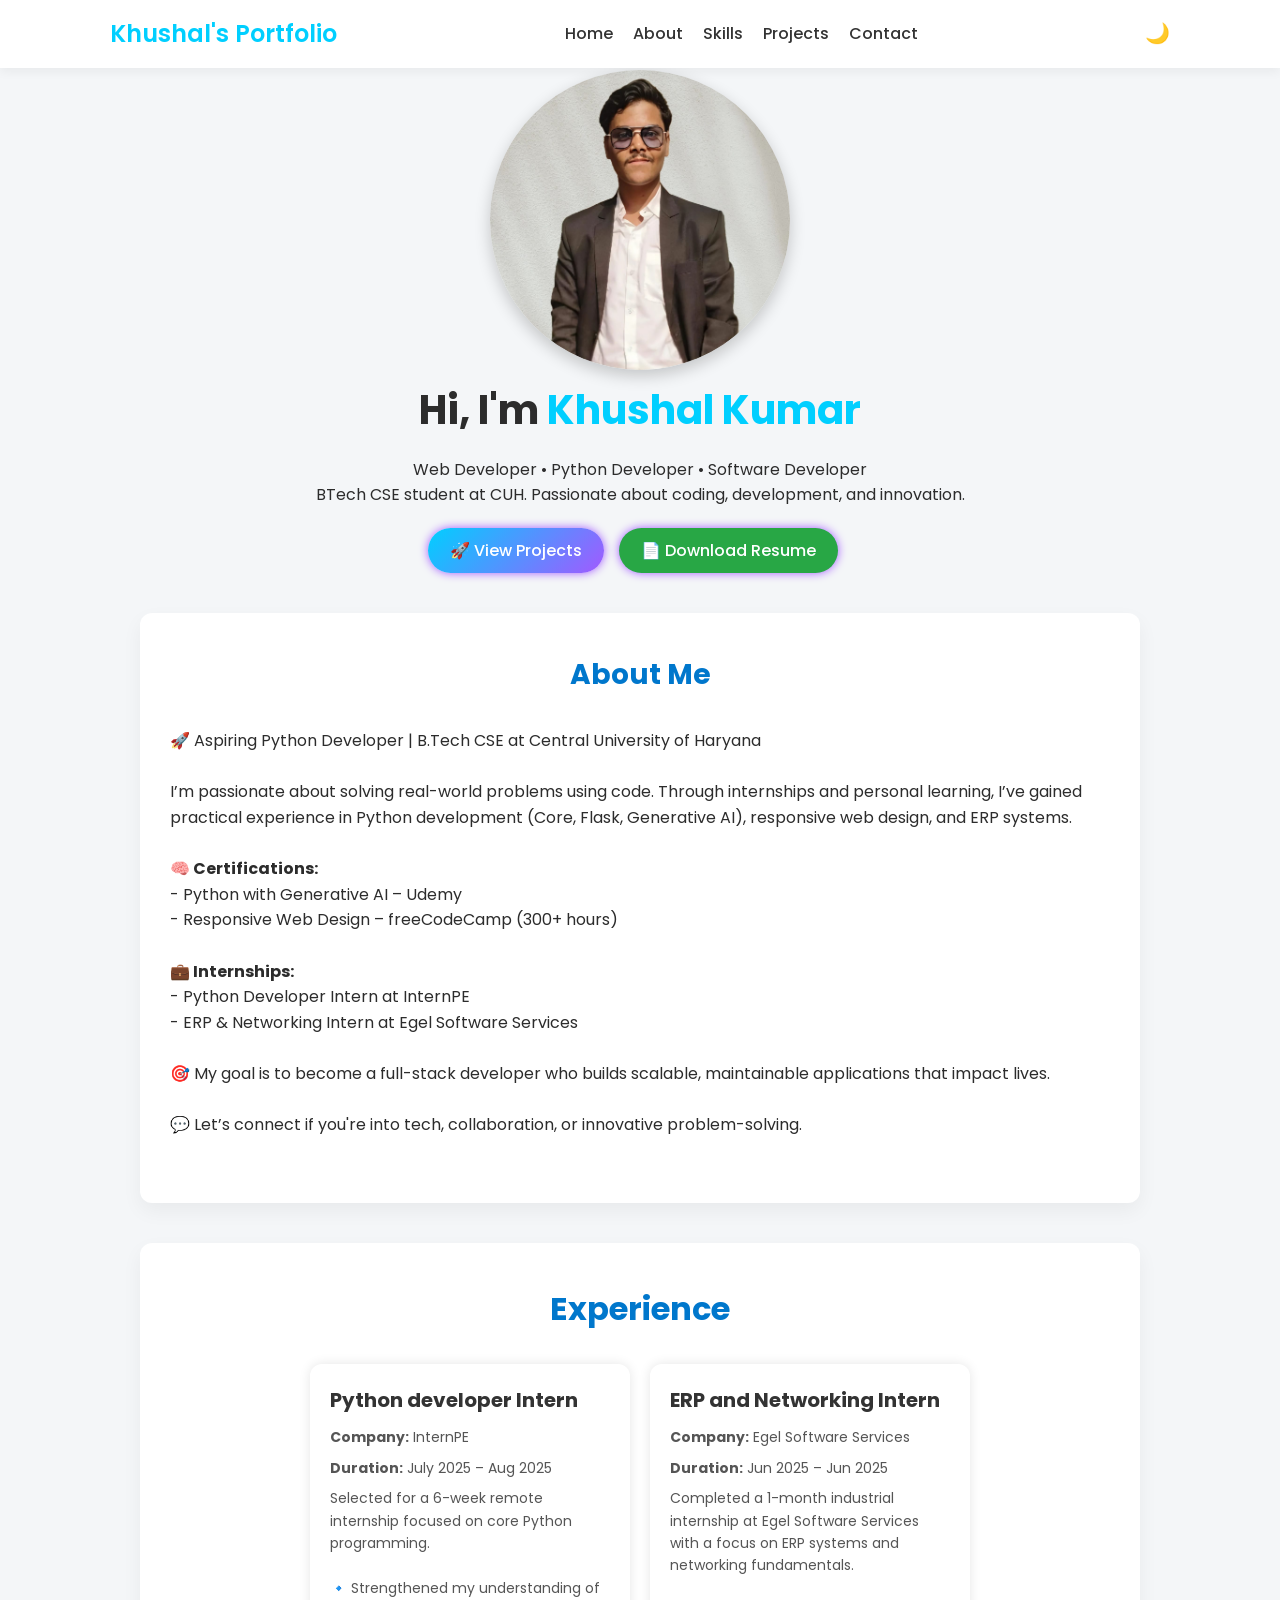
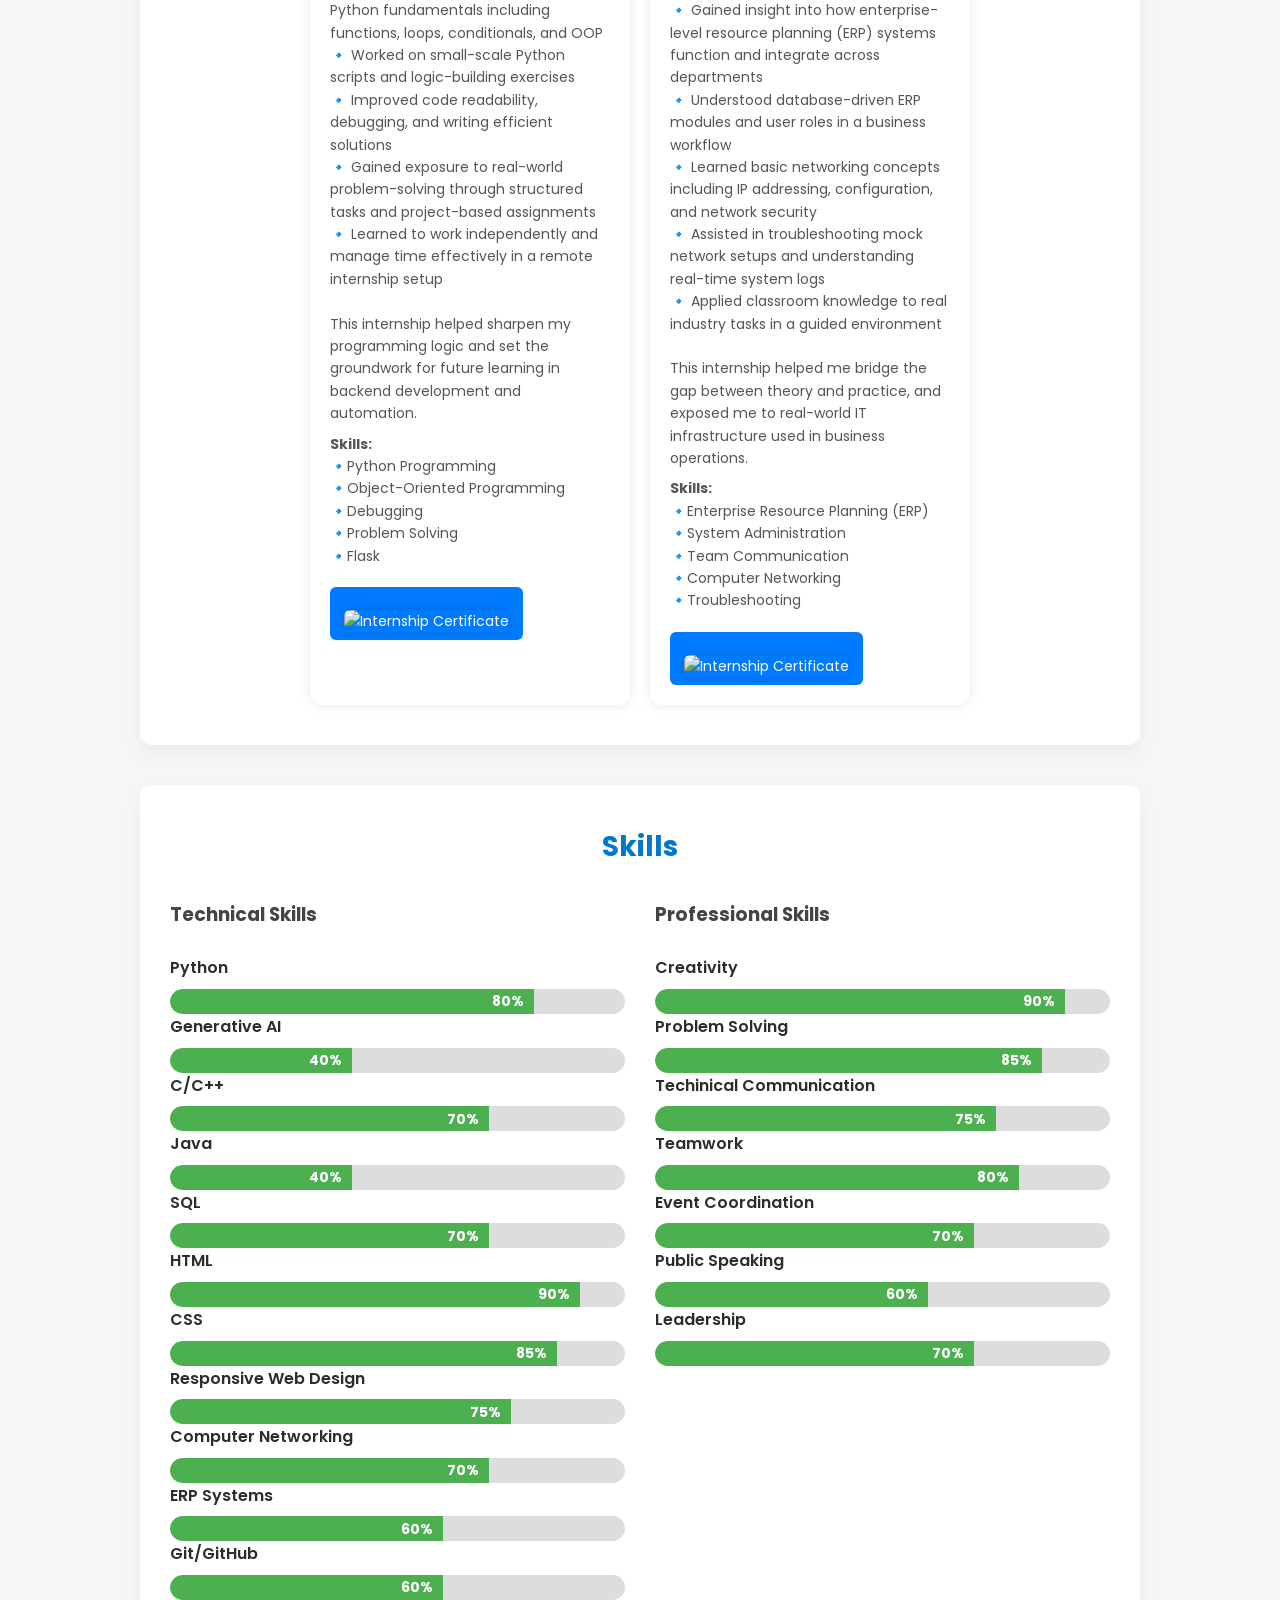
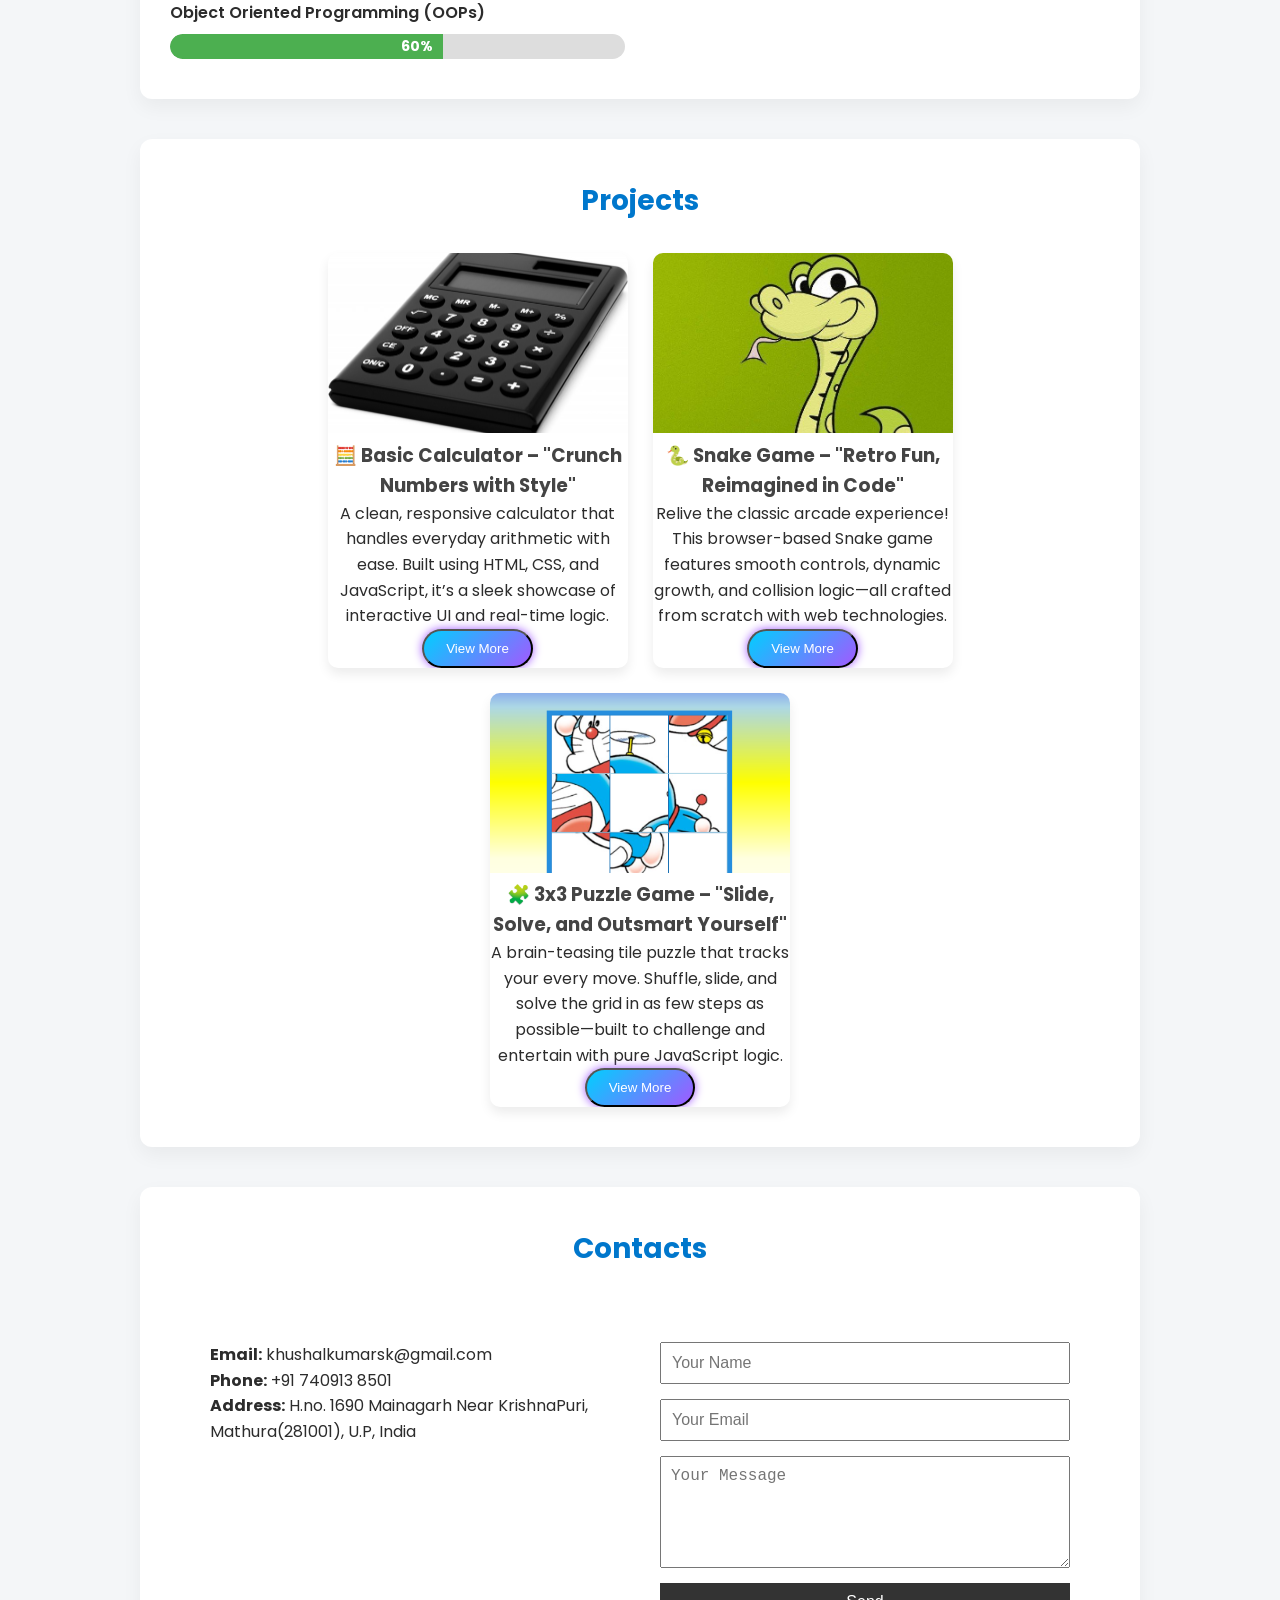
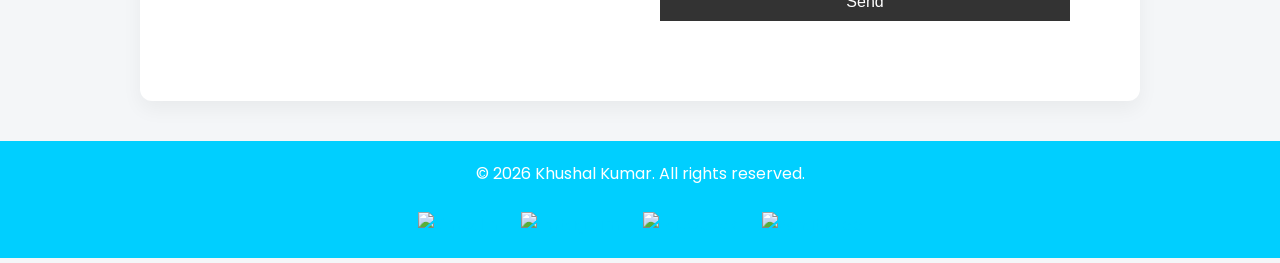
==== Portfolio/index.html @ be9aeadc "Add files via upload" ====
<!DOCTYPE html>
<html lang="en">
  <head>
    <meta charset="UTF-8" />
    <meta name="viewport" content="width=device-width, initial-scale=1" />
    <title>Khushal Kumar | Portfolio</title>
    <link rel="stylesheet" href="style.css" />
    <script src="script.js" defer></script>
    <link
      href="https://fonts.googleapis.com/css2?family=Poppins:wght@300;400;600&display=swap"
      rel="stylesheet"
    />
  </head>
  <body>
    <header>
      <nav class="navbar">
        <div class="navbar-container">
          <div class="logo">Khushal's Portfolio</div>
          <ul class="nav-links" id="navMenu">
            <li><a href="#home" class="nav-link">Home</a></li>
            <li><a href="#about" class="nav-link">About</a></li>
            <li><a href="#skills" class="nav-link">Skills</a></li>
            <li><a href="#projects" class="nav-link">Projects</a></li>
            <li><a href="#contact" class="nav-link">Contact</a></li>
          </ul>
          <div class="nav-right">
            <button class="dark-mode-toggle" id="themeToggleBtn" title="Toggle Dark Mode">
              🌙
            </button>
            <div class="hamburger" id="navToggle">
              <span></span><span></span><span></span>
            </div>
          </div>
        </div>
      </nav>
    </header>

    <main>
      <!-- Home Section -->
      <section id="home" class="home-card">
        <div class="home-content">
          <img src="images/khushal.jpg" alt="Khushal Kumar" />
          <div class="home-text">
            <h1>Hi, I'm <span class="accent-text">Khushal Kumar</span></h1>
            <p class="hero-tagline">Web Developer • Python Developer • Software Developer</p>
            <p>
              BTech CSE student at CUH. Passionate about coding, development,
              and innovation.
            </p>
            <div class="btn-group">
              <a href="#projects" class="btn">🚀 View Projects</a>
              <a
                href="resume.pdf"
                class="btn resume-btn"
                id="resumeDownloadBtn"
                download
                >📄 Download Resume</a
              >
              <span id="resumeStatus" class="resume-status"></span>
            </div>
          </div>
        </div>
      </section>

      <!-- About Section -->
      <section id="about" class="card about">
        <h2>About Me</h2>
        <div class="about-content">
            <p>🚀 Aspiring Python Developer | B.Tech CSE at Central University of Haryana </p><br>
            <p>I’m passionate about solving real-world problems using code. Through internships and personal learning, I’ve gained practical experience in Python development (Core, Flask, Generative AI), responsive web design, and ERP systems. </p><br>
            <p><strong>🧠 Certifications: </strong><br>
                - Python with Generative AI – Udemy <br>
                - Responsive Web Design – freeCodeCamp (300+ hours) </p><br>
                <p><strong>💼 Internships: </strong><br>
                - Python Developer Intern at InternPE <br>
                - ERP & Networking Intern at Egel Software Services </p><br>
                <p>🎯 My goal is to become a full-stack developer who builds scalable, maintainable applications that impact lives. </p><br>
            <p>💬 Let’s connect if you're into tech, collaboration, or innovative problem-solving. </p><br>
        </div>
      </section>

      <!-- Experience Section-->
       <section id="experience" class="card about">
  <h2>Experience</h2>

  <div class="experience-container">
    <div class="experience-card">
      <h3>Python developer Intern</h3>
      <p><strong>Company:</strong> InternPE</p>
      <p><strong>Duration:</strong> July 2025 – Aug 2025</p>
      <p>Selected for a 6-week remote internship focused on core Python programming. <br>
<br>
🔹 Strengthened my understanding of Python fundamentals including functions, loops, conditionals, and OOP <br>
🔹 Worked on small-scale Python scripts and logic-building exercises <br>
🔹 Improved code readability, debugging, and writing efficient solutions <br>
🔹 Gained exposure to real-world problem-solving through structured tasks and project-based assignments <br>
🔹 Learned to work independently and manage time effectively in a remote internship setup <br>
<br>
This internship helped sharpen my programming logic and set the groundwork for future learning in backend development and automation. <br>
</p>
<p><strong>Skills:</strong><br>
🔹Python Programming <br>
🔹Object-Oriented Programming<br>
🔹Debugging <br>
🔹Problem Solving <br>
🔹Flask <br></p>
<a href="certificates/Python Programming.pdf" target="_blank" class="certificate-link">
    <img src="certificates/web-dev-internship-thumb.jpg" alt="Internship Certificate" class="certificate-thumbnail">
</a>
    </div>

    <div class="experience-card">
      <h3>ERP and Networking Intern</h3>
      <p><strong>Company:</strong> Egel Software Services</p>
      <p><strong>Duration:</strong> Jun 2025 – Jun 2025</p>
      <p>Completed a 1-month industrial internship at Egel Software Services with a focus on ERP systems and networking fundamentals. <br>
<br>
🔹 Gained insight into how enterprise-level resource planning (ERP) systems function and integrate across departments <br>
🔹 Understood database-driven ERP modules and user roles in a business workflow <br>
🔹 Learned basic networking concepts including IP addressing, configuration, and network security <br>
🔹 Assisted in troubleshooting mock network setups and understanding real-time system logs <br>
🔹 Applied classroom knowledge to real industry tasks in a guided environment <br>
 <br>
This internship helped me bridge the gap between theory and practice, and exposed me to real-world IT infrastructure used in business operations. <br>
</p>
<p><strong>Skills:</strong><br>
🔹Enterprise Resource Planning (ERP) <br>
🔹System Administration<br>
🔹Team Communication<br>
🔹Computer Networking<br>
🔹Troubleshooting<br></p>
<a href="certificates/ERP and Networking.pdf" target="_blank" class="certificate-link">
    <img src="certificates/ERP and Networking-thumb.jpg" alt="Internship Certificate" class="certificate-thumbnail">
</a>
    </div>
  </div>
</section>


      <!-- Skills Section -->
      <section id="skills" class="card skills">
        <h2>Skills</h2>
        <div class="skills-container">
          <!-- Technical -->
          <div class="skills-category">
            <h3>Technical Skills</h3> <br>

            <div class="skill">
              <p>Python</p>
              <div class="progress-bar">
                <div class="progress" data-width="80%"><span>80%</span></div>
              </div>
            </div>

            <div class="skill">
              <p>Generative AI</p>
              <div class="progress-bar">
                <div class="progress" data-width="40%"><span>40%</span></div>
              </div>
            </div>

            <div class="skill">
              <p>C/C++</p>
              <div class="progress-bar">
                <div class="progress" data-width="70%"><span>70%</span></div>
              </div>
            </div>

            <div class="skill">
              <p>Java</p>
              <div class="progress-bar">
                <div class="progress" data-width="40%"><span>40%</span></div>
              </div>
            </div>

            <div class="skill">
              <p>SQL</p>
              <div class="progress-bar">
                <div class="progress" data-width="70%"><span>70%</span></div>
              </div>
            </div>

            <div class="skill">
              <p>HTML</p>
              <div class="progress-bar">
                <div class="progress" data-width="90%"><span>90%</span></div>
              </div>
            </div>

            <div class="skill">
              <p>CSS</p>
              <div class="progress-bar">
                <div class="progress" data-width="85%"><span>85%</span></div>
              </div>
            </div>

            <div class="skill">
              <p>Responsive Web Design</p>
              <div class="progress-bar">
                <div class="progress" data-width="75%"><span>75%</span></div>
              </div>
            </div>

            <div class="skill">
              <p>Computer Networking</p>
              <div class="progress-bar">
                <div class="progress" data-width="70%"><span>70%</span></div>
              </div>
            </div>

            <div class="skill">
              <p>ERP Systems</p>
              <div class="progress-bar">
                <div class="progress" data-width="60%"><span>60%</span></div>
              </div>
            </div>

            <div class="skill">
              <p>Git/GitHub</p>
              <div class="progress-bar">
                <div class="progress" data-width="60%"><span>60%</span></div>
              </div>
            </div>

            <div class="skill">
              <p>Object Oriented Programming (OOPs)</p>
              <div class="progress-bar">
                <div class="progress" data-width="60%"><span>60%</span></div>
              </div>
            </div>

          </div>

          <!-- Professional -->
          <div class="skills-category">
            <h3>Professional Skills</h3> <br>
            <div class="skill">
              <p>Creativity</p>
              <div class="progress-bar">
                <div class="progress" data-width="90%"><span>90%</span></div>
              </div>
            </div>

            <div class="skill">
              <p>Problem Solving</p>
              <div class="progress-bar">
                <div class="progress" data-width="85%"><span>85%</span></div>
              </div>
            </div>

            <div class="skill">
              <p>Techinical Communication</p>
              <div class="progress-bar">
                <div class="progress" data-width="75%"><span>75%</span></div>
              </div>
            </div>

            <div class="skill">
              <p>Teamwork</p>
              <div class="progress-bar">
                <div class="progress" data-width="80%"><span>80%</span></div>
              </div>
            </div>

            <div class="skill">
              <p>Event Coordination</p>
              <div class="progress-bar">
                <div class="progress" data-width="70%"><span>70%</span></div>
              </div>
            </div>

            <div class="skill">
              <p>Public Speaking</p>
              <div class="progress-bar">
                <div class="progress" data-width="60%"><span>60%</span></div>
              </div>
            </div>

            <div class="skill">
              <p>Leadership</p>
              <div class="progress-bar">
                <div class="progress" data-width="70%"><span>70%</span></div>
              </div>
            </div>



          </div>
        </div>
      </section>

      <!-- Projects Section -->
      <section id="projects" class="card projects">
        <h2>Projects</h2>
        <div class="project-container">
          <!-- Calculator Project -->
          <div class="project-card">
            <img src="images/calculator.jpg" alt="Calculator Project" />
            <h3>🧮 Basic Calculator – "Crunch Numbers with Style"</h3>
            <p>A clean, responsive calculator that handles everyday arithmetic with ease. Built using HTML, CSS, and JavaScript, it’s a sleek showcase of interactive UI and real-time logic.</p>
            <button
              class="view-more-btn btn"
              onclick="openModal('modal-calculator')"
            >
              View More
            </button>
          </div>
          <!-- Snake Game -->
          <div class="project-card">
            <img src="images/Snake.png" alt="Snake Game" />
            <h3>🐍 Snake Game – "Retro Fun, Reimagined in Code"</h3>
            <p>Relive the classic arcade experience! This browser-based Snake game features smooth controls, dynamic growth, and collision logic—all crafted from scratch with web technologies.</p>
            <button
              class="view-more-btn btn"
              onclick="openModal('modal-snake')">
              View More
            </button>
          </div>
          <!-- Puzzle Game -->
          <div class="project-card">
            <img src="images/Puzzle.png" alt="Puzzle Game" />
            <h3>🧩 3x3 Puzzle Game – "Slide, Solve, and Outsmart Yourself"</h3>
            <p>A brain-teasing tile puzzle that tracks your every move. Shuffle, slide, and solve the grid in as few steps as possible—built to challenge and entertain with pure JavaScript logic.</p>
            <button
              class="view-more-btn btn"
              onclick="openModal('modal-puzzle')">
              View More
            </button>
          </div>
        </div>
      </section>

      <!-- Modals -->
      <div id="modal-calculator" class="modal">
        <div class="modal-content">
          <span class="close-btn" onclick="closeModal('modal-calculator')">&times;</span>
          <h2>Calculator Project</h2>
          <p>
            <strong>🧮 Basic Calculator Web App</strong>
<br>A sleek and responsive calculator built using HTML, CSS, and JavaScript. This project demonstrates my foundational front-end development skills by combining clean UI design with interactive functionality.
<br><strong>🔧 Features:</strong>
<br>- Perform basic arithmetic operations: addition, subtraction, multiplication, and division
<br>- Real-time input handling and result display
<br>- Clear and reset functionality
<br>- Responsive layout for desktop and mobile devices
<br><br><strong>💡 Technologies Used:</strong>
<br>- HTML5 for semantic structure
<br>- CSS3 for styling and responsive design
<br>- Vanilla JavaScript for dynamic behavior and user interaction
<br><br><strong>🎯 Purpose:</strong>
<br>This project was created to strengthen my understanding of DOM manipulation, event handling, and UI/UX principles. It serves as a foundational step toward building more complex web applications.
</p>
              <br><strong>GitHub:</strong>
              <a href="https://github.com/Khushal-Kumar/Calculator" target="_blank"> <br>View Repo</a>
        </div>
      </div>
      <div id="modal-snake" class="modal">
        <div class="modal-content">
          <span class="close-btn" onclick="closeModal('modal-hotel')"
            >&times;</span
          >
          <h2>Snake Game</h2>
          <p>
            <strong>🐍 Classic Snake Game</strong>
<br>A modern take on the nostalgic Snake game, built entirely with HTML, CSS, and JavaScript. This interactive browser-based game showcases my ability to create engaging user experiences using core web technologies.
<br><strong>🎮 Features:</strong>
<br>- Smooth snake movement controlled by arrow keys
<br>- Apple spawning at random positions
<br>- Snake grows with each apple eaten
<br>- Game-over detection on wall or self-collision
<br>- Score tracking and restart functionality
<br><br><strong>🛠️ Technologies Used:</strong>
<br>- HTML5 for canvas-based game rendering
<br>- CSS3 for layout and visual styling
<br>- Vanilla JavaScript for game logic, animation, and input handling
<br><br><strong>🎯 Purpose:</strong>
<br>This project was developed to deepen my understanding of game loops, collision detection, and real-time rendering using the HTML5 element. It also helped sharpen my skills in logic structuring and responsive keyboard input handling.
</p>
              <br><strong>GitHub:</strong> <a href="https://github.com/Khushal-Kumar/Snake-Game" target="_blank"> <br>View Repo</a>
        </div>
      </div>
      <div id="modal-puzzle" class="modal">
        <div class="modal-content">
          <span class="close-btn" onclick="closeModal('modal-calculator')">&times;</span>
          <h2>3x3 Puzzle Game</h2>
          <p>
            <strong>🧩 3x3 Sliding Puzzle Game</strong>
<br>A classic 3x3 tile puzzle game built using HTML, CSS, and JavaScript. This project challenges players to rearrange shuffled tiles into the correct order, testing both logic and patience—while tracking every move.
<br><strong>🎯 Features:</strong>
<br>- Interactive 3x3 grid with draggable or clickable tiles
<br>- Randomized puzzle generation on each game start
<br>- Move counter to track player performance
<br>- Win detection with a success message
<br>- Clean, responsive design for desktop and mobile play
<br><br><strong>🛠️ Technologies Used:</strong>
<br>- HTML5 for semantic structure and layout
<br>- CSS3 for styling and responsive design
<br>- Vanilla JavaScript for game logic, tile movement, and state tracking
<br><br><strong>💡 Purpose:</strong>
<br>This project was created to explore algorithmic thinking, DOM manipulation, and user interaction. It helped me practice array-based logic, event handling, and dynamic UI updates—all essential skills for front-end development.
</p>
              <br><strong>GitHub:</strong>
              <a href="https://github.com/Khushal-Kumar/Puzzle-Game" target="_blank">View Repo</a>
        </div>
      </div>

      <!-- Contact Section -->
      <section id="contact" class="card section">
        <h2>Contacts</h2>
        <p>
          <section id="contact" style="padding: 40px;">
  <div style="max-width: 1200px; margin: auto; display: flex; flex-wrap: wrap; gap: 40px;">

    <!-- Left: Contact Info -->
    <div style="flex: 1; min-width: 300px;">
      <p><strong>Email:</strong> khushalkumarsk@gmail.com</p>
      <p><strong>Phone:</strong> +91 740913 8501</p>
      <p><strong>Address:</strong> H.no. 1690 Mainagarh Near KrishnaPuri, Mathura(281001), U.P, India</p>
    </div>

    <!-- Right: Contact Form -->
    <div style="flex: 1; min-width: 300px;">
      <form action="https://formspree.io/f/your-form-id" method="POST" style="display: flex; flex-direction: column; gap: 15px;">
        <input type="text" name="name" placeholder="Your Name" required style="padding: 10px; font-size: 16px;">
        <input type="email" name="email" placeholder="Your Email" required style="padding: 10px; font-size: 16px;">
        <textarea name="message" rows="5" placeholder="Your Message" required style="padding: 10px; font-size: 16px;"></textarea>
        <button type="submit" style="padding: 10px 20px; font-size: 16px; background-color: #333; color: #fff; border: none; cursor: pointer;">Send</button>
      </form>
    </div>

  </div>
</section>
</p>
      </section>
    </main>

    <footer>
      <p>
        &copy; <span id="year">2025</span> Khushal Kumar. All rights reserved.
      </p> <br>
      <a href="https://www.linkedin.com/in/khushal-kumar-075b062ab/" target="_blank" style="margin: 0 10px;">
    <img src="https://cdn.jsdelivr.net/npm/simple-icons@v9/icons/linkedin.svg" alt="LinkedIn" width="30" height="30">
  </a>
  <a href="https://www.instagram.com/cyb3r.khush4l" target="_blank" style="margin: 0 10px;">
    <img src="https://cdn.jsdelivr.net/npm/simple-icons@v9/icons/instagram.svg" alt="Instagram" width="30" height="30">
  </a>
  <a href="https://www.facebook.com/khushal.kumar.454661" target="_blank" style="margin: 0 10px;">
    <img src="https://cdn.jsdelivr.net/npm/simple-icons@v9/icons/facebook.svg" alt="Facebook" width="30" height="30">
  </a>
  <a href="https://wa.me/+917409138501" target="_blank" style="margin: 0 10px;">
    <img src="https://cdn.jsdelivr.net/npm/simple-icons@v9/icons/whatsapp.svg" alt="WhatsApp" width="30" height="30">
  </a>
    </footer>
  </body>
</html>
---- Portfolio/style.css ----
/* CSS Reset & Variables */
:root {
  --accent-blue: #00cfff;
  --accent-violet: #a259ff;
  --accent-rose: #ff4f81;
}

* {
  margin: 0;
  padding: 0;
  box-sizing: border-box;
  scroll-behavior: smooth;
}

body {
  font-family: 'Poppins', sans-serif;
  line-height: 1.6;
  background: #f4f6f8;
  color: #2c2c2c;
  padding-top: 70px;
  transition: background 0.4s, color 0.4s;
}

/* Links */
a {
  text-decoration: none;
  color: var(--accent-blue);
  transition: 0.3s;
}
a:hover {
  color: #004080;
}

/* Buttons */
.btn {
  display: inline-block;
  padding: 10px 22px;
  border-radius: 25px;
  background: linear-gradient(135deg, var(--accent-blue), var(--accent-violet));
  color: white;
  font-weight: 500;
  box-shadow: 0 0 10px var(--accent-violet);
  transition: all 0.3s ease;
}
.btn:hover {
  background: linear-gradient(135deg, var(--accent-rose), var(--accent-violet));
  box-shadow: 0 0 20px var(--accent-rose);
}
.resume-btn {
  background: #28a745;
}
.resume-btn:hover {
  background: #1e7e34;
}

/* Navbar */
header {
  position: fixed;
  top: 0;
  width: 100%;
  background: white;
  box-shadow: 0 4px 10px rgba(0, 0, 0, 0.05);
  z-index: 999;
}
.navbar-container {
  max-width: 1100px;
  margin: auto;
  display: flex;
  justify-content: space-between;
  align-items: center;
  padding: 15px 20px;
}
.logo {
  font-size: 24px;
  font-weight: 600;
  color: var(--accent-blue);
}
.nav-links {
  list-style: none;
  display: flex;
  gap: 20px;
}
.nav-links li a {
  font-weight: 500;
  color: #333;
}
.nav-links li a:hover {
  color: var(--accent-blue);
}
.dark-mode-toggle {
  background: none;
  border: none;
  font-size: 20px;
  cursor: pointer;
}

/* Hamburger */
.hamburger {
  display: none;
  flex-direction: column;
  cursor: pointer;
}
.hamburger span {
  height: 3px;
  width: 25px;
  background: #0077cc;
  margin: 4px 0;
  border-radius: 2px;
  transition: 0.3s;
}

@media (max-width: 768px) {
  .hamburger {
    display: flex;
  }
  .nav-links {
    display: none;
    flex-direction: column;
    gap: 10px;
    background: rgba(0, 0, 0, 0.85);
    padding: 20px;
    position: absolute;
    top: 60px;
    right: 20px;
    border-radius: 12px;
  }
  .nav-links.show {
    display: flex;
  }
  .navbar-container {
    flex-direction: column;
  }
}

/* Sections */
section.card {
  background: white;
  border-radius: 12px;
  box-shadow: 0 8px 20px rgba(0,0,0,0.05);
  padding: 40px 30px;
  margin: 40px auto;
  max-width: 1000px;
  transition: background 0.4s, color 0.4s;
}

h2 {
  text-align: center;
  margin-bottom: 30px;
  font-size: 28px;
  color: #0077cc;
}

h3 {
  color: #444;
}

/* Hero Section */
.home-card {
  display: flex;
  justify-content: center;
  align-items: center;
  gap: 50px;
  flex-wrap: wrap;
  text-align: center;
}
.home-card img {
  width: 300px;
  height: 300px;
  border-radius: 50%;
  object-fit: cover;
  box-shadow: 0 6px 16px rgba(0, 0, 0, 0.2);
}
.home-text h1 {
  font-size: 2.5rem;
  margin-bottom: 15px;
}
.accent-text {
  color: var(--accent-blue);
}
.btn-group {
  margin-top: 20px;
  display: flex;
  flex-wrap: wrap;
  gap: 15px;
  justify-content: center;
}

/* Typing Text */
#typed-text {
  font-weight: 600;
  color: var(--accent-violet);
}
.cursor {
  display: inline-block;
  width: 1ch;
  background-color: var(--accent-violet);
  animation: blink 0.7s steps(1) infinite;
}
@keyframes blink {
  0%, 100% { opacity: 1; }
  50% { opacity: 0; }
}

/*Experience */
#experience {
  padding: 40px;
}

#experience h2 {
  text-align: center;
  font-size: 32px;
  margin-bottom: 30px;
}

.experience-container {
  display: flex;
  flex-wrap: wrap;
  justify-content: center;
  gap: 20px;
}

.experience-card {
  border-radius: 12px;
  box-shadow: 0 0 12px rgba(0, 0, 0, 0.1);
  padding: 20px;
  width: 320px;
  transition: transform 0.3s;
}

.experience-card:hover {
  transform: translateY(-5px);
}

.experience-card h3 {
  font-size: 20px;
  margin-bottom: 10px;
  color: #333;
}

.experience-card p {
  font-size: 14px;
  color: #555;
  margin-bottom: 8px;
}

.certificate-link {
  display: inline-block;
  margin-top: 12px;
  padding: 8px 14px;
  background-color: #007bff;
  color: #fff;
  font-size: 14px;
  text-decoration: none;
  border-radius: 6px;
  transition: background-color 0.3s ease;
}

.certificate-link:hover {
  background-color: #0056b3;
}

.certificate-thumbnail {
  width: 100%;
  margin-top: 15px;
  border-radius: 6px;
  box-shadow: 0 0 8px rgba(0,0,0,0.15);
  transition: transform 0.3s ease;
}

.certificate-thumbnail:hover {
  transform: scale(1.03);
}

/* Skills */
.skills-container {
  display: flex;
  justify-content: space-between;
  flex-wrap: wrap;
  gap: 30px;
}

.skills-category {
  flex: 1;
  min-width: 300px;
}

.skill p {
  display: block;
  margin-bottom: 8px;
  font-weight: 600;
  font-size: 16px;
}

.progress-bar {
  background-color: #ddd;
  border-radius: 20px;
  overflow: hidden;
  height: 25px;
  position: relative;
}

.progress {
  height: 100%;
  background: #4caf50;
  position: relative;
  display: flex;
  align-items: center;
  justify-content: flex-end;
  padding-right: 10px;
  color: white;
  font-weight: bold;
  font-size: 14px;
  border-radius: 20px 0 0 20px;
  transition: width 0.5s ease-in-out;
}

/* Projects */
.project-container {
  display: flex;
  flex-wrap: wrap;
  justify-content: center;
  gap: 25px;
}

.project-card {
  width: 300px;
  border-radius: 10px;
  box-shadow: 0 6px 12px rgba(0,0,0,0.08);
  overflow: hidden;
  transition: transform 0.3s;
  text-align: center;
}

.project-card:hover {
  transform: translateY(-6px);
}

.project-card img {
  width: 100%;
  height: 180px;
  object-fit: cover;
}

/* Modal */
.modal {
  display: none;
  position: fixed;
  z-index: 9999;
  left: 0; top: 0;
  width: 100%; height: 100%;
  background-color: rgba(0,0,0,0.7);
}

.modal-content {
  background: white;
  margin: 5% auto;
  padding: 20px;
  border-radius: 12px;
  max-width: 600px;
  animation: fadeIn 0.4s;
}

.close-btn {
  float: right;
  font-size: 26px;
  cursor: pointer;
  color: #888;
}
.close-btn:hover {
  color: black;
}

/* Resume Feedback */
.resume-status {
  display: block;
  margin-top: 8px;
  color: var(--accent-rose);
  font-size: 0.95rem;
}

/* Dark Mode */
.dark-mode {
  background: #121212;
  color: #e0e0e0;
}
.dark-mode .card,
.dark-mode header,
.dark-mode footer,
.dark-mode .btn,
.dark-mode .modal-content {
  background: #1e1e1e;
  color: #e0e0e0;
  box-shadow: 0 6px 20px rgba(255, 255, 255, 0.05);
}
.dark-mode .progress {
  background: var(--accent-blue);
}
.dark-mode a {
  color: #4fc3f7;
}

/* AOS Animations */
[data-aos] {
  opacity: 0;
  transition-property: opacity, transform;
}
[data-aos].aos-animate {
  opacity: 1;
}

/* Footer */
footer {
  text-align: center;
  padding: 20px;
  background: var(--accent-blue);
  color: white;
  margin-top: 40px;
}
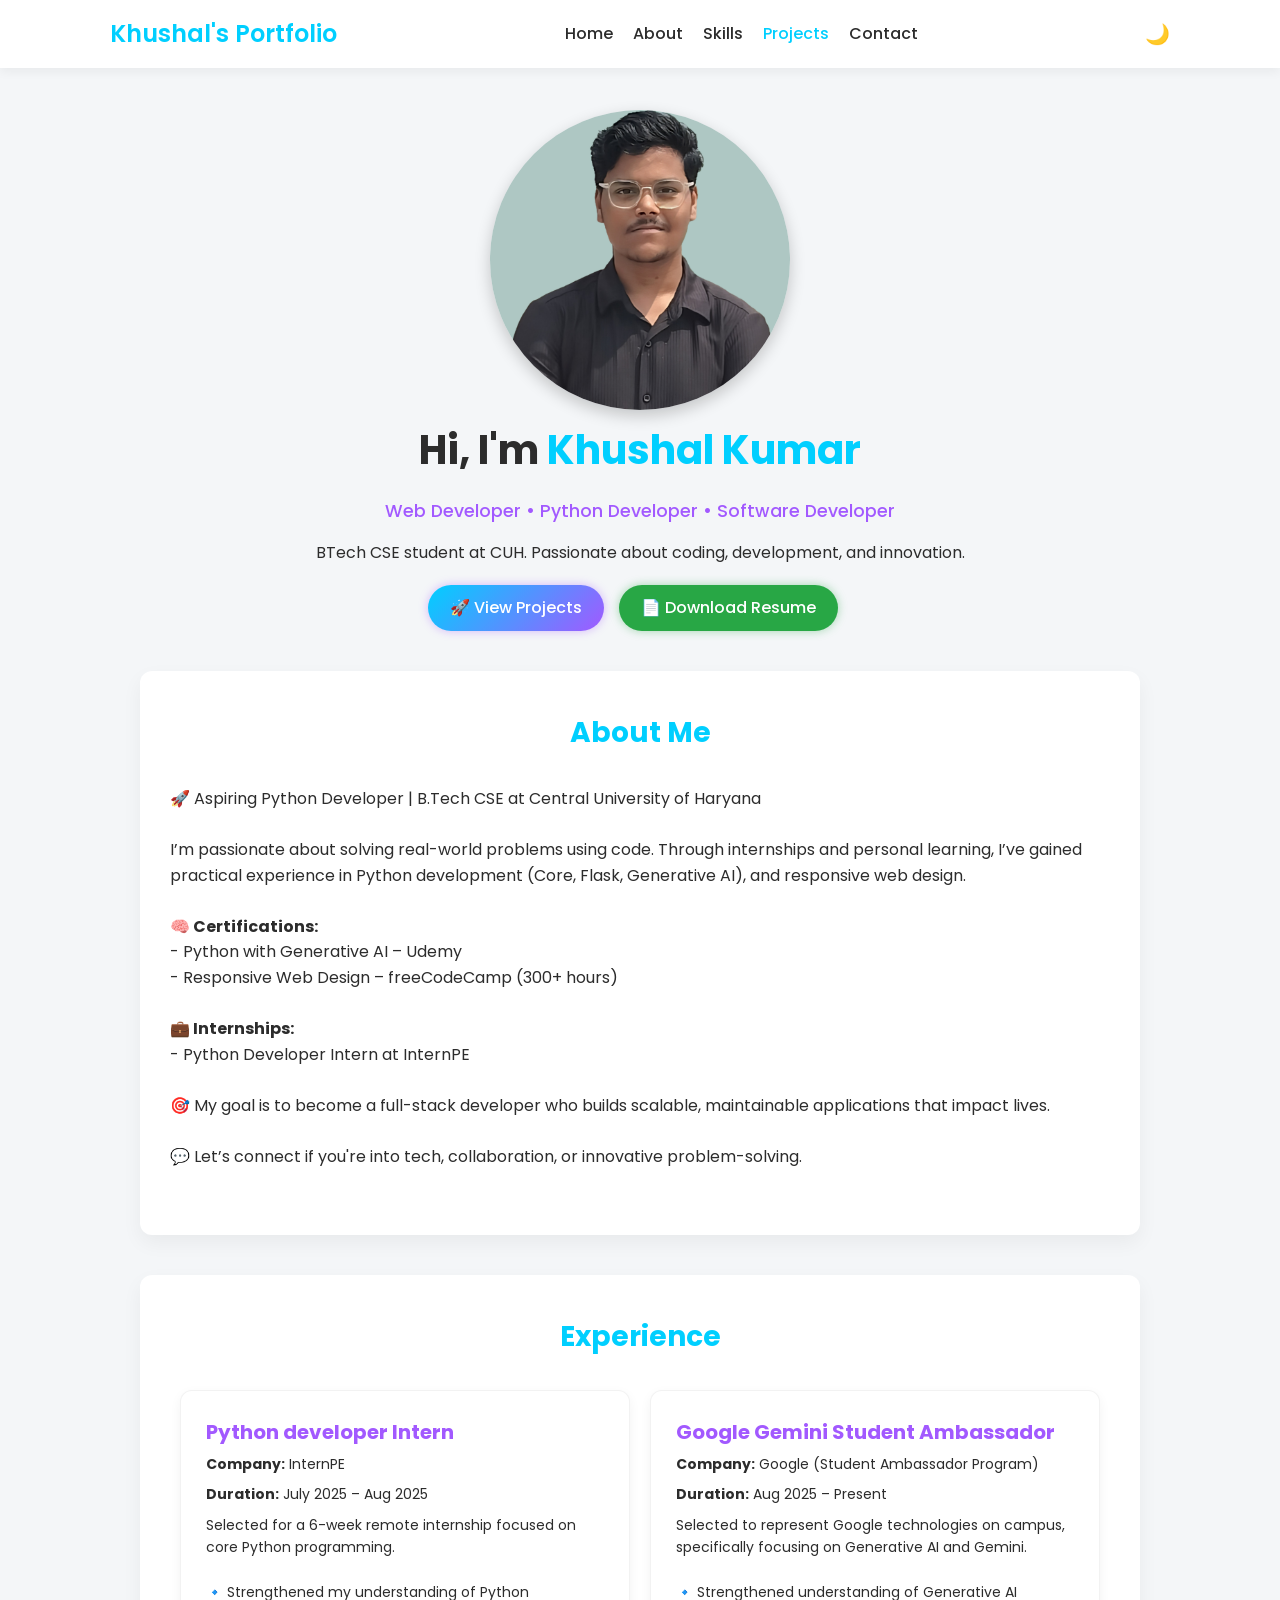
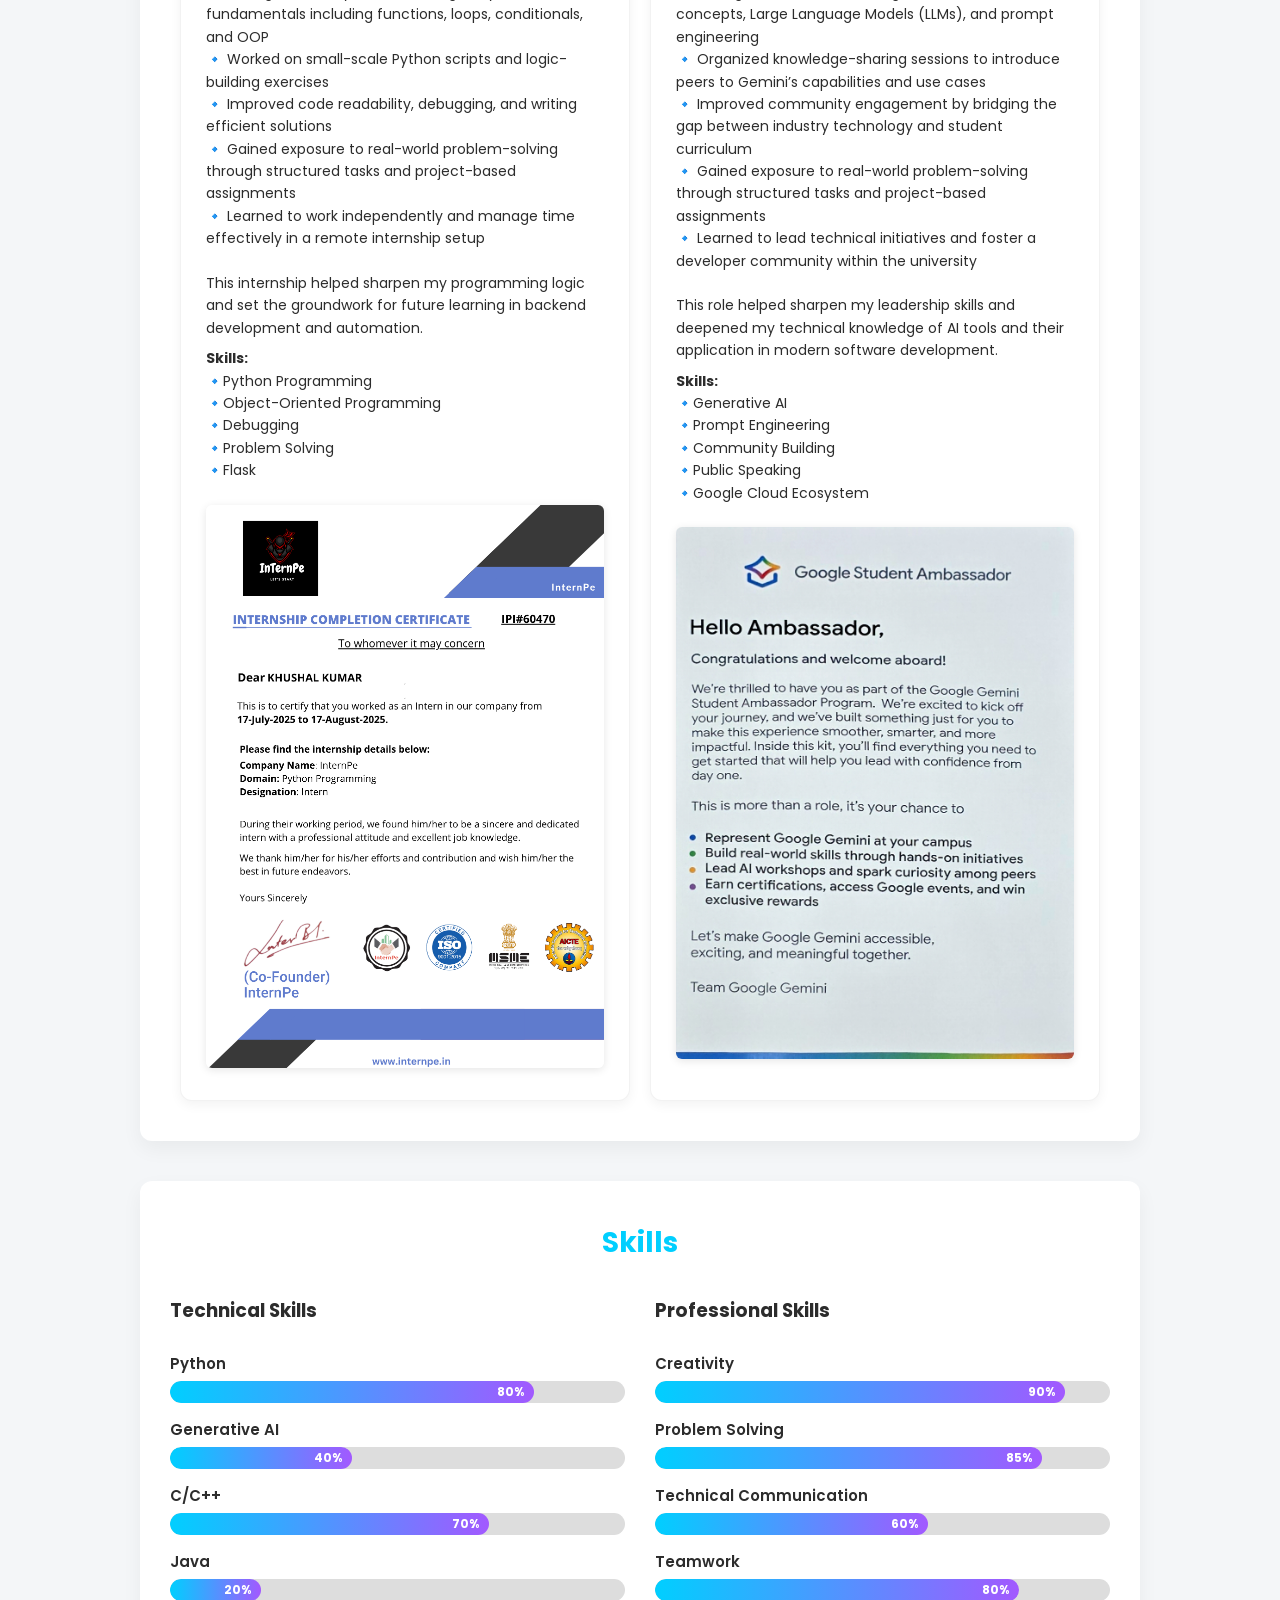
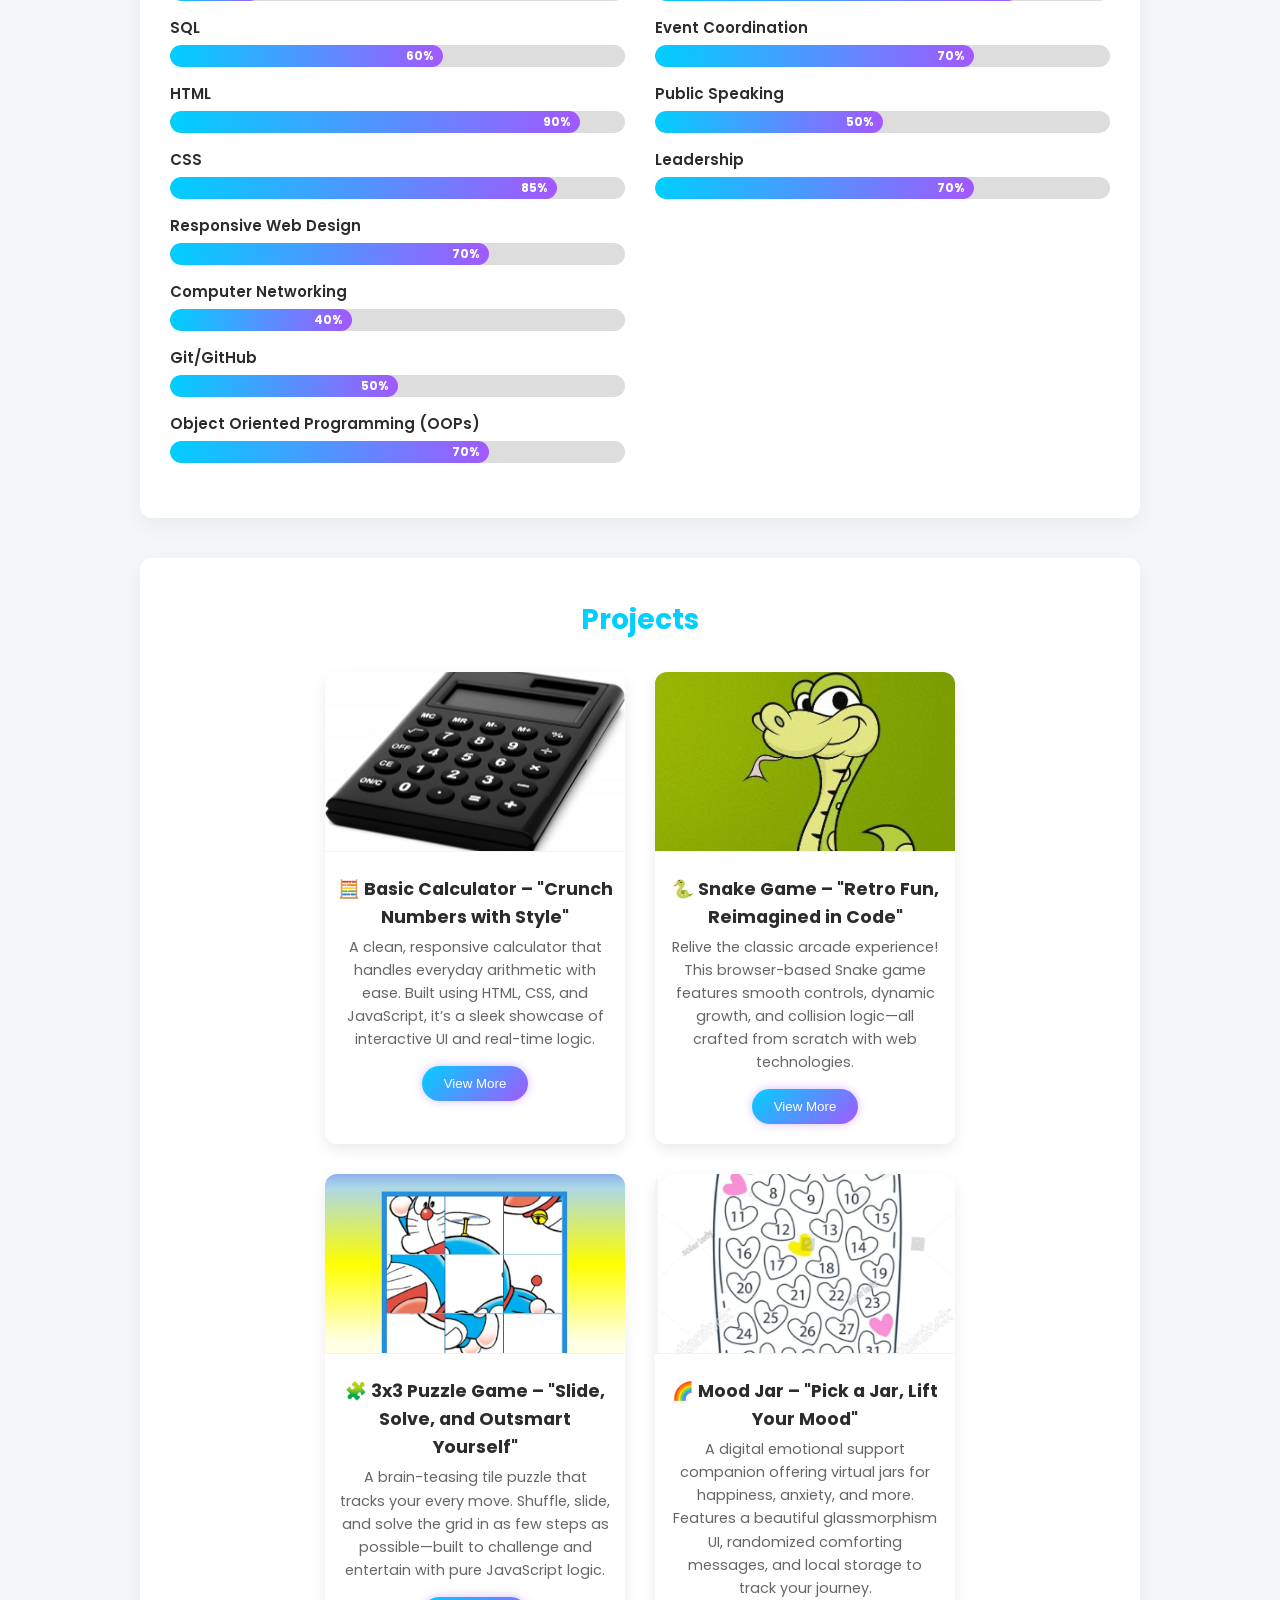
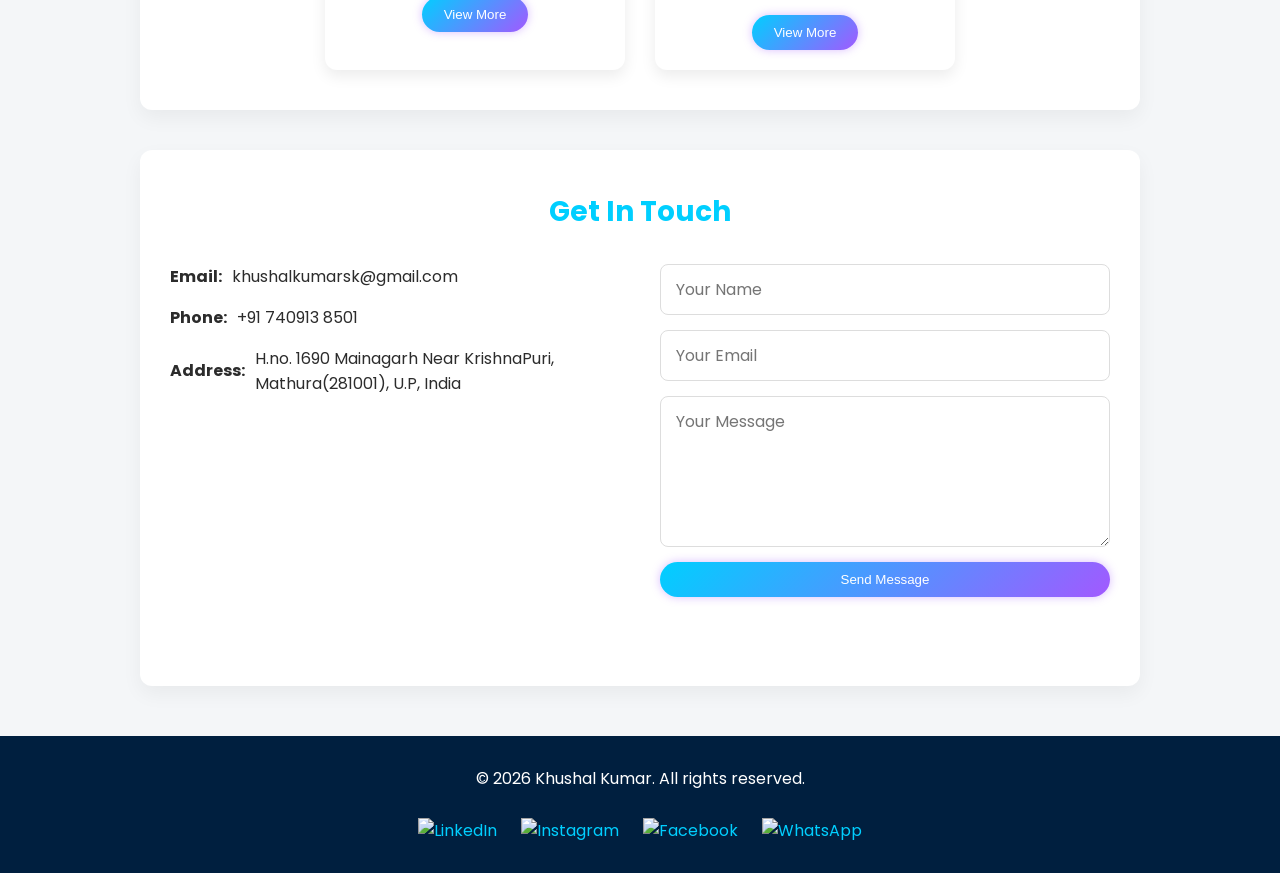
==== commit 66ac00c2: "Add files via upload" ====
--- a/Portfolio/index.html
+++ b/Portfolio/index.html
@@ -36,7 +36,6 @@
     </header>
 
     <main>
-      <!-- Home Section -->
       <section id="home" class="home-card">
         <div class="home-content">
           <img src="images/khushal.jpg" alt="Khushal Kumar" />
@@ -62,176 +61,147 @@
         </div>
       </section>
 
-      <!-- About Section -->
       <section id="about" class="card about">
         <h2>About Me</h2>
         <div class="about-content">
             <p>🚀 Aspiring Python Developer | B.Tech CSE at Central University of Haryana </p><br>
-            <p>I’m passionate about solving real-world problems using code. Through internships and personal learning, I’ve gained practical experience in Python development (Core, Flask, Generative AI), responsive web design, and ERP systems. </p><br>
+            <p>I’m passionate about solving real-world problems using code. Through internships and personal learning, I’ve gained practical experience in Python development (Core, Flask, Generative AI), and responsive web design. </p><br>
             <p><strong>🧠 Certifications: </strong><br>
                 - Python with Generative AI – Udemy <br>
                 - Responsive Web Design – freeCodeCamp (300+ hours) </p><br>
                 <p><strong>💼 Internships: </strong><br>
                 - Python Developer Intern at InternPE <br>
-                - ERP & Networking Intern at Egel Software Services </p><br>
+                </p><br>
                 <p>🎯 My goal is to become a full-stack developer who builds scalable, maintainable applications that impact lives. </p><br>
             <p>💬 Let’s connect if you're into tech, collaboration, or innovative problem-solving. </p><br>
         </div>
       </section>
 
-      <!-- Experience Section-->
-       <section id="experience" class="card about">
-  <h2>Experience</h2>
-
-  <div class="experience-container">
-    <div class="experience-card">
-      <h3>Python developer Intern</h3>
-      <p><strong>Company:</strong> InternPE</p>
-      <p><strong>Duration:</strong> July 2025 – Aug 2025</p>
-      <p>Selected for a 6-week remote internship focused on core Python programming. <br>
-<br>
-🔹 Strengthened my understanding of Python fundamentals including functions, loops, conditionals, and OOP <br>
-🔹 Worked on small-scale Python scripts and logic-building exercises <br>
-🔹 Improved code readability, debugging, and writing efficient solutions <br>
-🔹 Gained exposure to real-world problem-solving through structured tasks and project-based assignments <br>
-🔹 Learned to work independently and manage time effectively in a remote internship setup <br>
-<br>
-This internship helped sharpen my programming logic and set the groundwork for future learning in backend development and automation. <br>
-</p>
-<p><strong>Skills:</strong><br>
-🔹Python Programming <br>
-🔹Object-Oriented Programming<br>
-🔹Debugging <br>
-🔹Problem Solving <br>
-🔹Flask <br></p>
-<a href="certificates/Python Programming.pdf" target="_blank" class="certificate-link">
-    <img src="certificates/web-dev-internship-thumb.jpg" alt="Internship Certificate" class="certificate-thumbnail">
-</a>
-    </div>
-
-    <div class="experience-card">
-      <h3>ERP and Networking Intern</h3>
-      <p><strong>Company:</strong> Egel Software Services</p>
-      <p><strong>Duration:</strong> Jun 2025 – Jun 2025</p>
-      <p>Completed a 1-month industrial internship at Egel Software Services with a focus on ERP systems and networking fundamentals. <br>
-<br>
-🔹 Gained insight into how enterprise-level resource planning (ERP) systems function and integrate across departments <br>
-🔹 Understood database-driven ERP modules and user roles in a business workflow <br>
-🔹 Learned basic networking concepts including IP addressing, configuration, and network security <br>
-🔹 Assisted in troubleshooting mock network setups and understanding real-time system logs <br>
-🔹 Applied classroom knowledge to real industry tasks in a guided environment <br>
- <br>
-This internship helped me bridge the gap between theory and practice, and exposed me to real-world IT infrastructure used in business operations. <br>
-</p>
-<p><strong>Skills:</strong><br>
-🔹Enterprise Resource Planning (ERP) <br>
-🔹System Administration<br>
-🔹Team Communication<br>
-🔹Computer Networking<br>
-🔹Troubleshooting<br></p>
-<a href="certificates/ERP and Networking.pdf" target="_blank" class="certificate-link">
-    <img src="certificates/ERP and Networking-thumb.jpg" alt="Internship Certificate" class="certificate-thumbnail">
-</a>
-    </div>
-  </div>
-</section>
-
-
-      <!-- Skills Section -->
+      <section id="experience" class="card about">
+        <h2>Experience</h2>
+        <div class="experience-container">
+          
+          <div class="experience-card">
+            <h3>Python developer Intern</h3>
+            <p><strong>Company:</strong> InternPE</p>
+            <p><strong>Duration:</strong> July 2025 – Aug 2025</p>
+            <p>Selected for a 6-week remote internship focused on core Python programming. <br><br>
+              🔹 Strengthened my understanding of Python fundamentals including functions, loops, conditionals, and OOP <br>
+              🔹 Worked on small-scale Python scripts and logic-building exercises <br>
+              🔹 Improved code readability, debugging, and writing efficient solutions <br>
+              🔹 Gained exposure to real-world problem-solving through structured tasks and project-based assignments <br>
+              🔹 Learned to work independently and manage time effectively in a remote internship setup <br><br>
+              This internship helped sharpen my programming logic and set the groundwork for future learning in backend development and automation. <br>
+            </p>
+            <p><strong>Skills:</strong><br>
+            🔹Python Programming <br>
+            🔹Object-Oriented Programming<br>
+            🔹Debugging <br>
+            🔹Problem Solving <br>
+            🔹Flask <br></p>
+            <a href="certificates/Python Programming offer letter.png" target="_blank" class="certificate-link">
+                <img src="certificates/Python Programming offer letter.png" alt="Internship Certificate" class="certificate-thumbnail">
+            </a>
+          </div>
+          
+          <div class="experience-card">
+            <h3>Google Gemini Student Ambassador</h3>
+            <p><strong>Company:</strong> Google (Student Ambassador Program)</p>
+            <p><strong>Duration:</strong> Aug 2025 – Present</p>
+            <p>Selected to represent Google technologies on campus, specifically focusing on Generative AI and Gemini. <br><br>
+              🔹 Strengthened understanding of Generative AI concepts, Large Language Models (LLMs), and prompt engineering <br>
+              🔹 Organized knowledge-sharing sessions to introduce peers to Gemini’s capabilities and use cases <br>
+              🔹 Improved community engagement by bridging the gap between industry technology and student curriculum <br>
+              🔹 Gained exposure to real-world problem-solving through structured tasks and project-based assignments <br>
+              🔹 Learned to lead technical initiatives and foster a developer community within the university <br><br>
+              This role helped sharpen my leadership skills and deepened my technical knowledge of AI tools and their application in modern software development. <br>
+            </p>
+            <p><strong>Skills:</strong><br>
+            🔹Generative AI <br>
+            🔹Prompt Engineering<br>
+            🔹Community Building <br>
+            🔹Public Speaking <br>
+            🔹Google Cloud Ecosystem <br></p>
+            <a href="certificates/GoogleAmbassador.jpg" target="_blank" class="certificate-link">
+                <img src="certificates/GoogleAmbassador.jpg" alt="Certificate" class="certificate-thumbnail">
+            </a>
+          </div>
+        </div>
+      </section>
+
       <section id="skills" class="card skills">
         <h2>Skills</h2>
         <div class="skills-container">
-          <!-- Technical -->
           <div class="skills-category">
             <h3>Technical Skills</h3> <br>
-
             <div class="skill">
               <p>Python</p>
               <div class="progress-bar">
                 <div class="progress" data-width="80%"><span>80%</span></div>
               </div>
             </div>
-
             <div class="skill">
               <p>Generative AI</p>
               <div class="progress-bar">
                 <div class="progress" data-width="40%"><span>40%</span></div>
               </div>
             </div>
-
             <div class="skill">
               <p>C/C++</p>
               <div class="progress-bar">
                 <div class="progress" data-width="70%"><span>70%</span></div>
               </div>
             </div>
-
             <div class="skill">
               <p>Java</p>
               <div class="progress-bar">
+                <div class="progress" data-width="20%"><span>20%</span></div>
+              </div>
+            </div>
+            <div class="skill">
+              <p>SQL</p>
+              <div class="progress-bar">
+                <div class="progress" data-width="60%"><span>60%</span></div>
+              </div>
+            </div>
+            <div class="skill">
+              <p>HTML</p>
+              <div class="progress-bar">
+                <div class="progress" data-width="90%"><span>90%</span></div>
+              </div>
+            </div>
+            <div class="skill">
+              <p>CSS</p>
+              <div class="progress-bar">
+                <div class="progress" data-width="85%"><span>85%</span></div>
+              </div>
+            </div>
+            <div class="skill">
+              <p>Responsive Web Design</p>
+              <div class="progress-bar">
+                <div class="progress" data-width="70%"><span>70%</span></div>
+              </div>
+            </div>
+            <div class="skill">
+              <p>Computer Networking</p>
+              <div class="progress-bar">
                 <div class="progress" data-width="40%"><span>40%</span></div>
               </div>
             </div>
-
-            <div class="skill">
-              <p>SQL</p>
+            <div class="skill">
+              <p>Git/GitHub</p>
+              <div class="progress-bar">
+                <div class="progress" data-width="50%"><span>50%</span></div>
+              </div>
+            </div>
+            <div class="skill">
+              <p>Object Oriented Programming (OOPs)</p>
               <div class="progress-bar">
                 <div class="progress" data-width="70%"><span>70%</span></div>
               </div>
             </div>
-
-            <div class="skill">
-              <p>HTML</p>
-              <div class="progress-bar">
-                <div class="progress" data-width="90%"><span>90%</span></div>
-              </div>
-            </div>
-
-            <div class="skill">
-              <p>CSS</p>
-              <div class="progress-bar">
-                <div class="progress" data-width="85%"><span>85%</span></div>
-              </div>
-            </div>
-
-            <div class="skill">
-              <p>Responsive Web Design</p>
-              <div class="progress-bar">
-                <div class="progress" data-width="75%"><span>75%</span></div>
-              </div>
-            </div>
-
-            <div class="skill">
-              <p>Computer Networking</p>
-              <div class="progress-bar">
-                <div class="progress" data-width="70%"><span>70%</span></div>
-              </div>
-            </div>
-
-            <div class="skill">
-              <p>ERP Systems</p>
-              <div class="progress-bar">
-                <div class="progress" data-width="60%"><span>60%</span></div>
-              </div>
-            </div>
-
-            <div class="skill">
-              <p>Git/GitHub</p>
-              <div class="progress-bar">
-                <div class="progress" data-width="60%"><span>60%</span></div>
-              </div>
-            </div>
-
-            <div class="skill">
-              <p>Object Oriented Programming (OOPs)</p>
-              <div class="progress-bar">
-                <div class="progress" data-width="60%"><span>60%</span></div>
-              </div>
-            </div>
-
-          </div>
-
-          <!-- Professional -->
+          </div>
+
           <div class="skills-category">
             <h3>Professional Skills</h3> <br>
             <div class="skill">
@@ -240,216 +210,234 @@
                 <div class="progress" data-width="90%"><span>90%</span></div>
               </div>
             </div>
-
             <div class="skill">
               <p>Problem Solving</p>
               <div class="progress-bar">
                 <div class="progress" data-width="85%"><span>85%</span></div>
               </div>
             </div>
-
-            <div class="skill">
-              <p>Techinical Communication</p>
-              <div class="progress-bar">
-                <div class="progress" data-width="75%"><span>75%</span></div>
-              </div>
-            </div>
-
+            <div class="skill">
+              <p>Technical Communication</p>
+              <div class="progress-bar">
+                <div class="progress" data-width="60%"><span>60%</span></div>
+              </div>
+            </div>
             <div class="skill">
               <p>Teamwork</p>
               <div class="progress-bar">
                 <div class="progress" data-width="80%"><span>80%</span></div>
               </div>
             </div>
-
             <div class="skill">
               <p>Event Coordination</p>
               <div class="progress-bar">
                 <div class="progress" data-width="70%"><span>70%</span></div>
               </div>
             </div>
-
             <div class="skill">
               <p>Public Speaking</p>
               <div class="progress-bar">
-                <div class="progress" data-width="60%"><span>60%</span></div>
-              </div>
-            </div>
-
+                <div class="progress" data-width="50%"><span>50%</span></div>
+              </div>
+            </div>
             <div class="skill">
               <p>Leadership</p>
               <div class="progress-bar">
                 <div class="progress" data-width="70%"><span>70%</span></div>
               </div>
             </div>
-
-
-
-          </div>
-        </div>
-      </section>
-
-      <!-- Projects Section -->
+          </div>
+        </div>
+      </section>
+
       <section id="projects" class="card projects">
         <h2>Projects</h2>
         <div class="project-container">
-          <!-- Calculator Project -->
+          
           <div class="project-card">
             <img src="images/calculator.jpg" alt="Calculator Project" />
             <h3>🧮 Basic Calculator – "Crunch Numbers with Style"</h3>
             <p>A clean, responsive calculator that handles everyday arithmetic with ease. Built using HTML, CSS, and JavaScript, it’s a sleek showcase of interactive UI and real-time logic.</p>
-            <button
-              class="view-more-btn btn"
-              onclick="openModal('modal-calculator')"
-            >
-              View More
-            </button>
-          </div>
-          <!-- Snake Game -->
+            <button class="view-more-btn btn" onclick="openModal('modal-calculator')">View More</button>
+          </div>
+          
           <div class="project-card">
             <img src="images/Snake.png" alt="Snake Game" />
             <h3>🐍 Snake Game – "Retro Fun, Reimagined in Code"</h3>
             <p>Relive the classic arcade experience! This browser-based Snake game features smooth controls, dynamic growth, and collision logic—all crafted from scratch with web technologies.</p>
-            <button
-              class="view-more-btn btn"
-              onclick="openModal('modal-snake')">
-              View More
-            </button>
-          </div>
-          <!-- Puzzle Game -->
+            <button class="view-more-btn btn" onclick="openModal('modal-snake')">View More</button>
+          </div>
+          
           <div class="project-card">
             <img src="images/Puzzle.png" alt="Puzzle Game" />
             <h3>🧩 3x3 Puzzle Game – "Slide, Solve, and Outsmart Yourself"</h3>
             <p>A brain-teasing tile puzzle that tracks your every move. Shuffle, slide, and solve the grid in as few steps as possible—built to challenge and entertain with pure JavaScript logic.</p>
-            <button
-              class="view-more-btn btn"
-              onclick="openModal('modal-puzzle')">
-              View More
-            </button>
-          </div>
-        </div>
-      </section>
-
-      <!-- Modals -->
+            <button class="view-more-btn btn" onclick="openModal('modal-puzzle')">View More</button>
+          </div>
+
+          <div class="project-card">
+            <img src="images/MoodJar.png" alt="Mood Jar Project" />
+            <h3>🌈 Mood Jar – "Pick a Jar, Lift Your Mood"</h3>
+            <p>A digital emotional support companion offering virtual jars for happiness, anxiety, and more. Features a beautiful glassmorphism UI, randomized comforting messages, and local storage to track your journey.</p>
+            <button class="view-more-btn btn" onclick="openModal('modal-mood-jar')">View More</button>
+          </div>
+
+        </div>
+      </section>
+
       <div id="modal-calculator" class="modal">
         <div class="modal-content">
           <span class="close-btn" onclick="closeModal('modal-calculator')">&times;</span>
           <h2>Calculator Project</h2>
           <p>
-            <strong>🧮 Basic Calculator Web App</strong>
-<br>A sleek and responsive calculator built using HTML, CSS, and JavaScript. This project demonstrates my foundational front-end development skills by combining clean UI design with interactive functionality.
-<br><strong>🔧 Features:</strong>
-<br>- Perform basic arithmetic operations: addition, subtraction, multiplication, and division
-<br>- Real-time input handling and result display
-<br>- Clear and reset functionality
-<br>- Responsive layout for desktop and mobile devices
-<br><br><strong>💡 Technologies Used:</strong>
-<br>- HTML5 for semantic structure
-<br>- CSS3 for styling and responsive design
-<br>- Vanilla JavaScript for dynamic behavior and user interaction
-<br><br><strong>🎯 Purpose:</strong>
-<br>This project was created to strengthen my understanding of DOM manipulation, event handling, and UI/UX principles. It serves as a foundational step toward building more complex web applications.
-</p>
-              <br><strong>GitHub:</strong>
-              <a href="https://github.com/Khushal-Kumar/Calculator" target="_blank"> <br>View Repo</a>
+            <strong>🧮 Basic Calculator Web App</strong><br>
+            A sleek and responsive calculator built using HTML, CSS, and JavaScript. This project demonstrates my foundational front-end development skills by combining clean UI design with interactive functionality.<br>
+            <strong>🔧 Features:</strong><br>
+            - Perform basic arithmetic operations: addition, subtraction, multiplication, and division<br>
+            - Real-time input handling and result display<br>
+            - Clear and reset functionality<br>
+            - Responsive layout for desktop and mobile devices<br><br>
+            <strong>💡 Technologies Used:</strong><br>
+            - HTML5 for semantic structure<br>
+            - CSS3 for styling and responsive design<br>
+            - Vanilla JavaScript for dynamic behavior and user interaction<br><br>
+            <strong>🎯 Purpose:</strong><br>
+            This project was created to strengthen my understanding of DOM manipulation, event handling, and UI/UX principles. It serves as a foundational step toward building more complex web applications.
+          </p>
+          <br><strong>GitHub:</strong>
+          <a href="https://github.com/Khushal-Kumar/Calculator" target="_blank">View Repo</a>
         </div>
       </div>
+
       <div id="modal-snake" class="modal">
         <div class="modal-content">
-          <span class="close-btn" onclick="closeModal('modal-hotel')"
-            >&times;</span
-          >
+          <span class="close-btn" onclick="closeModal('modal-snake')">&times;</span>
           <h2>Snake Game</h2>
           <p>
-            <strong>🐍 Classic Snake Game</strong>
-<br>A modern take on the nostalgic Snake game, built entirely with HTML, CSS, and JavaScript. This interactive browser-based game showcases my ability to create engaging user experiences using core web technologies.
-<br><strong>🎮 Features:</strong>
-<br>- Smooth snake movement controlled by arrow keys
-<br>- Apple spawning at random positions
-<br>- Snake grows with each apple eaten
-<br>- Game-over detection on wall or self-collision
-<br>- Score tracking and restart functionality
-<br><br><strong>🛠️ Technologies Used:</strong>
-<br>- HTML5 for canvas-based game rendering
-<br>- CSS3 for layout and visual styling
-<br>- Vanilla JavaScript for game logic, animation, and input handling
-<br><br><strong>🎯 Purpose:</strong>
-<br>This project was developed to deepen my understanding of game loops, collision detection, and real-time rendering using the HTML5 element. It also helped sharpen my skills in logic structuring and responsive keyboard input handling.
-</p>
-              <br><strong>GitHub:</strong> <a href="https://github.com/Khushal-Kumar/Snake-Game" target="_blank"> <br>View Repo</a>
+            <strong>🐍 Classic Snake Game</strong><br>
+            A modern take on the nostalgic Snake game, built entirely with HTML, CSS, and JavaScript. This interactive browser-based game showcases my ability to create engaging user experiences using core web technologies.<br>
+            <strong>🎮 Features:</strong><br>
+            - Smooth snake movement controlled by arrow keys<br>
+            - Apple spawning at random positions<br>
+            - Snake grows with each apple eaten<br>
+            - Game-over detection on wall or self-collision<br>
+            - Score tracking and restart functionality<br><br>
+            <strong>🛠️ Technologies Used:</strong><br>
+            - HTML5 for canvas-based game rendering<br>
+            - CSS3 for layout and visual styling<br>
+            - Vanilla JavaScript for game logic, animation, and input handling<br><br>
+            <strong>🎯 Purpose:</strong><br>
+            This project was developed to deepen my understanding of game loops, collision detection, and real-time rendering using the HTML5 element. It also helped sharpen my skills in logic structuring and responsive keyboard input handling.
+          </p>
+          <br><strong>GitHub:</strong> <a href="https://github.com/Khushal-Kumar/Snake-Game" target="_blank">View Repo</a>
         </div>
       </div>
+
       <div id="modal-puzzle" class="modal">
         <div class="modal-content">
-          <span class="close-btn" onclick="closeModal('modal-calculator')">&times;</span>
+          <span class="close-btn" onclick="closeModal('modal-puzzle')">&times;</span>
           <h2>3x3 Puzzle Game</h2>
           <p>
-            <strong>🧩 3x3 Sliding Puzzle Game</strong>
-<br>A classic 3x3 tile puzzle game built using HTML, CSS, and JavaScript. This project challenges players to rearrange shuffled tiles into the correct order, testing both logic and patience—while tracking every move.
-<br><strong>🎯 Features:</strong>
-<br>- Interactive 3x3 grid with draggable or clickable tiles
-<br>- Randomized puzzle generation on each game start
-<br>- Move counter to track player performance
-<br>- Win detection with a success message
-<br>- Clean, responsive design for desktop and mobile play
-<br><br><strong>🛠️ Technologies Used:</strong>
-<br>- HTML5 for semantic structure and layout
-<br>- CSS3 for styling and responsive design
-<br>- Vanilla JavaScript for game logic, tile movement, and state tracking
-<br><br><strong>💡 Purpose:</strong>
-<br>This project was created to explore algorithmic thinking, DOM manipulation, and user interaction. It helped me practice array-based logic, event handling, and dynamic UI updates—all essential skills for front-end development.
-</p>
-              <br><strong>GitHub:</strong>
-              <a href="https://github.com/Khushal-Kumar/Puzzle-Game" target="_blank">View Repo</a>
+            <strong>🧩 3x3 Sliding Puzzle Game</strong><br>
+            A classic 3x3 tile puzzle game built using HTML, CSS, and JavaScript. This project challenges players to rearrange shuffled tiles into the correct order, testing both logic and patience—while tracking every move.<br>
+            <strong>🎯 Features:</strong><br>
+            - Interactive 3x3 grid with draggable or clickable tiles<br>
+            - Randomized puzzle generation on each game start<br>
+            - Move counter to track player performance<br>
+            - Win detection with a success message<br>
+            - Clean, responsive design for desktop and mobile play<br><br>
+            <strong>🛠️ Technologies Used:</strong><br>
+            - HTML5 for semantic structure and layout<br>
+            - CSS3 for styling and responsive design<br>
+            - Vanilla JavaScript for game logic, tile movement, and state tracking<br><br>
+            <strong>💡 Purpose:</strong><br>
+            This project was created to explore algorithmic thinking, DOM manipulation, and user interaction. It helped me practice array-based logic, event handling, and dynamic UI updates—all essential skills for front-end development.
+          </p>
+          <br><strong>GitHub:</strong>
+          <a href="https://github.com/Khushal-Kumar/Puzzle-Game" target="_blank">View Repo</a>
         </div>
       </div>
 
-      <!-- Contact Section -->
+      <div id="modal-mood-jar" class="modal">
+        <div class="modal-content">
+          <span class="close-btn" onclick="closeModal('modal-mood-jar')">&times;</span>
+          <h2>🌈 Mood Jar</h2>
+          <img src="images/MoodJar.png" alt="Mood Jar Preview" class="modal-img" />
+          
+          <div class="modal-section">
+            <h3>🎯 Purpose</h3>
+            <p>
+              To provide a digital safe space where users can acknowledge their feelings—whether happy, anxious, or lonely—and receive positive reinforcement. It serves as a gentle, interactive reminder to prioritize mental well-being by offering curated notes for specific emotional states.
+            </p>
+          </div>
+
+          <div class="modal-section">
+            <h3>💻 Technologies Used</h3>
+            <div class="tech-stack">
+              <span class="tech-tag">HTML5</span>
+              <span class="tech-tag">CSS3 (Glassmorphism & Animations)</span>
+              <span class="tech-tag">JavaScript (ES6+)</span>
+              <span class="tech-tag">LocalStorage API</span>
+            </div>
+          </div>
+          
+          <div class="modal-section">
+            <h3>✨ Key Features</h3>
+            <ul>
+              <li><strong>Interactive Jars:</strong> Seven distinct mood jars (Happy, Peace, Anxiety, etc.) with unique color themes.</li>
+              <li><strong>Smart Storage:</strong> Uses <code>localStorage</code> to remember which notes have been opened, ensuring a fresh experience every time.</li>
+              <li><strong>Immersive UI:</strong> Features a modern glassmorphism design with floating card animations and dynamic background gradients.</li>
+            </ul>
+          </div>
+
+          <div class="modal-links">
+            <a href="#" class="btn">Live Demo</a>
+            <a href="#" class="btn secondary">View Code</a>
+          </div>
+        </div>
+      </div>
+
       <section id="contact" class="card section">
-        <h2>Contacts</h2>
-        <p>
-          <section id="contact" style="padding: 40px;">
-  <div style="max-width: 1200px; margin: auto; display: flex; flex-wrap: wrap; gap: 40px;">
-
-    <!-- Left: Contact Info -->
-    <div style="flex: 1; min-width: 300px;">
-      <p><strong>Email:</strong> khushalkumarsk@gmail.com</p>
-      <p><strong>Phone:</strong> +91 740913 8501</p>
-      <p><strong>Address:</strong> H.no. 1690 Mainagarh Near KrishnaPuri, Mathura(281001), U.P, India</p>
-    </div>
-
-    <!-- Right: Contact Form -->
-    <div style="flex: 1; min-width: 300px;">
-      <form action="https://formspree.io/f/your-form-id" method="POST" style="display: flex; flex-direction: column; gap: 15px;">
-        <input type="text" name="name" placeholder="Your Name" required style="padding: 10px; font-size: 16px;">
-        <input type="email" name="email" placeholder="Your Email" required style="padding: 10px; font-size: 16px;">
-        <textarea name="message" rows="5" placeholder="Your Message" required style="padding: 10px; font-size: 16px;"></textarea>
-        <button type="submit" style="padding: 10px 20px; font-size: 16px; background-color: #333; color: #fff; border: none; cursor: pointer;">Send</button>
-      </form>
-    </div>
-
-  </div>
-</section>
-</p>
-      </section>
+        <h2>Get In Touch</h2>
+        <div class="contact-wrapper">
+          
+          <div class="contact-info">
+            <p><strong>Email:</strong> khushalkumarsk@gmail.com</p>
+            <p><strong>Phone:</strong> +91 740913 8501</p>
+            <p><strong>Address:</strong> H.no. 1690 Mainagarh Near KrishnaPuri, Mathura(281001), U.P, India</p>
+          </div>
+
+          <div class="contact-form-container">
+            <form id="contactForm">
+              <input type="text" id="name" name="name" placeholder="Your Name" required>
+              <input type="email" id="email" name="email" placeholder="Your Email" required>
+              <textarea id="message" name="message" rows="5" placeholder="Your Message" required></textarea>
+              <button type="submit" class="btn">Send Message</button>
+              <p id="formStatus" class="form-status"></p>
+            </form>
+          </div>
+
+        </div>
+      </section>
+
     </main>
 
     <footer>
       <p>
         &copy; <span id="year">2025</span> Khushal Kumar. All rights reserved.
       </p> <br>
-      <a href="https://www.linkedin.com/in/khushal-kumar-075b062ab/" target="_blank" style="margin: 0 10px;">
-    <img src="https://cdn.jsdelivr.net/npm/simple-icons@v9/icons/linkedin.svg" alt="LinkedIn" width="30" height="30">
-  </a>
-  <a href="https://www.instagram.com/cyb3r.khush4l" target="_blank" style="margin: 0 10px;">
-    <img src="https://cdn.jsdelivr.net/npm/simple-icons@v9/icons/instagram.svg" alt="Instagram" width="30" height="30">
-  </a>
-  <a href="https://www.facebook.com/khushal.kumar.454661" target="_blank" style="margin: 0 10px;">
-    <img src="https://cdn.jsdelivr.net/npm/simple-icons@v9/icons/facebook.svg" alt="Facebook" width="30" height="30">
-  </a>
-  <a href="https://wa.me/+917409138501" target="_blank" style="margin: 0 10px;">
-    <img src="https://cdn.jsdelivr.net/npm/simple-icons@v9/icons/whatsapp.svg" alt="WhatsApp" width="30" height="30">
-  </a>
+      <a href="https://www.linkedin.com/in/khush4lkum4r/" target="_blank" style="margin: 0 10px;">
+        <img src="https://cdn.jsdelivr.net/npm/simple-icons@v9/icons/linkedin.svg" alt="LinkedIn" width="30" height="30">
+      </a>
+      <a href="https://www.instagram.com/khush4l_pvtt" target="_blank" style="margin: 0 10px;">
+        <img src="https://cdn.jsdelivr.net/npm/simple-icons@v9/icons/instagram.svg" alt="Instagram" width="30" height="30">
+      </a>
+      <a href="https://www.facebook.com/khushal.kumar.454661" target="_blank" style="margin: 0 10px;">
+        <img src="https://cdn.jsdelivr.net/npm/simple-icons@v9/icons/facebook.svg" alt="Facebook" width="30" height="30">
+      </a>
+      <a href="https://wa.me/+917409138501" target="_blank" style="margin: 0 10px;">
+        <img src="https://cdn.jsdelivr.net/npm/simple-icons@v9/icons/whatsapp.svg" alt="WhatsApp" width="30" height="30">
+      </a>
     </footer>
   </body>
-</html>
+</html>
--- a/Portfolio/style.css
+++ b/Portfolio/style.css
@@ -1,8 +1,15 @@
-/* CSS Reset & Variables */
+/* =========================================
+   1. CSS Reset & Variables
+   ========================================= */
 :root {
   --accent-blue: #00cfff;
   --accent-violet: #a259ff;
   --accent-rose: #ff4f81;
+  --bg-color: #f4f6f8;
+  --text-color: #2c2c2c;
+  --card-bg: white;
+  --input-bg: #fff;
+  --input-border: #ddd;
 }
 
 * {
@@ -13,15 +20,17 @@
 }
 
 body {
-  font-family: 'Poppins', sans-serif;
+  font-family: "Poppins", sans-serif;
   line-height: 1.6;
-  background: #f4f6f8;
-  color: #2c2c2c;
+  background: var(--bg-color);
+  color: var(--text-color);
   padding-top: 70px;
   transition: background 0.4s, color 0.4s;
 }
 
-/* Links */
+/* =========================================
+   2. Global Styles (Links, Buttons)
+   ========================================= */
 a {
   text-decoration: none;
   color: var(--accent-blue);
@@ -31,37 +40,56 @@
   color: #004080;
 }
 
-/* Buttons */
 .btn {
   display: inline-block;
   padding: 10px 22px;
+  border: none;
+  cursor: pointer;
   border-radius: 25px;
   background: linear-gradient(135deg, var(--accent-blue), var(--accent-violet));
   color: white;
   font-weight: 500;
-  box-shadow: 0 0 10px var(--accent-violet);
+  box-shadow: 0 0 10px rgba(162, 89, 255, 0.4);
   transition: all 0.3s ease;
 }
 .btn:hover {
   background: linear-gradient(135deg, var(--accent-rose), var(--accent-violet));
-  box-shadow: 0 0 20px var(--accent-rose);
-}
+  box-shadow: 0 0 20px rgba(255, 79, 129, 0.6);
+  transform: translateY(-2px);
+}
+
+.btn.secondary {
+  background: transparent;
+  border: 2px solid var(--accent-blue);
+  color: var(--accent-blue);
+  box-shadow: none;
+}
+.btn.secondary:hover {
+  background: var(--accent-blue);
+  color: white;
+}
+
 .resume-btn {
   background: #28a745;
+  box-shadow: 0 0 10px rgba(40, 167, 69, 0.4);
 }
 .resume-btn:hover {
   background: #1e7e34;
 }
 
-/* Navbar */
+/* =========================================
+   3. Navbar
+   ========================================= */
 header {
   position: fixed;
   top: 0;
   width: 100%;
-  background: white;
+  background: var(--card-bg);
   box-shadow: 0 4px 10px rgba(0, 0, 0, 0.05);
   z-index: 999;
-}
+  transition: background 0.4s;
+}
+
 .navbar-container {
   max-width: 1100px;
   margin: auto;
@@ -70,23 +98,34 @@
   align-items: center;
   padding: 15px 20px;
 }
+
 .logo {
   font-size: 24px;
   font-weight: 600;
   color: var(--accent-blue);
 }
+
 .nav-links {
   list-style: none;
   display: flex;
   gap: 20px;
 }
+
 .nav-links li a {
   font-weight: 500;
-  color: #333;
-}
-.nav-links li a:hover {
-  color: var(--accent-blue);
-}
+  color: var(--text-color);
+}
+.nav-links li a:hover,
+.nav-links li a.active {
+  color: var(--accent-blue);
+}
+
+.nav-right {
+  display: flex;
+  align-items: center;
+  gap: 15px;
+}
+
 .dark-mode-toggle {
   background: none;
   border: none;
@@ -94,7 +133,7 @@
   cursor: pointer;
 }
 
-/* Hamburger */
+/* Hamburger Menu */
 .hamburger {
   display: none;
   flex-direction: column;
@@ -103,12 +142,13 @@
 .hamburger span {
   height: 3px;
   width: 25px;
-  background: #0077cc;
+  background: var(--accent-blue);
   margin: 4px 0;
   border-radius: 2px;
   transition: 0.3s;
 }
 
+/* Mobile Nav */
 @media (max-width: 768px) {
   .hamburger {
     display: flex;
@@ -117,26 +157,30 @@
     display: none;
     flex-direction: column;
     gap: 10px;
-    background: rgba(0, 0, 0, 0.85);
+    background: rgba(255, 255, 255, 0.95);
     padding: 20px;
     position: absolute;
     top: 60px;
     right: 20px;
     border-radius: 12px;
+    box-shadow: 0 4px 15px rgba(0,0,0,0.1);
+    text-align: center;
   }
-  .nav-links.show {
+  .dark-mode .nav-links {
+    background: rgba(30, 30, 30, 0.95);
+  }
+  .nav-links.open {
     display: flex;
   }
-  .navbar-container {
-    flex-direction: column;
-  }
-}
-
-/* Sections */
+}
+
+/* =========================================
+   4. Sections & Cards
+   ========================================= */
 section.card {
-  background: white;
+  background: var(--card-bg);
   border-radius: 12px;
-  box-shadow: 0 8px 20px rgba(0,0,0,0.05);
+  box-shadow: 0 8px 20px rgba(0, 0, 0, 0.05);
   padding: 40px 30px;
   margin: 40px auto;
   max-width: 1000px;
@@ -147,11 +191,10 @@
   text-align: center;
   margin-bottom: 30px;
   font-size: 28px;
-  color: #0077cc;
-}
-
+  color: var(--accent-blue);
+}
 h3 {
-  color: #444;
+  color: var(--text-color);
 }
 
 /* Hero Section */
@@ -162,6 +205,7 @@
   gap: 50px;
   flex-wrap: wrap;
   text-align: center;
+  margin-top: 40px;
 }
 .home-card img {
   width: 300px;
@@ -177,6 +221,12 @@
 .accent-text {
   color: var(--accent-blue);
 }
+.hero-tagline {
+  font-size: 1.1rem;
+  margin-bottom: 15px;
+  font-weight: 500;
+  color: var(--accent-violet);
+}
 .btn-group {
   margin-top: 20px;
   display: flex;
@@ -185,33 +235,9 @@
   justify-content: center;
 }
 
-/* Typing Text */
-#typed-text {
-  font-weight: 600;
-  color: var(--accent-violet);
-}
-.cursor {
-  display: inline-block;
-  width: 1ch;
-  background-color: var(--accent-violet);
-  animation: blink 0.7s steps(1) infinite;
-}
-@keyframes blink {
-  0%, 100% { opacity: 1; }
-  50% { opacity: 0; }
-}
-
-/*Experience */
-#experience {
-  padding: 40px;
-}
-
-#experience h2 {
-  text-align: center;
-  font-size: 32px;
-  margin-bottom: 30px;
-}
-
+/* =========================================
+   5. Experience Section
+   ========================================= */
 .experience-container {
   display: flex;
   flex-wrap: wrap;
@@ -221,198 +247,328 @@
 
 .experience-card {
   border-radius: 12px;
-  box-shadow: 0 0 12px rgba(0, 0, 0, 0.1);
-  padding: 20px;
-  width: 320px;
+  border: 1px solid rgba(0,0,0,0.05);
+  box-shadow: 0 4px 12px rgba(0, 0, 0, 0.05);
+  padding: 25px;
+  width: 100%;
+  max-width: 450px;
   transition: transform 0.3s;
-}
-
+  background: var(--card-bg);
+}
 .experience-card:hover {
   transform: translateY(-5px);
-}
-
+  box-shadow: 0 8px 16px rgba(0, 0, 0, 0.1);
+}
 .experience-card h3 {
   font-size: 20px;
-  margin-bottom: 10px;
-  color: #333;
-}
-
+  margin-bottom: 5px;
+  color: var(--accent-violet);
+}
 .experience-card p {
   font-size: 14px;
-  color: #555;
+  color: var(--text-color);
   margin-bottom: 8px;
 }
-
 .certificate-link {
   display: inline-block;
-  margin-top: 12px;
-  padding: 8px 14px;
-  background-color: #007bff;
-  color: #fff;
-  font-size: 14px;
-  text-decoration: none;
+  margin-top: 15px;
+}
+.certificate-thumbnail {
+  width: 100%;
   border-radius: 6px;
-  transition: background-color 0.3s ease;
-}
-
-.certificate-link:hover {
-  background-color: #0056b3;
-}
-
-.certificate-thumbnail {
-  width: 100%;
-  margin-top: 15px;
-  border-radius: 6px;
-  box-shadow: 0 0 8px rgba(0,0,0,0.15);
-  transition: transform 0.3s ease;
-}
-
+  box-shadow: 0 2px 8px rgba(0, 0, 0, 0.1);
+  transition: transform 0.3s;
+}
 .certificate-thumbnail:hover {
-  transform: scale(1.03);
-}
-
-/* Skills */
+  transform: scale(1.02);
+}
+
+/* =========================================
+   6. Skills Section
+   ========================================= */
 .skills-container {
   display: flex;
   justify-content: space-between;
   flex-wrap: wrap;
   gap: 30px;
 }
-
 .skills-category {
   flex: 1;
   min-width: 300px;
 }
-
+.skill {
+  margin-bottom: 15px;
+}
 .skill p {
   display: block;
-  margin-bottom: 8px;
+  margin-bottom: 5px;
   font-weight: 600;
-  font-size: 16px;
-}
-
+  font-size: 15px;
+}
 .progress-bar {
   background-color: #ddd;
   border-radius: 20px;
   overflow: hidden;
-  height: 25px;
-  position: relative;
-}
-
+  height: 22px;
+  width: 100%;
+}
 .progress {
   height: 100%;
-  background: #4caf50;
-  position: relative;
+  background: linear-gradient(90deg, var(--accent-blue), var(--accent-violet));
   display: flex;
   align-items: center;
   justify-content: flex-end;
   padding-right: 10px;
   color: white;
   font-weight: bold;
-  font-size: 14px;
-  border-radius: 20px 0 0 20px;
-  transition: width 0.5s ease-in-out;
-}
-
-/* Projects */
+  font-size: 12px;
+  border-radius: 20px;
+  width: 0; /* Animated by JS */
+  transition: width 1s ease-in-out;
+}
+
+/* =========================================
+   7. Projects Section
+   ========================================= */
 .project-container {
   display: flex;
   flex-wrap: wrap;
   justify-content: center;
-  gap: 25px;
-}
-
+  gap: 30px;
+}
 .project-card {
   width: 300px;
-  border-radius: 10px;
-  box-shadow: 0 6px 12px rgba(0,0,0,0.08);
+  border-radius: 12px;
+  background: var(--card-bg);
+  box-shadow: 0 6px 15px rgba(0, 0, 0, 0.08);
   overflow: hidden;
   transition: transform 0.3s;
   text-align: center;
-}
-
+  padding-bottom: 20px;
+}
 .project-card:hover {
-  transform: translateY(-6px);
-}
-
+  transform: translateY(-8px);
+}
 .project-card img {
   width: 100%;
   height: 180px;
   object-fit: cover;
-}
-
-/* Modal */
+  border-bottom: 1px solid rgba(0,0,0,0.05);
+}
+.project-card h3 {
+  padding: 15px 10px 5px;
+  font-size: 1.1rem;
+}
+.project-card p {
+  padding: 0 15px 15px;
+  font-size: 0.9rem;
+  color: #666;
+}
+.dark-mode .project-card p {
+  color: #bbb;
+}
+
+/* =========================================
+   8. Modals
+   ========================================= */
 .modal {
   display: none;
   position: fixed;
   z-index: 9999;
-  left: 0; top: 0;
-  width: 100%; height: 100%;
-  background-color: rgba(0,0,0,0.7);
+  left: 0;
+  top: 0;
+  width: 100%;
+  height: 100%;
+  background-color: rgba(0, 0, 0, 0.8);
+  overflow-y: auto; /* Allow scrolling on small screens */
 }
 
 .modal-content {
-  background: white;
+  background: var(--card-bg);
   margin: 5% auto;
-  padding: 20px;
+  padding: 30px;
   border-radius: 12px;
-  max-width: 600px;
+  max-width: 650px;
+  width: 90%;
+  position: relative;
   animation: fadeIn 0.4s;
 }
 
 .close-btn {
-  float: right;
-  font-size: 26px;
+  position: absolute;
+  top: 15px;
+  right: 20px;
+  font-size: 28px;
+  font-weight: bold;
   cursor: pointer;
   color: #888;
+  transition: 0.2s;
 }
 .close-btn:hover {
-  color: black;
-}
-
-/* Resume Feedback */
+  color: var(--accent-rose);
+}
+
+.modal-img {
+  width: 100%;
+  max-height: 300px;
+  object-fit: cover;
+  border-radius: 8px;
+  margin: 10px 0 20px;
+  box-shadow: 0 4px 10px rgba(0,0,0,0.1);
+}
+
+.modal-section {
+  margin-bottom: 20px;
+}
+.modal-section h3 {
+  font-size: 1.1rem;
+  margin-bottom: 8px;
+  color: var(--accent-blue);
+  border-bottom: 1px solid rgba(0,0,0,0.05);
+  padding-bottom: 5px;
+}
+
+/* Tech Tags (Pills) */
+.tech-stack {
+  display: flex;
+  flex-wrap: wrap;
+  gap: 10px;
+  margin-top: 10px;
+}
+.tech-tag {
+  display: inline-block;
+  background: #eff6ff;
+  color: #1e3a8a;
+  padding: 5px 12px;
+  border-radius: 20px;
+  font-size: 0.85rem;
+  font-weight: 600;
+  border: 1px solid #bfdbfe;
+}
+.dark-mode .tech-tag {
+  background: #1e3a8a;
+  color: #eff6ff;
+  border-color: #3b82f6;
+}
+
+.modal-links {
+  margin-top: 25px;
+  display: flex;
+  gap: 15px;
+  justify-content: flex-end;
+}
+
+@keyframes fadeIn {
+  from { opacity: 0; transform: translateY(-20px); }
+  to { opacity: 1; transform: translateY(0); }
+}
+
+/* =========================================
+   9. Optimized Contact Section
+   ========================================= */
+.contact-wrapper {
+  display: flex;
+  flex-wrap: wrap;
+  gap: 40px;
+  margin-top: 10px;
+}
+
+.contact-info, .contact-form-container {
+  flex: 1;
+  min-width: 300px; /* Stacks on mobile */
+}
+
+.contact-info p {
+  margin-bottom: 15px;
+  font-size: 1rem;
+  display: flex;
+  align-items: center;
+  gap: 10px;
+}
+
+#contactForm {
+  display: flex;
+  flex-direction: column;
+  gap: 15px;
+}
+
+#contactForm input, 
+#contactForm textarea {
+  width: 100%;
+  padding: 12px 15px;
+  font-size: 16px;
+  border: 1px solid var(--input-border);
+  background: var(--input-bg);
+  color: var(--text-color);
+  border-radius: 8px;
+  font-family: 'Poppins', sans-serif;
+  transition: all 0.3s;
+}
+
+#contactForm input:focus, 
+#contactForm textarea:focus {
+  border-color: var(--accent-blue);
+  box-shadow: 0 0 0 3px rgba(0, 207, 255, 0.1);
+  outline: none;
+}
+
+/* Form Status Messages */
+.form-status {
+  font-size: 0.95rem;
+  margin-top: 10px;
+  font-weight: 600;
+  min-height: 24px;
+}
+.status-success { color: #28a745; }
+.status-error { color: #dc3545; }
+
+/* Resume Feedback Status */
 .resume-status {
   display: block;
   margin-top: 8px;
   color: var(--accent-rose);
-  font-size: 0.95rem;
-}
-
-/* Dark Mode */
+  font-size: 0.9rem;
+  height: 20px;
+}
+
+/* =========================================
+   10. Dark Mode Overrides
+   ========================================= */
 .dark-mode {
-  background: #121212;
-  color: #e0e0e0;
-}
-.dark-mode .card,
-.dark-mode header,
-.dark-mode footer,
-.dark-mode .btn,
-.dark-mode .modal-content {
-  background: #1e1e1e;
-  color: #e0e0e0;
-  box-shadow: 0 6px 20px rgba(255, 255, 255, 0.05);
-}
-.dark-mode .progress {
-  background: var(--accent-blue);
+  --bg-color: #121212;
+  --text-color: #e0e0e0;
+  --card-bg: #1e1e1e;
+  --input-bg: #2a2a2a;
+  --input-border: #444;
+}
+
+.dark-mode .progress-bar {
+  background-color: #333;
 }
 .dark-mode a {
   color: #4fc3f7;
 }
-
-/* AOS Animations */
-[data-aos] {
-  opacity: 0;
-  transition-property: opacity, transform;
-}
-[data-aos].aos-animate {
-  opacity: 1;
-}
-
-/* Footer */
+.dark-mode header {
+  box-shadow: 0 4px 10px rgba(255, 255, 255, 0.05);
+}
+.dark-mode .hamburger span {
+  background: #fff;
+}
+
+/* =========================================
+   11. Footer
+   ========================================= */
 footer {
   text-align: center;
-  padding: 20px;
-  background: var(--accent-blue);
+  padding: 30px;
+  background: #001f3f; /* Deep blue footer */
   color: white;
-  margin-top: 40px;
-}
+  margin-top: 50px;
+}
+footer a {
+  display: inline-block;
+  transition: transform 0.2s;
+}
+footer a:hover {
+  transform: scale(1.1);
+}
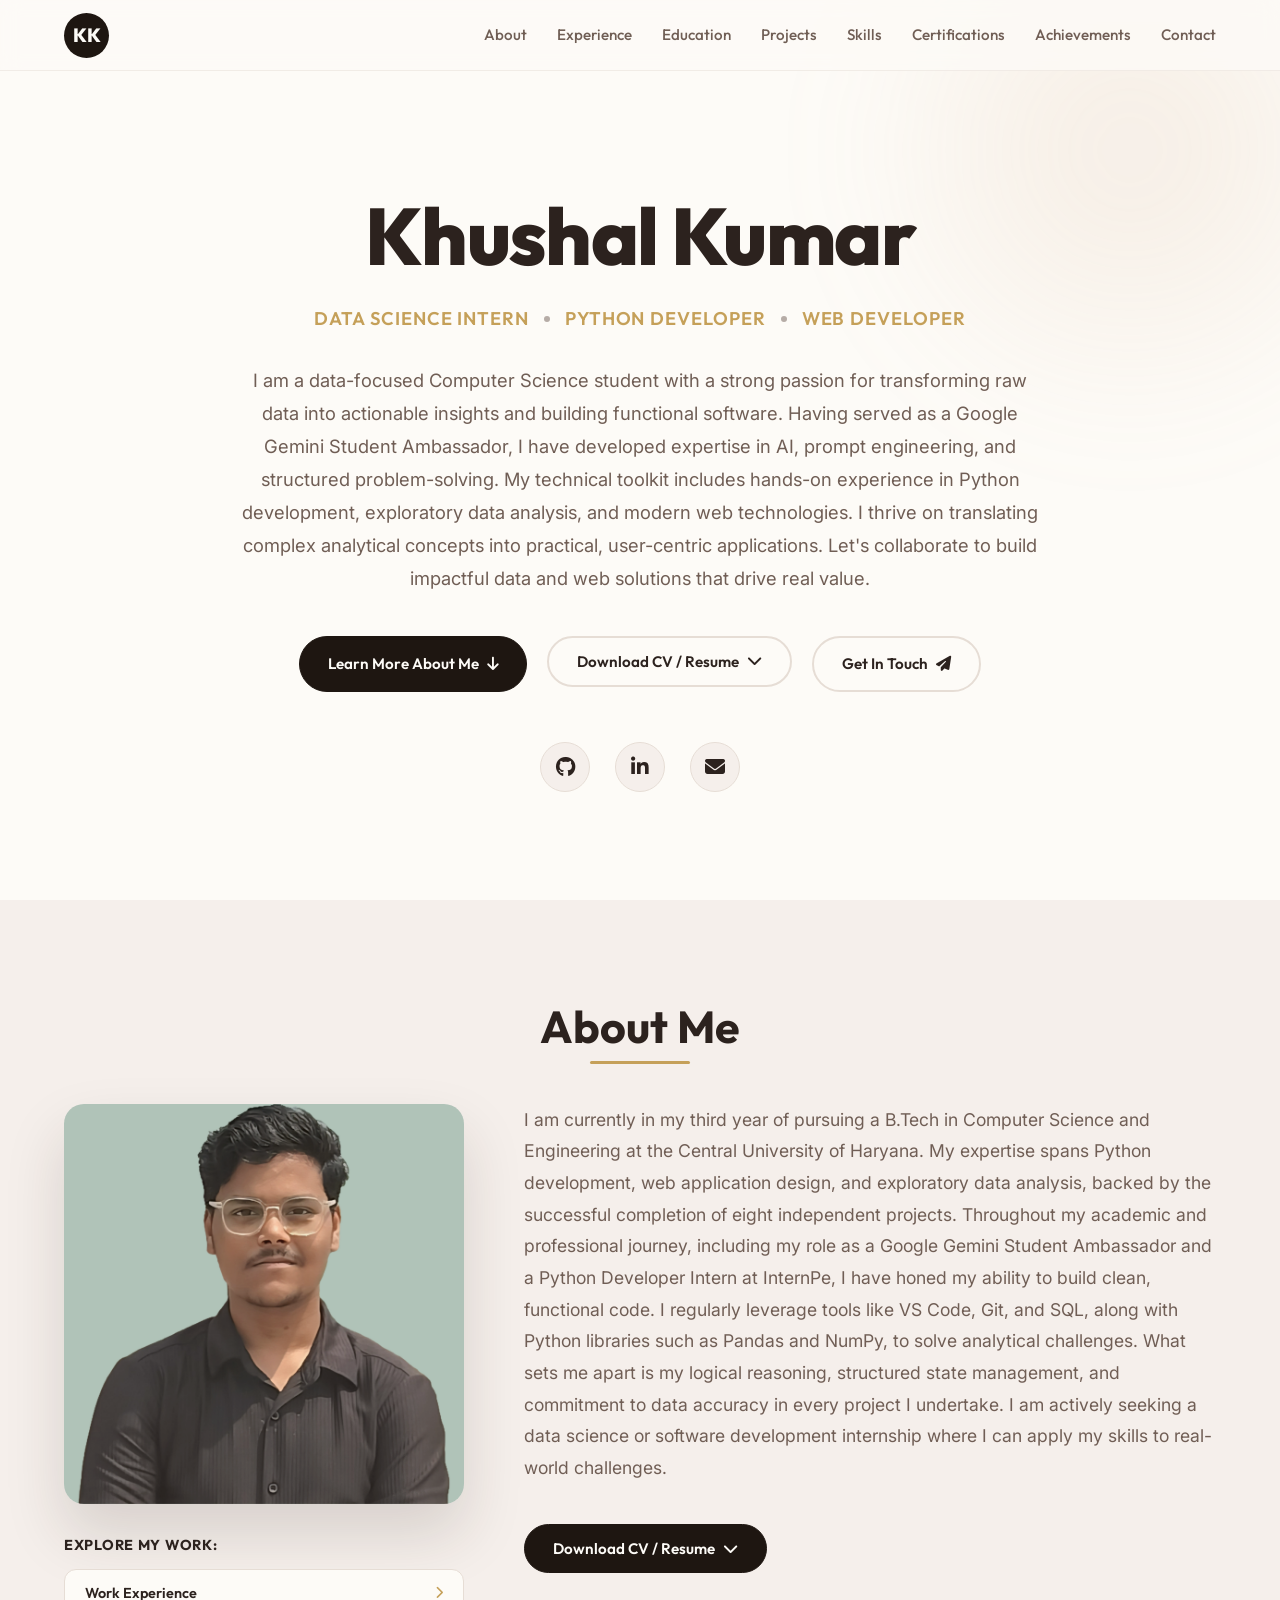
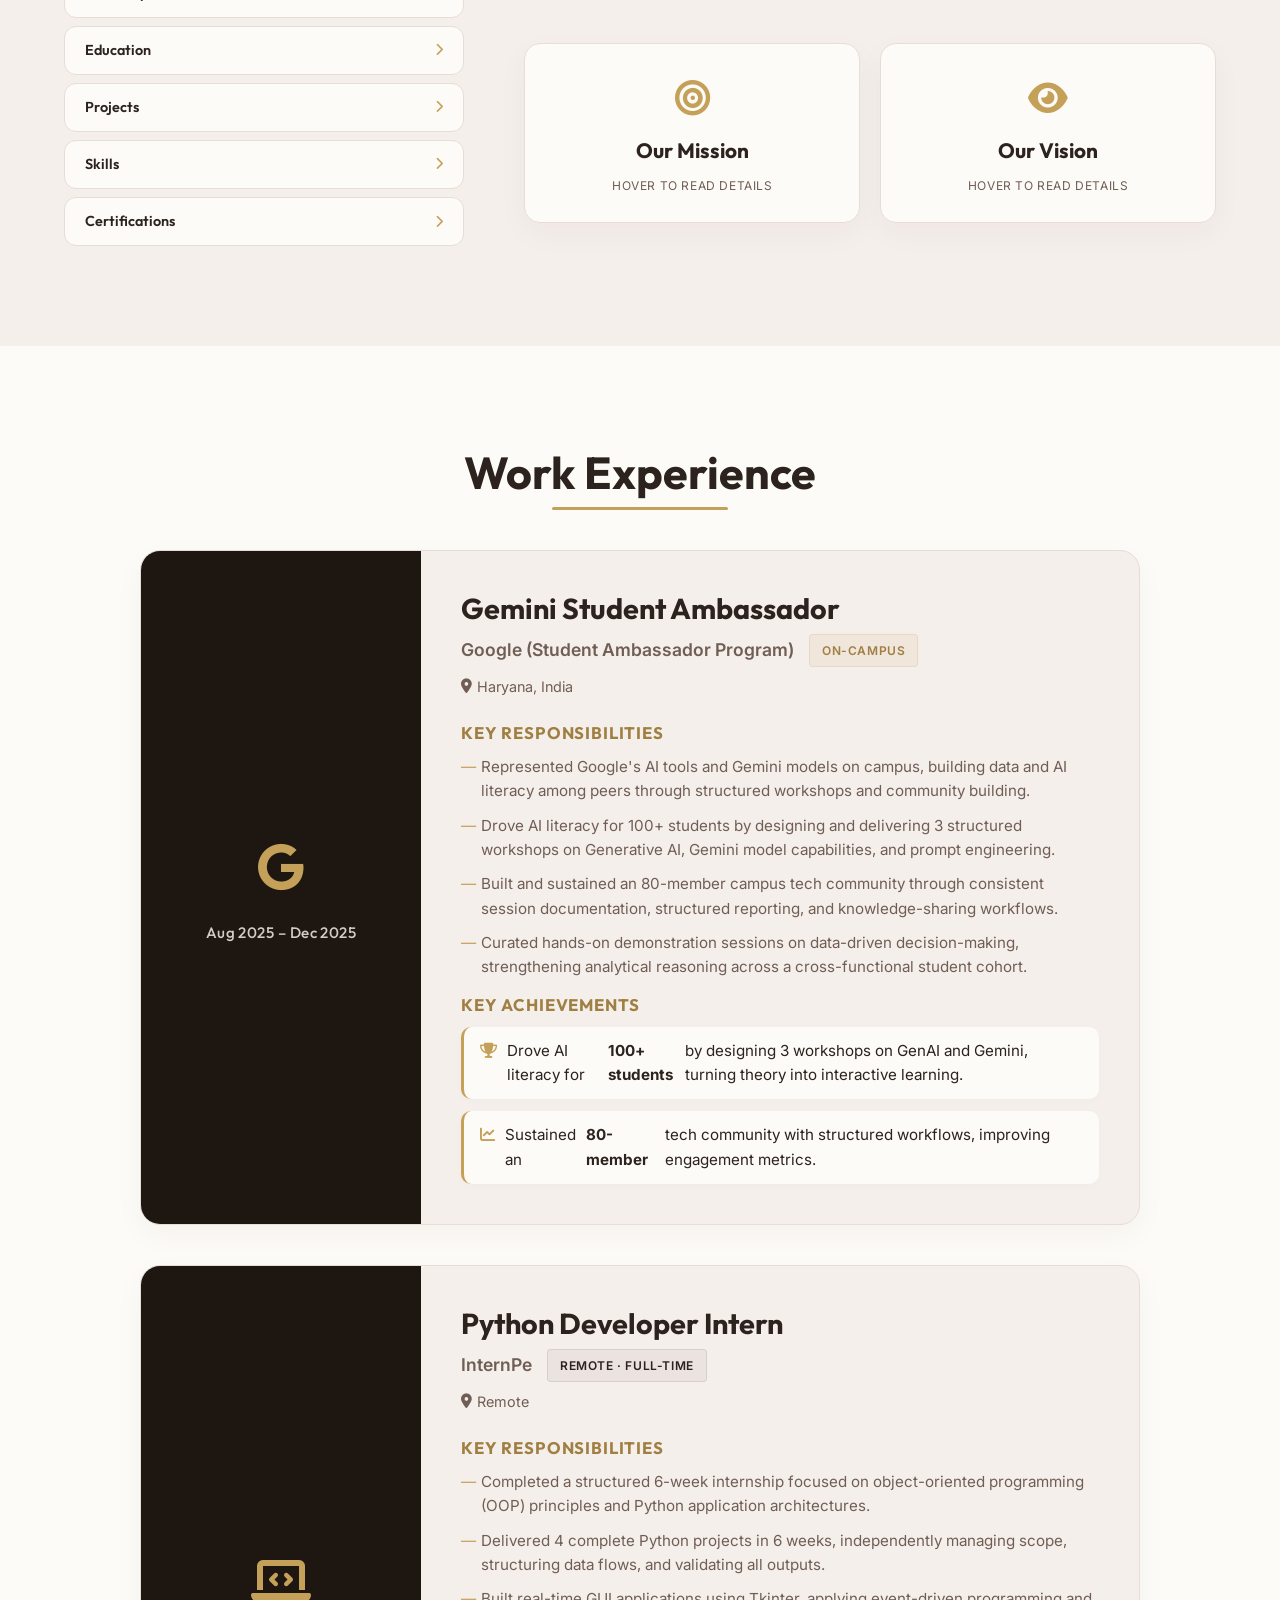
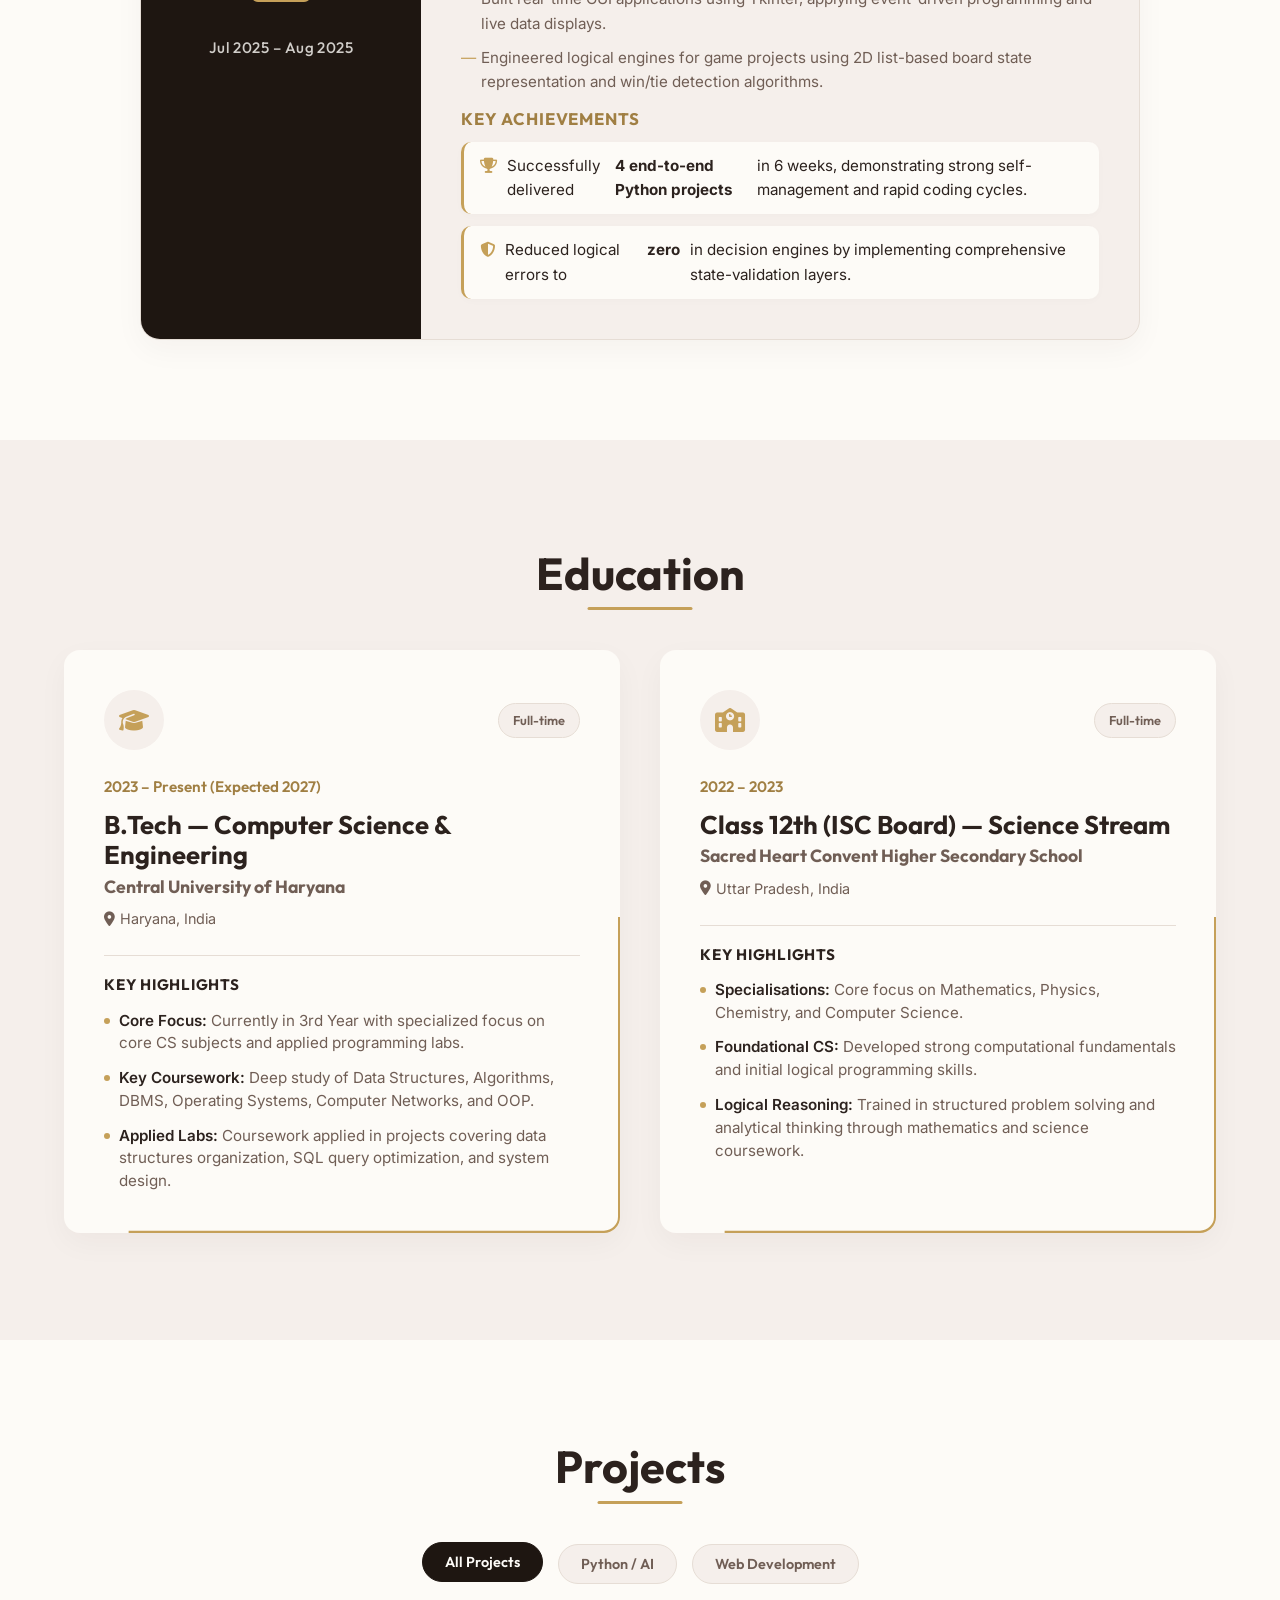
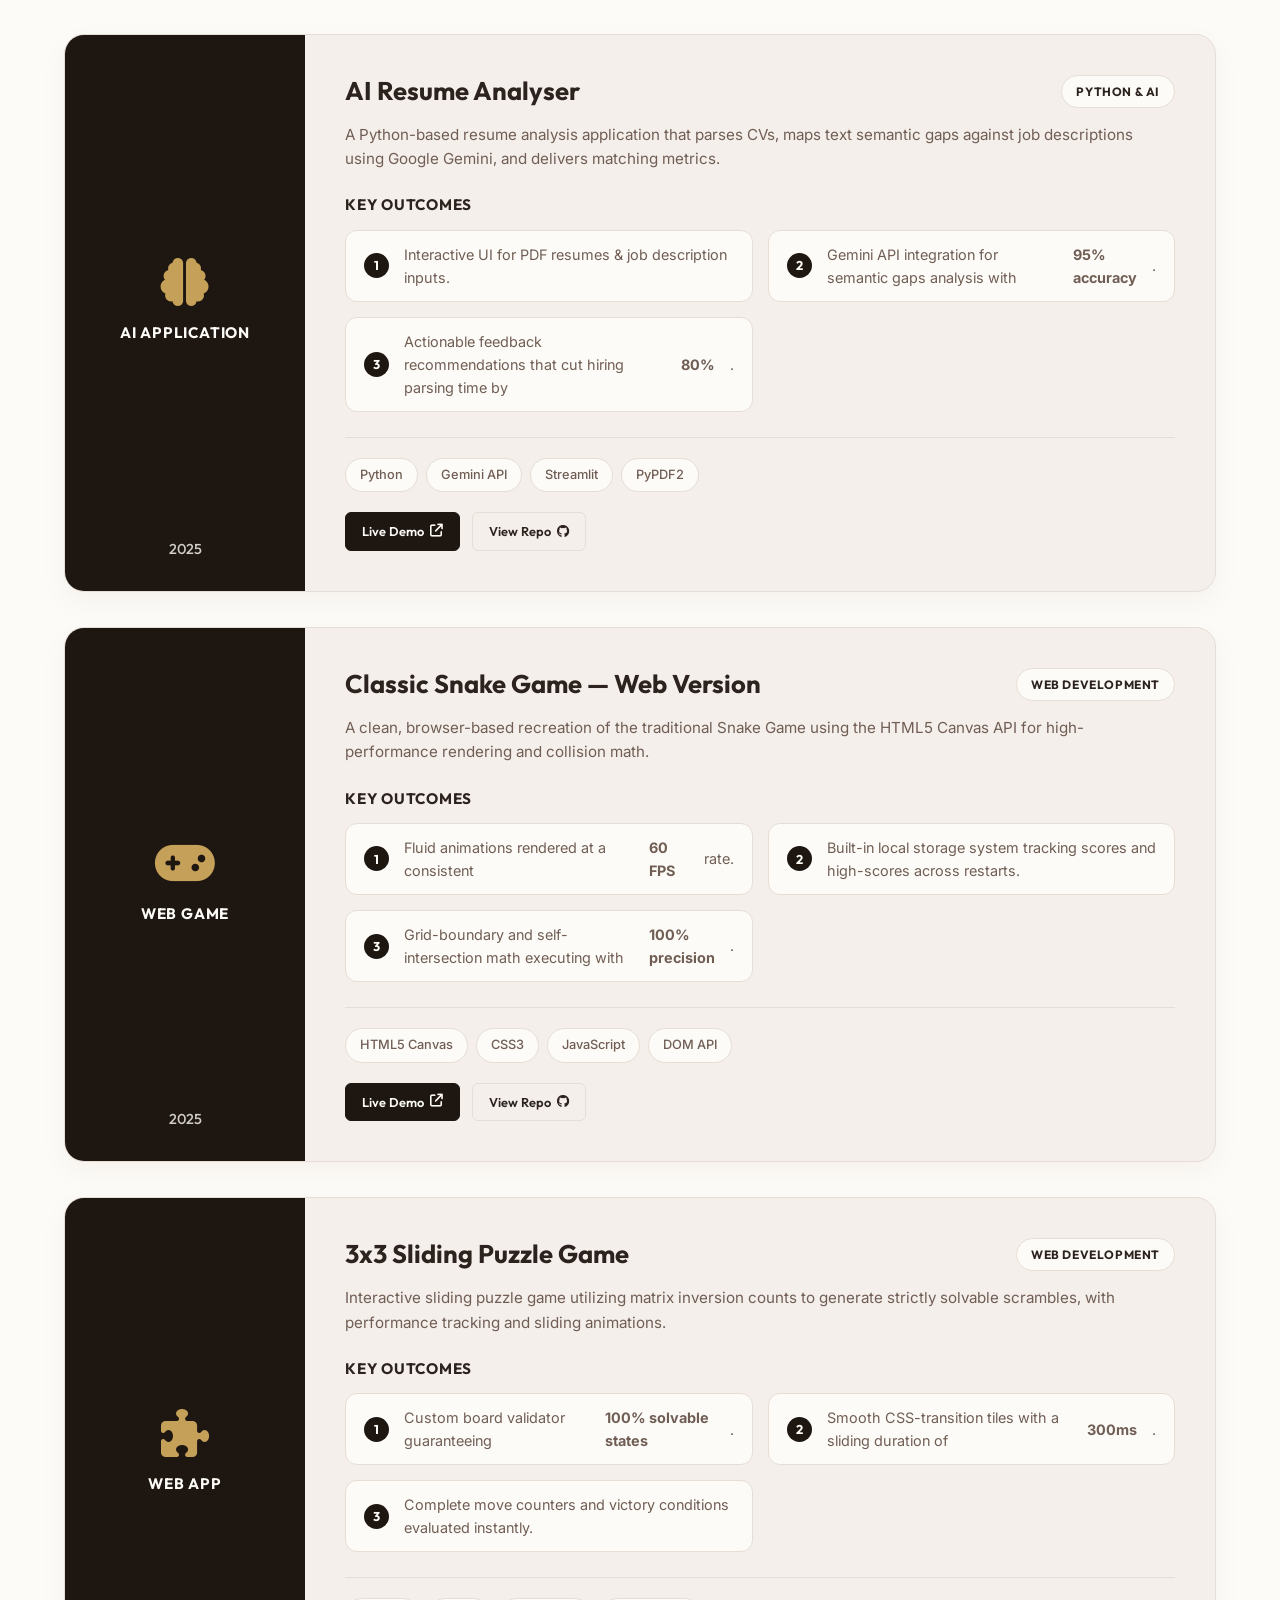
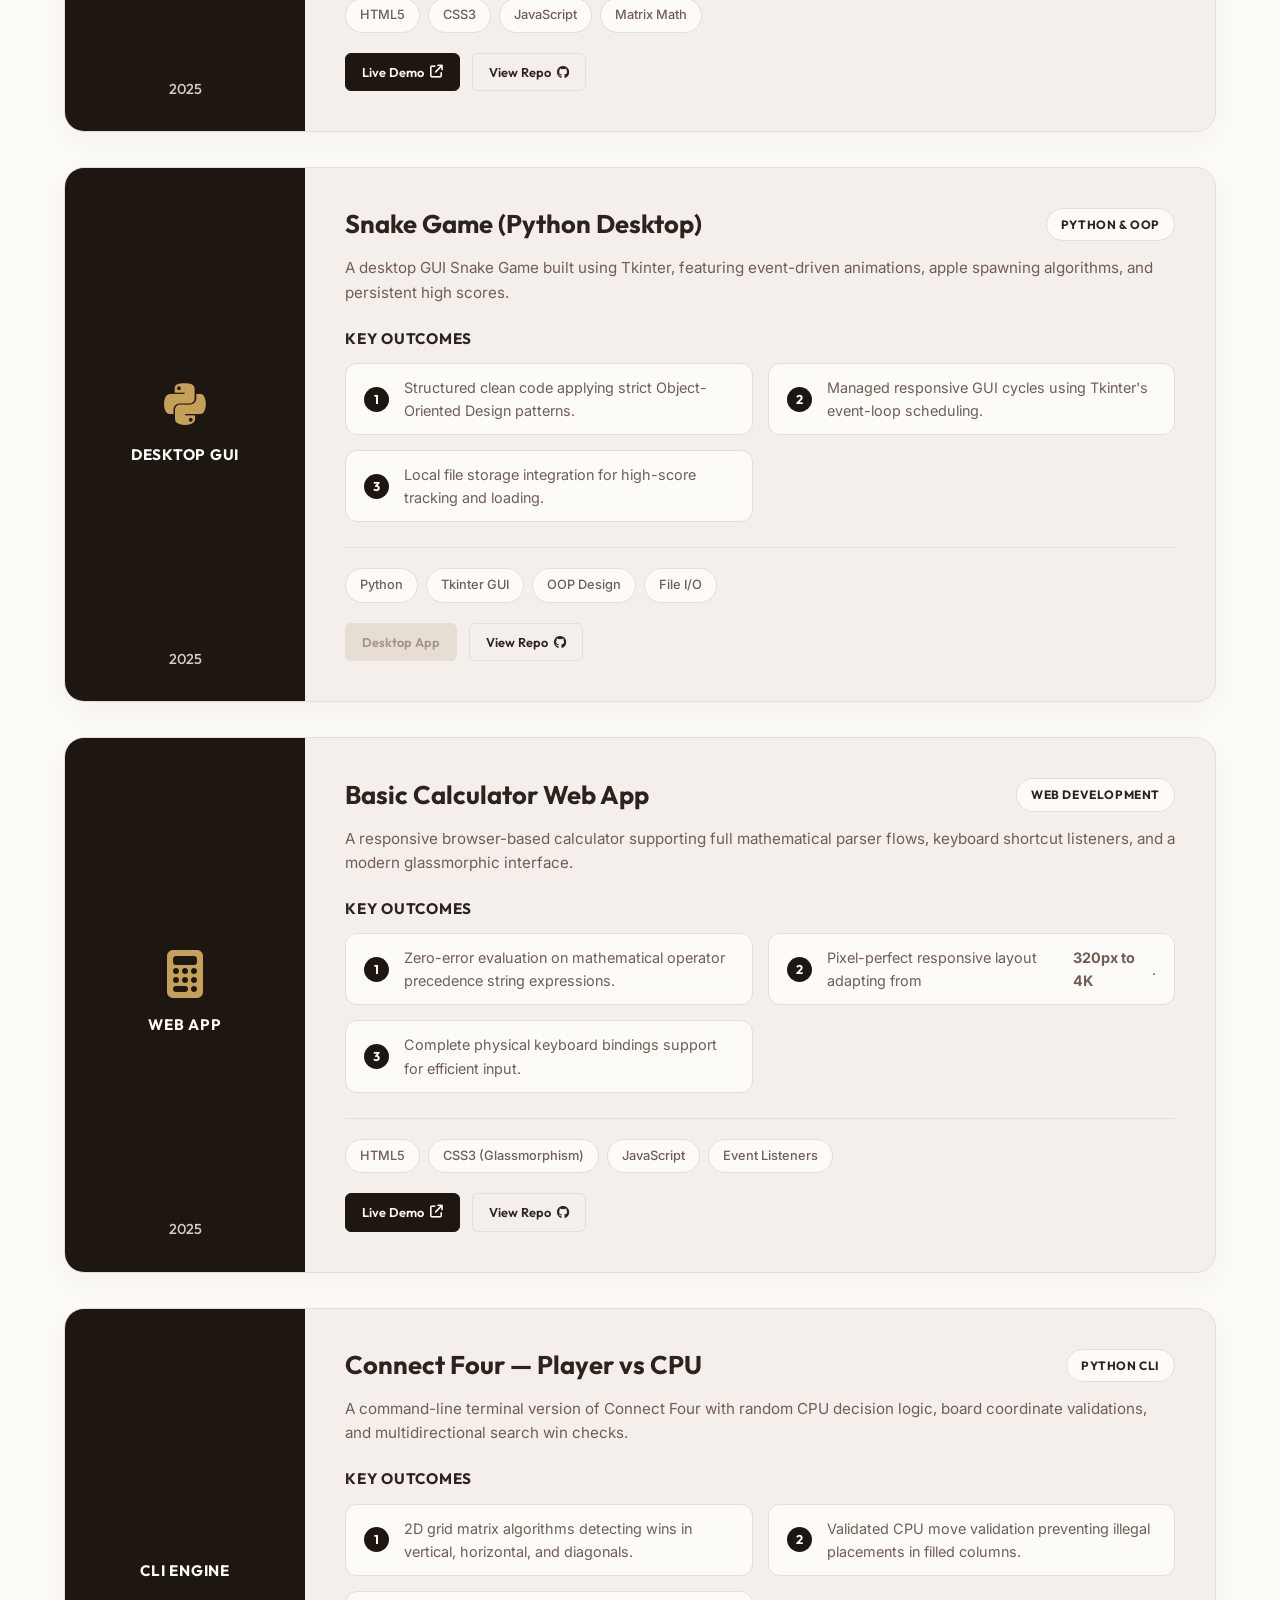
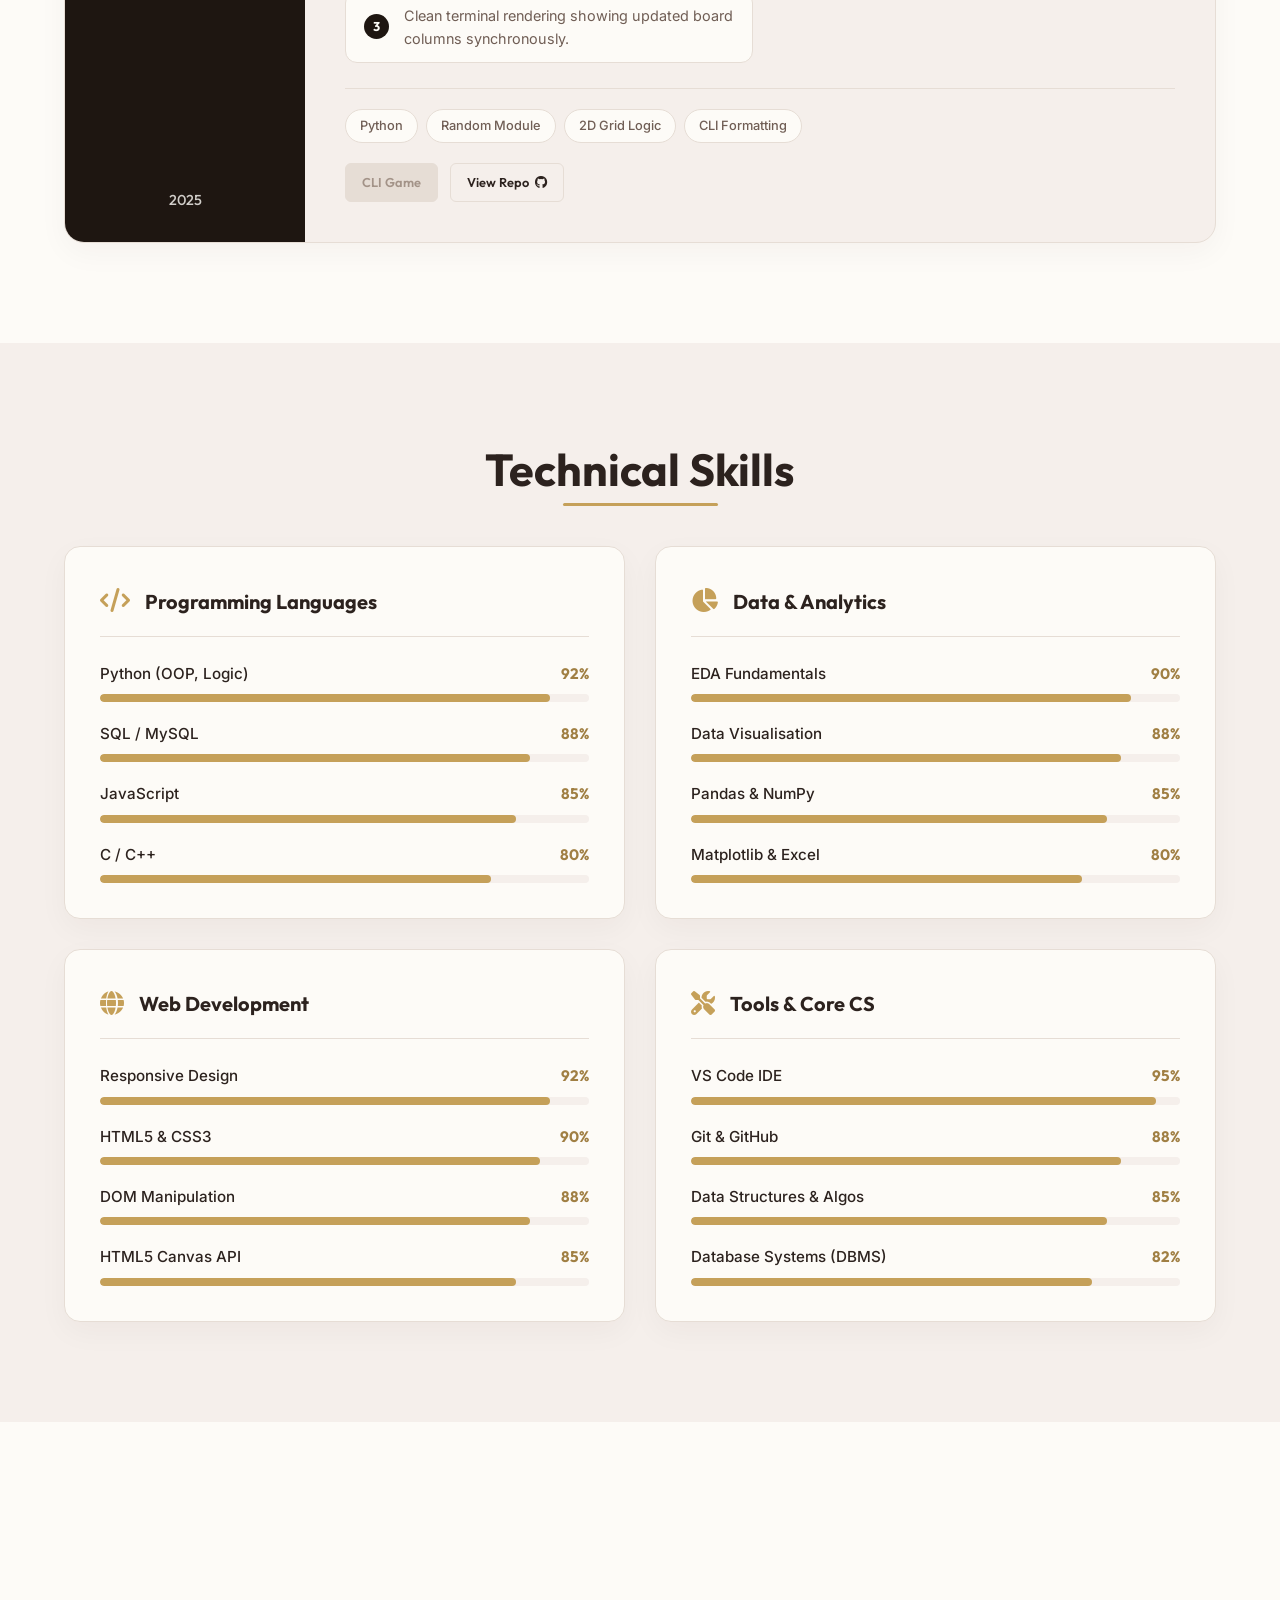
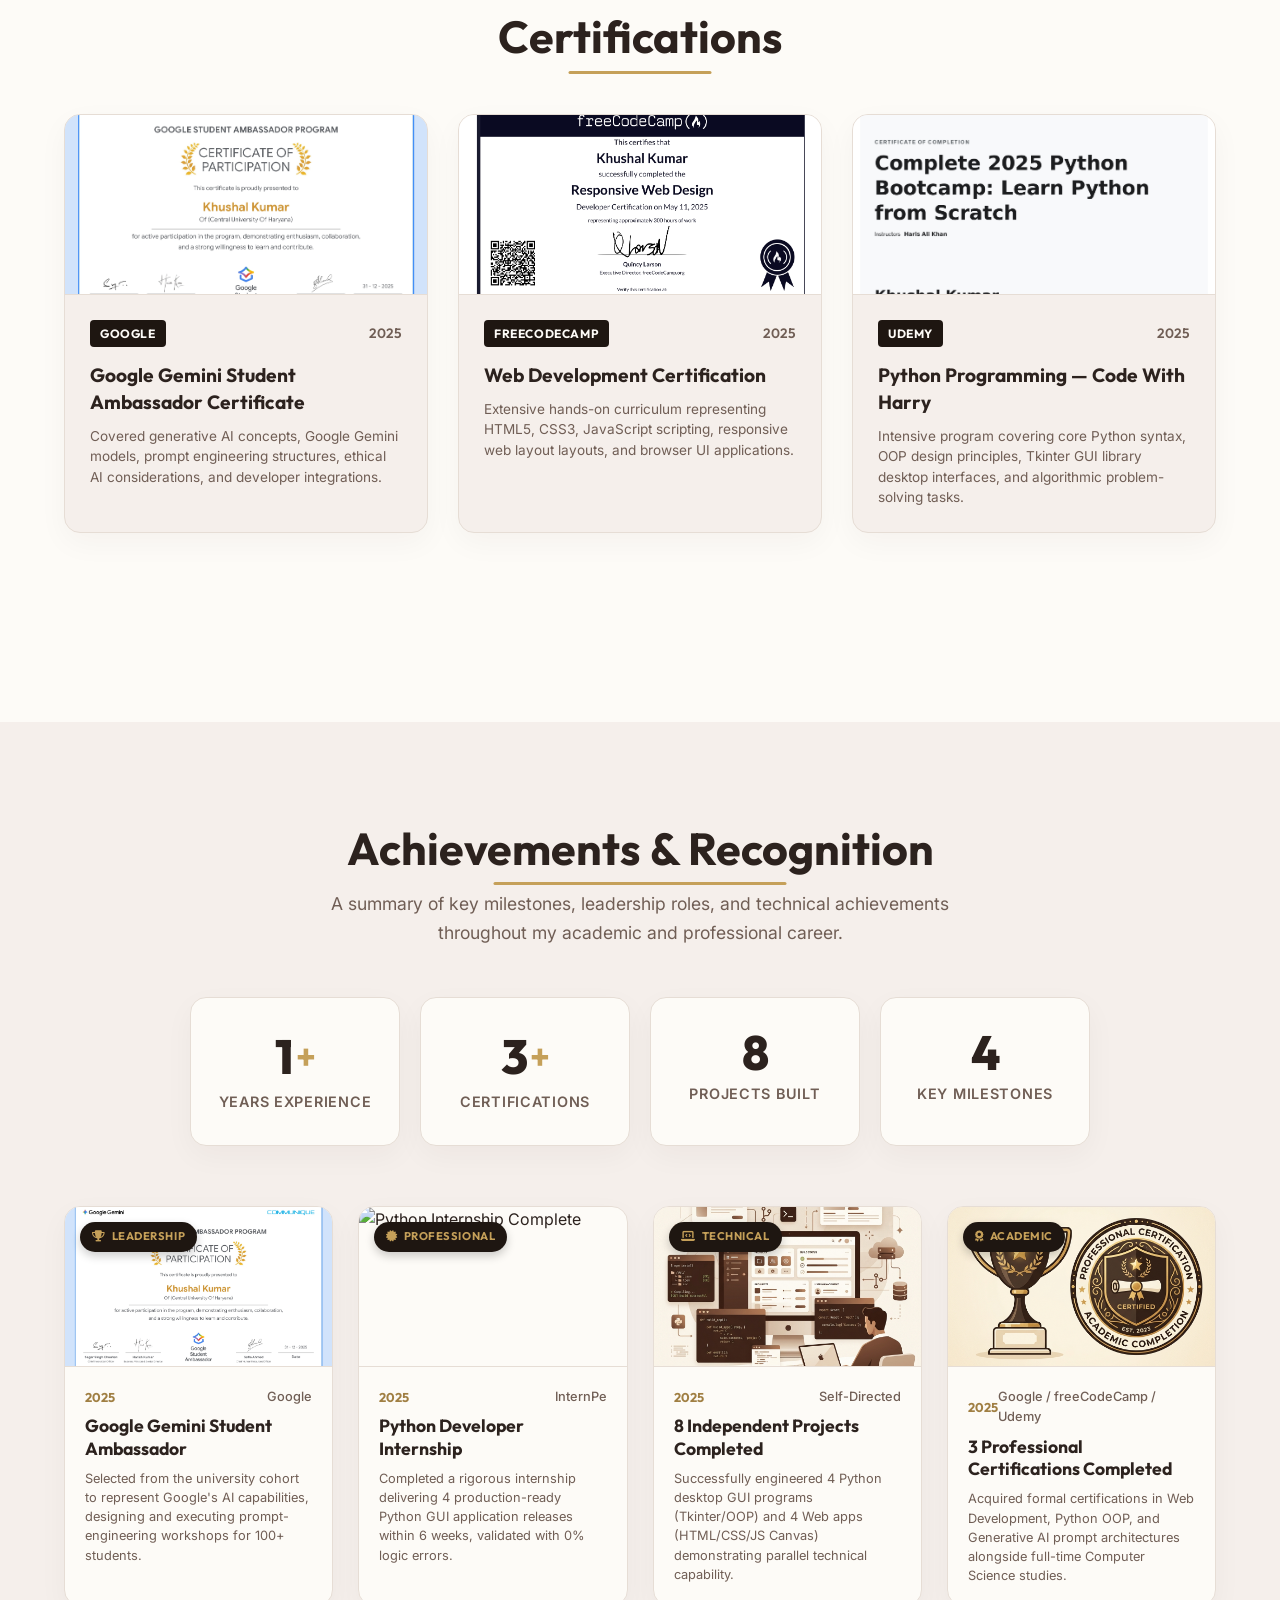
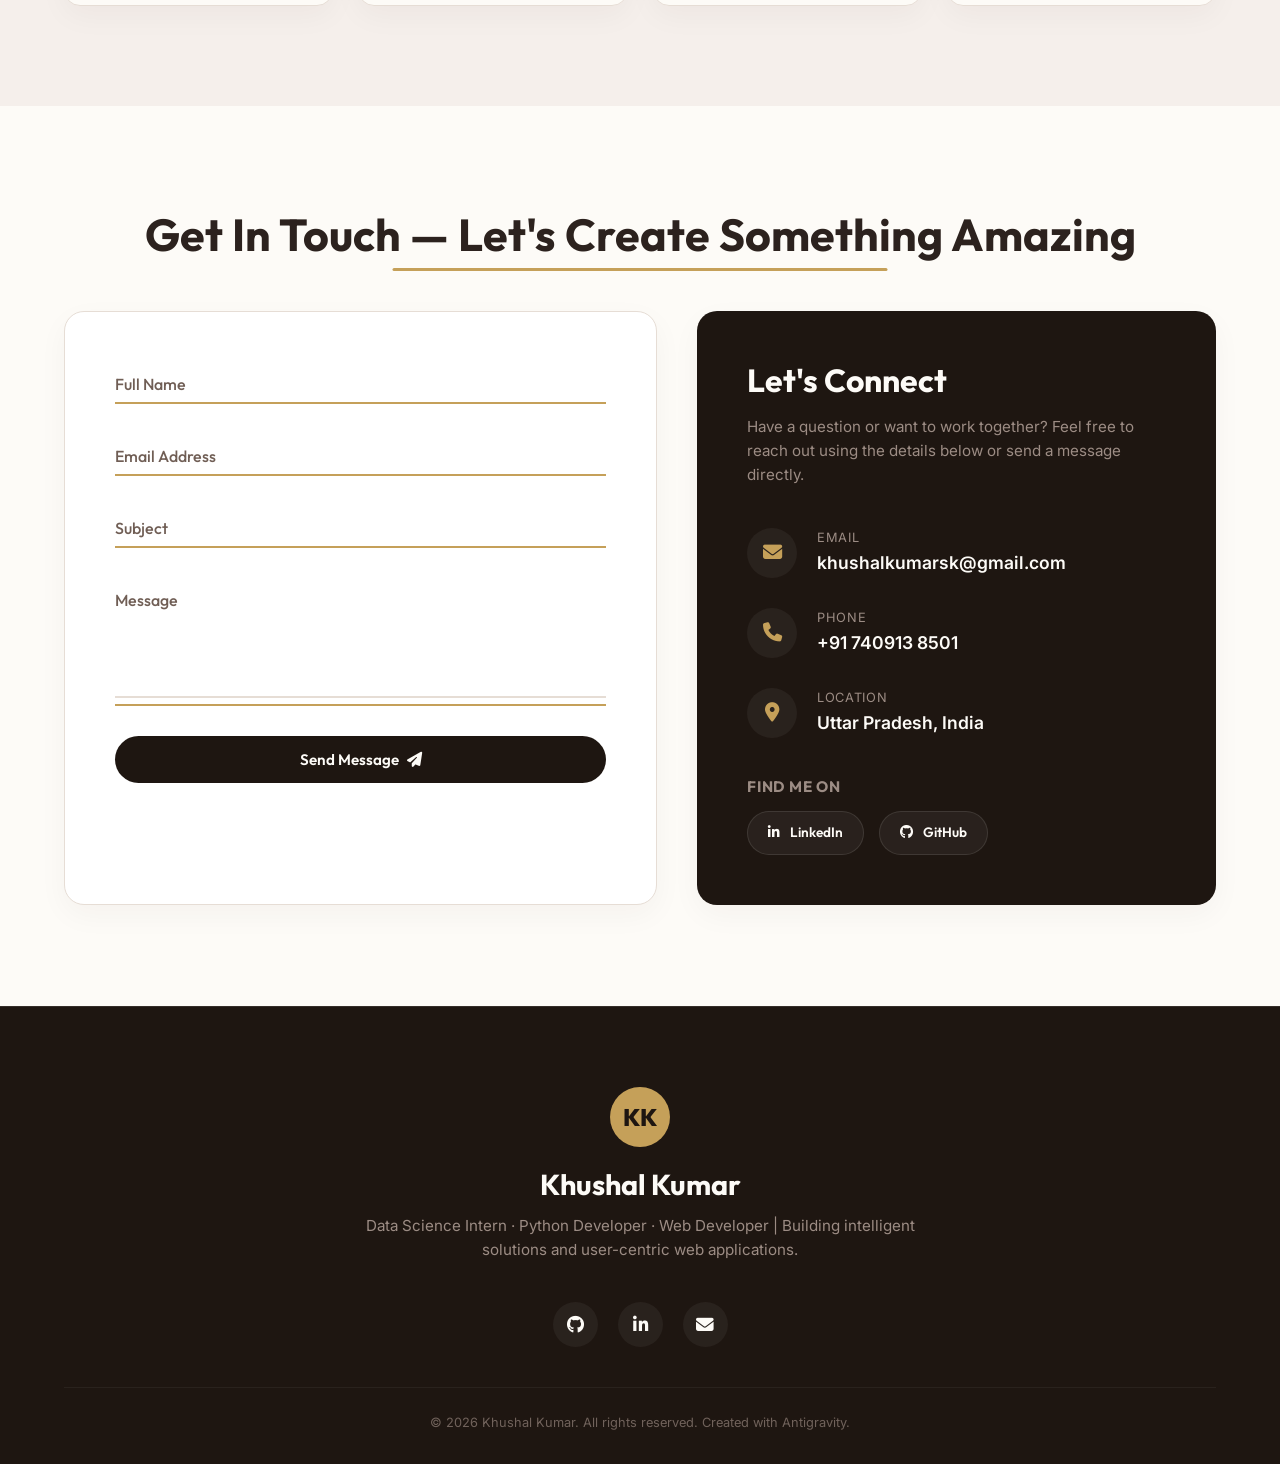
==== commit 824e2c4a: "Add files via upload" ====
--- a/Portfolio/index.html
+++ b/Portfolio/index.html
@@ -1,443 +1,968 @@
 <!DOCTYPE html>
 <html lang="en">
-  <head>
-    <meta charset="UTF-8" />
-    <meta name="viewport" content="width=device-width, initial-scale=1" />
-    <title>Khushal Kumar | Portfolio</title>
-    <link rel="stylesheet" href="style.css" />
-    <script src="script.js" defer></script>
-    <link
-      href="https://fonts.googleapis.com/css2?family=Poppins:wght@300;400;600&display=swap"
-      rel="stylesheet"
-    />
-  </head>
-  <body>
-    <header>
-      <nav class="navbar">
-        <div class="navbar-container">
-          <div class="logo">Khushal's Portfolio</div>
-          <ul class="nav-links" id="navMenu">
-            <li><a href="#home" class="nav-link">Home</a></li>
-            <li><a href="#about" class="nav-link">About</a></li>
-            <li><a href="#skills" class="nav-link">Skills</a></li>
-            <li><a href="#projects" class="nav-link">Projects</a></li>
-            <li><a href="#contact" class="nav-link">Contact</a></li>
-          </ul>
-          <div class="nav-right">
-            <button class="dark-mode-toggle" id="themeToggleBtn" title="Toggle Dark Mode">
-              🌙
+<head>
+    <meta charset="UTF-8">
+    <meta name="viewport" content="width=device-width, initial-scale=1.0">
+    <title>Khushal Kumar | Portfolio & CV - Data Science Intern & Python Developer</title>
+    <meta name="description" content="Personal portfolio and digital CV of Khushal Kumar. Data Science Intern, Python Developer, and Web Developer. Showcase of projects, certifications, work experience, and achievements.">
+    <!-- Google Fonts -->
+    <link rel="preconnect" href="https://fonts.googleapis.com">
+    <link rel="preconnect" href="https://fonts.gstatic.com" crossorigin>
+    <link href="https://fonts.googleapis.com/css2?family=Inter:wght@300;400;500;600;700&family=Outfit:wght@300;400;500;600;700;800&display=swap" rel="stylesheet">
+    <!-- FontAwesome for Icons -->
+    <link rel="stylesheet" href="https://cdnjs.cloudflare.com/ajax/libs/font-awesome/6.4.0/css/all.min.css">
+    <!-- Custom CSS -->
+    <link rel="stylesheet" href="style.css">
+</head>
+<body>
+
+    <!-- Header Navigation -->
+    <header class="main-header" id="main-header">
+        <div class="header-container">
+            <a href="#landing" class="logo" id="logo-link">
+                <span class="logo-circle">KK</span>
+            </a>
+            <button class="mobile-nav-toggle" id="mobile-nav-toggle" aria-label="Toggle navigation">
+                <i class="fa-solid fa-bars"></i>
             </button>
-            <div class="hamburger" id="navToggle">
-              <span></span><span></span><span></span>
-            </div>
-          </div>
+            <nav class="nav-menu" id="nav-menu">
+                <ul>
+                    <li><a href="#about" class="nav-link" id="link-about">About</a></li>
+                    <li><a href="#experience" class="nav-link" id="link-experience">Experience</a></li>
+                    <li><a href="#education" class="nav-link" id="link-education">Education</a></li>
+                    <li><a href="#projects" class="nav-link" id="link-projects">Projects</a></li>
+                    <li><a href="#skills" class="nav-link" id="link-skills">Skills</a></li>
+                    <li><a href="#certifications" class="nav-link" id="link-certifications">Certifications</a></li>
+                    <li><a href="#achievements" class="nav-link" id="link-achievements">Achievements</a></li>
+                    <li><a href="#contact" class="nav-link" id="link-contact">Contact</a></li>
+                </ul>
+            </nav>
         </div>
-      </nav>
     </header>
 
+    <!-- MAIN CONTENT -->
     <main>
-      <section id="home" class="home-card">
-        <div class="home-content">
-          <img src="images/khushal.jpg" alt="Khushal Kumar" />
-          <div class="home-text">
-            <h1>Hi, I'm <span class="accent-text">Khushal Kumar</span></h1>
-            <p class="hero-tagline">Web Developer • Python Developer • Software Developer</p>
-            <p>
-              BTech CSE student at CUH. Passionate about coding, development,
-              and innovation.
-            </p>
-            <div class="btn-group">
-              <a href="#projects" class="btn">🚀 View Projects</a>
-              <a
-                href="resume.pdf"
-                class="btn resume-btn"
-                id="resumeDownloadBtn"
-                download
-                >📄 Download Resume</a
-              >
-              <span id="resumeStatus" class="resume-status"></span>
-            </div>
-          </div>
+
+        <!-- PAGE 1: LANDING -->
+        <section id="landing" class="section landing-section">
+            <div class="landing-background">
+                <div class="gradient-sphere"></div>
+            </div>
+            <div class="container landing-container">
+                <div class="landing-content">
+                    <h1 class="landing-title" id="landing-title">Khushal Kumar</h1>
+                    <div class="landing-designation-wrapper" id="landing-designation-wrapper">
+                        <span class="designation-tag">Data Science Intern</span>
+                        <span class="designation-dot"></span>
+                        <span class="designation-tag">Python Developer</span>
+                        <span class="designation-dot"></span>
+                        <span class="designation-tag">Web Developer</span>
+                    </div>
+                    <p class="landing-intro" id="landing-intro">
+                        I am a data-focused Computer Science student with a strong passion for transforming raw data into actionable insights and building functional software. Having served as a Google Gemini Student Ambassador, I have developed expertise in AI, prompt engineering, and structured problem-solving. My technical toolkit includes hands-on experience in Python development, exploratory data analysis, and modern web technologies. I thrive on translating complex analytical concepts into practical, user-centric applications. Let's collaborate to build impactful data and web solutions that drive real value.
+                    </p>
+                    <div class="landing-cta" id="landing-cta">
+                        <a href="#about" class="btn btn-primary" id="btn-learn-more">Learn More About Me <i class="fa-solid fa-arrow-down"></i></a>
+                        <div class="dropdown" id="landing-cv-resume-dropdown">
+                            <button type="button" class="btn btn-secondary dropdown-toggle" id="btn-download-menu" aria-haspopup="true" aria-expanded="false">
+                                Download CV / Resume <i class="fa-solid fa-chevron-down"></i>
+                            </button>
+                            <div class="dropdown-menu" aria-labelledby="btn-download-menu">
+                                <a href="resume.pdf" download="Khushal_Kumar_Resume.pdf" class="dropdown-item"><i class="fa-solid fa-file-pdf"></i> Download Resume</a>
+                                <a href="CV.pdf" download="Khushal_Kumar_CV.pdf" class="dropdown-item"><i class="fa-solid fa-file-invoice"></i> Download CV</a>
+                            </div>
+                        </div>
+                        <a href="#contact" class="btn btn-secondary" id="btn-get-in-touch">Get In Touch <i class="fa-solid fa-paper-plane"></i></a>
+                    </div>
+                    <div class="landing-socials" id="landing-socials">
+                        <a href="https://github.com/Khushal-Kumar" target="_blank" rel="noopener" class="social-icon" id="social-github" aria-label="GitHub"><i class="fa-brands fa-github"></i></a>
+                        <a href="https://linkedin.com/in/khush4lkum4r" target="_blank" rel="noopener" class="social-icon" id="social-linkedin" aria-label="LinkedIn"><i class="fa-brands fa-linkedin-in"></i></a>
+                        <a href="mailto:khushalkumarsk@gmail.com" class="social-icon" id="social-email" aria-label="Email"><i class="fa-solid fa-envelope"></i></a>
+                    </div>
+                </div>
+            </div>
+        </section>
+
+        <!-- PAGE 2: ABOUT ME -->
+        <section id="about" class="section about-section">
+            <div class="container">
+                <h2 class="section-title">About Me</h2>
+                <div class="about-grid">
+                    <div class="about-image-wrapper">
+                        <div class="about-image-container">
+                            <img src="Profile_Photo.jpg" alt="Khushal Kumar" class="about-profile-img" id="about-profile-img">
+                            <div class="about-image-backdrop"></div>
+                        </div>
+                        <div class="about-work-navigation" id="about-work-navigation">
+                            <p class="nav-buttons-label">Explore My Work:</p>
+                            <div class="work-nav-buttons">
+                                <a href="#experience" class="work-nav-btn" id="nav-btn-experience">Work Experience <i class="fa-solid fa-chevron-right"></i></a>
+                                <a href="#education" class="work-nav-btn" id="nav-btn-education">Education <i class="fa-solid fa-chevron-right"></i></a>
+                                <a href="#projects" class="work-nav-btn" id="nav-btn-projects">Projects <i class="fa-solid fa-chevron-right"></i></a>
+                                <a href="#skills" class="work-nav-btn" id="nav-btn-skills">Skills <i class="fa-solid fa-chevron-right"></i></a>
+                                <a href="#certifications" class="work-nav-btn" id="nav-btn-certifications">Certifications <i class="fa-solid fa-chevron-right"></i></a>
+                            </div>
+                        </div>
+                    </div>
+                    <div class="about-content">
+                        <p class="about-text" id="about-text">
+                            I am currently in my third year of pursuing a B.Tech in Computer Science and Engineering at the Central University of Haryana. My expertise spans Python development, web application design, and exploratory data analysis, backed by the successful completion of eight independent projects. Throughout my academic and professional journey, including my role as a Google Gemini Student Ambassador and a Python Developer Intern at InternPe, I have honed my ability to build clean, functional code. I regularly leverage tools like VS Code, Git, and SQL, along with Python libraries such as Pandas and NumPy, to solve analytical challenges. What sets me apart is my logical reasoning, structured state management, and commitment to data accuracy in every project I undertake. I am actively seeking a data science or software development internship where I can apply my skills to real-world challenges.
+                        </p>
+                        
+                        <div class="about-cta">
+                            <div class="dropdown" id="about-cv-resume-dropdown">
+                                <button type="button" class="btn btn-primary dropdown-toggle" id="btn-download-menu-about" aria-haspopup="true" aria-expanded="false">
+                                    Download CV / Resume <i class="fa-solid fa-chevron-down"></i>
+                                </button>
+                                <div class="dropdown-menu" aria-labelledby="btn-download-menu-about">
+                                    <a href="resume.pdf" download="Khushal_Kumar_Resume.pdf" class="dropdown-item"><i class="fa-solid fa-file-pdf"></i> Download Resume</a>
+                                    <a href="CV.pdf" download="Khushal_Kumar_CV.pdf" class="dropdown-item"><i class="fa-solid fa-file-invoice"></i> Download CV</a>
+                                </div>
+                            </div>
+                        </div>
+                        
+                        <div class="mission-vision-cards">
+                            <div class="mv-card flip-card" id="mission-card">
+                                <div class="flip-card-inner">
+                                    <div class="flip-card-front">
+                                        <div class="mv-icon-wrapper">
+                                            <i class="fa-solid fa-bullseye"></i>
+                                        </div>
+                                        <h3>Our Mission</h3>
+                                        <p class="hover-tip">Hover to read details</p>
+                                    </div>
+                                    <div class="flip-card-back">
+                                        <h3>My Mission</h3>
+                                        <p>To bridge the gap between complex data analysis and intuitive software solutions by delivering high-quality, structured, and user-centric applications.</p>
+                                    </div>
+                                </div>
+                            </div>
+                            <div class="mv-card flip-card" id="vision-card">
+                                <div class="flip-card-inner">
+                                    <div class="flip-card-front">
+                                        <div class="mv-icon-wrapper">
+                                            <i class="fa-solid fa-eye"></i>
+                                        </div>
+                                        <h3>Our Vision</h3>
+                                        <p class="hover-tip">Hover to read details</p>
+                                    </div>
+                                    <div class="flip-card-back">
+                                        <h3>My Vision</h3>
+                                        <p>To become a leading Data Scientist and Software Engineer who leverages AI and analytics to solve complex, global problems and empower communities through technology education.</p>
+                                    </div>
+                                </div>
+                            </div>
+                        </div>
+                    </div>
+                </div>
+            </div>
+        </section>
+
+        <!-- PAGE 3: WORK EXPERIENCE -->
+        <section id="experience" class="section experience-section">
+            <div class="container">
+                <h2 class="section-title">Work Experience</h2>
+                <div class="experience-timeline">
+                    <!-- Google Card -->
+                    <div class="experience-card card-left reveal" id="exp-google">
+                        <div class="exp-card-inner">
+                            <div class="exp-left-panel">
+                                <div class="exp-icon"><i class="fa-brands fa-google"></i></div>
+                                <span class="exp-duration">Aug 2025 – Dec 2025</span>
+                            </div>
+                            <div class="exp-right-panel">
+                                <div class="exp-header">
+                                    <h3 class="exp-role">Gemini Student Ambassador</h3>
+                                    <div class="exp-meta">
+                                        <span class="exp-company">Google (Student Ambassador Program)</span>
+                                        <span class="badge badge-campus">On-Campus</span>
+                                    </div>
+                                    <span class="exp-location"><i class="fa-solid fa-location-dot"></i> Haryana, India</span>
+                                </div>
+                                <div class="exp-body">
+                                    <h4 class="exp-subtitle">Key Responsibilities</h4>
+                                    <ul class="exp-bullets">
+                                        <li>Represented Google's AI tools and Gemini models on campus, building data and AI literacy among peers through structured workshops and community building.</li>
+                                        <li>Drove AI literacy for 100+ students by designing and delivering 3 structured workshops on Generative AI, Gemini model capabilities, and prompt engineering.</li>
+                                        <li>Built and sustained an 80-member campus tech community through consistent session documentation, structured reporting, and knowledge-sharing workflows.</li>
+                                        <li>Curated hands-on demonstration sessions on data-driven decision-making, strengthening analytical reasoning across a cross-functional student cohort.</li>
+                                    </ul>
+                                    <h4 class="exp-subtitle">Key Achievements</h4>
+                                    <ul class="exp-achievements">
+                                        <li><i class="fa-solid fa-trophy"></i> Drove AI literacy for <strong>100+ students</strong> by designing 3 workshops on GenAI and Gemini, turning theory into interactive learning.</li>
+                                        <li><i class="fa-solid fa-chart-line"></i> Sustained an <strong>80-member</strong> tech community with structured workflows, improving engagement metrics.</li>
+                                    </ul>
+                                </div>
+                            </div>
+                        </div>
+                    </div>
+
+                    <!-- InternPe Card -->
+                    <div class="experience-card card-right reveal" id="exp-internpe">
+                        <div class="exp-card-inner">
+                            <div class="exp-left-panel">
+                                <div class="exp-icon"><i class="fa-solid fa-laptop-code"></i></div>
+                                <span class="exp-duration">Jul 2025 – Aug 2025</span>
+                            </div>
+                            <div class="exp-right-panel">
+                                <div class="exp-header">
+                                    <h3 class="exp-role">Python Developer Intern</h3>
+                                    <div class="exp-meta">
+                                        <span class="exp-company">InternPe</span>
+                                        <span class="badge badge-remote">Remote · Full-Time</span>
+                                    </div>
+                                    <span class="exp-location"><i class="fa-solid fa-location-dot"></i> Remote</span>
+                                </div>
+                                <div class="exp-body">
+                                    <h4 class="exp-subtitle">Key Responsibilities</h4>
+                                    <ul class="exp-bullets">
+                                        <li>Completed a structured 6-week internship focused on object-oriented programming (OOP) principles and Python application architectures.</li>
+                                        <li>Delivered 4 complete Python projects in 6 weeks, independently managing scope, structuring data flows, and validating all outputs.</li>
+                                        <li>Built real-time GUI applications using Tkinter, applying event-driven programming and live data displays.</li>
+                                        <li>Engineered logical engines for game projects using 2D list-based board state representation and win/tie detection algorithms.</li>
+                                    </ul>
+                                    <h4 class="exp-subtitle">Key Achievements</h4>
+                                    <ul class="exp-achievements">
+                                        <li><i class="fa-solid fa-trophy"></i> Successfully delivered <strong>4 end-to-end Python projects</strong> in 6 weeks, demonstrating strong self-management and rapid coding cycles.</li>
+                                        <li><i class="fa-solid fa-shield-halved"></i> Reduced logical errors to <strong>zero</strong> in decision engines by implementing comprehensive state-validation layers.</li>
+                                    </ul>
+                                </div>
+                            </div>
+                        </div>
+                    </div>
+                </div>
+            </div>
+        </section>
+
+        <!-- PAGE 4: EDUCATION -->
+        <section id="education" class="section education-section">
+            <div class="container">
+                <h2 class="section-title">Education</h2>
+                <div class="education-grid">
+                    <!-- B.Tech Card -->
+                    <div class="education-card card-drop reveal" id="edu-btech">
+                        <svg class="card-border-svg" width="100%" height="100%">
+                            <rect class="border-rect" x="0" y="0" width="100%" height="100%" rx="16" fill="none" />
+                        </svg>
+                        <div class="edu-card-content">
+                            <div class="edu-icon-header">
+                                <div class="edu-icon-circle"><i class="fa-solid fa-graduation-cap"></i></div>
+                                <span class="edu-mode">Full-time</span>
+                            </div>
+                            <span class="edu-duration">2023 – Present (Expected 2027)</span>
+                            <h3 class="edu-qualification">B.Tech — Computer Science & Engineering</h3>
+                            <h4 class="edu-institution">Central University of Haryana</h4>
+                            <span class="edu-location"><i class="fa-solid fa-location-dot"></i> Haryana, India</span>
+                            <div class="edu-highlights">
+                                <h5>Key Highlights</h5>
+                                <ul>
+                                    <li><span class="bullet-highlight">Core Focus:</span> Currently in 3rd Year with specialized focus on core CS subjects and applied programming labs.</li>
+                                    <li><span class="bullet-highlight">Key Coursework:</span> Deep study of Data Structures, Algorithms, DBMS, Operating Systems, Computer Networks, and OOP.</li>
+                                    <li><span class="bullet-highlight">Applied Labs:</span> Coursework applied in projects covering data structures organization, SQL query optimization, and system design.</li>
+                                </ul>
+                            </div>
+                        </div>
+                    </div>
+
+                    <!-- Class 12 Card -->
+                    <div class="education-card card-rise reveal" id="edu-twelfth">
+                        <svg class="card-border-svg" width="100%" height="100%">
+                            <rect class="border-rect" x="0" y="0" width="100%" height="100%" rx="16" fill="none" />
+                        </svg>
+                        <div class="edu-card-content">
+                            <div class="edu-icon-header">
+                                <div class="edu-icon-circle"><i class="fa-solid fa-school"></i></div>
+                                <span class="edu-mode">Full-time</span>
+                            </div>
+                            <span class="edu-duration">2022 – 2023</span>
+                            <h3 class="edu-qualification">Class 12th (ISC Board) — Science Stream</h3>
+                            <h4 class="edu-institution">Sacred Heart Convent Higher Secondary School</h4>
+                            <span class="edu-location"><i class="fa-solid fa-location-dot"></i> Uttar Pradesh, India</span>
+                            <div class="edu-highlights">
+                                <h5>Key Highlights</h5>
+                                <ul>
+                                    <li><span class="bullet-highlight">Specialisations:</span> Core focus on Mathematics, Physics, Chemistry, and Computer Science.</li>
+                                    <li><span class="bullet-highlight">Foundational CS:</span> Developed strong computational fundamentals and initial logical programming skills.</li>
+                                    <li><span class="bullet-highlight">Logical Reasoning:</span> Trained in structured problem solving and analytical thinking through mathematics and science coursework.</li>
+                                </ul>
+                            </div>
+                        </div>
+                    </div>
+                </div>
+            </div>
+        </section>
+
+        <!-- PAGE 5: PROJECTS -->
+        <section id="projects" class="section projects-section">
+            <div class="container">
+                <h2 class="section-title">Projects</h2>
+                
+                <!-- Category Filter -->
+                <div class="projects-filter" id="projects-filter">
+                    <button class="filter-btn active" data-filter="all">All Projects</button>
+                    <button class="filter-btn" data-filter="python">Python / AI</button>
+                    <button class="filter-btn" data-filter="web">Web Development</button>
+                </div>
+
+                <!-- Projects Grid -->
+                <div class="projects-grid" id="projects-grid">
+                    <!-- Project 1: AI Resume Analyser -->
+                    <div class="project-card reveal" data-category="python" id="proj-resume-analyser">
+                        <div class="project-card-inner">
+                            <div class="project-left-panel">
+                                <div class="project-img-placeholder">
+                                    <i class="fa-solid fa-brain"></i>
+                                    <span>AI Application</span>
+                                </div>
+                                <span class="project-duration">2025</span>
+                            </div>
+                            <div class="project-right-panel">
+                                <div class="project-header">
+                                    <h3 class="project-title">AI Resume Analyser</h3>
+                                    <span class="project-type-tag">Python & AI</span>
+                                </div>
+                                <p class="project-desc">A Python-based resume analysis application that parses CVs, maps text semantic gaps against job descriptions using Google Gemini, and delivers matching metrics.</p>
+                                <div class="project-outcomes">
+                                    <h4>Key Outcomes</h4>
+                                    <ul>
+                                        <li><span class="outcome-num">1</span> Interactive UI for PDF resumes & job description inputs.</li>
+                                        <li><span class="outcome-num">2</span> Gemini API integration for semantic gaps analysis with <strong>95% accuracy</strong>.</li>
+                                        <li><span class="outcome-num">3</span> Actionable feedback recommendations that cut hiring parsing time by <strong>80%</strong>.</li>
+                                    </ul>
+                                </div>
+                                <div class="project-tech">
+                                    <span class="tech-pill">Python</span>
+                                    <span class="tech-pill">Gemini API</span>
+                                    <span class="tech-pill">Streamlit</span>
+                                    <span class="tech-pill">PyPDF2</span>
+                                </div>
+                                <div class="project-links">
+                                    <a href="Projects/AI Resume Analyser/index.html" target="_blank" class="btn btn-project btn-primary" id="demo-resume-analyser">Live Demo <i class="fa-solid fa-arrow-up-right-from-square"></i></a>
+                                    <a href="https://github.com/Khushal-Kumar/Resume-Analyser" target="_blank" class="btn btn-project btn-secondary" id="repo-resume-analyser">View Repo <i class="fa-brands fa-github"></i></a>
+                                </div>
+                            </div>
+                        </div>
+                    </div>
+
+                    <!-- Project 2: Classic Snake Game Web -->
+                    <div class="project-card reveal" data-category="web" id="proj-snake-web">
+                        <div class="project-card-inner">
+                            <div class="project-left-panel">
+                                <div class="project-img-placeholder">
+                                    <i class="fa-solid fa-gamepad"></i>
+                                    <span>Web Game</span>
+                                </div>
+                                <span class="project-duration">2025</span>
+                            </div>
+                            <div class="project-right-panel">
+                                <div class="project-header">
+                                    <h3 class="project-title">Classic Snake Game — Web Version</h3>
+                                    <span class="project-type-tag">Web Development</span>
+                                </div>
+                                <p class="project-desc">A clean, browser-based recreation of the traditional Snake Game using the HTML5 Canvas API for high-performance rendering and collision math.</p>
+                                <div class="project-outcomes">
+                                    <h4>Key Outcomes</h4>
+                                    <ul>
+                                        <li><span class="outcome-num">1</span> Fluid animations rendered at a consistent <strong>60 FPS</strong> rate.</li>
+                                        <li><span class="outcome-num">2</span> Built-in local storage system tracking scores and high-scores across restarts.</li>
+                                        <li><span class="outcome-num">3</span> Grid-boundary and self-intersection math executing with <strong>100% precision</strong>.</li>
+                                    </ul>
+                                </div>
+                                <div class="project-tech">
+                                    <span class="tech-pill">HTML5 Canvas</span>
+                                    <span class="tech-pill">CSS3</span>
+                                    <span class="tech-pill">JavaScript</span>
+                                    <span class="tech-pill">DOM API</span>
+                                </div>
+                                <div class="project-links">
+                                    <a href="Projects/Snake Game/index.html" target="_blank" class="btn btn-project btn-primary" id="demo-snake-web">Live Demo <i class="fa-solid fa-arrow-up-right-from-square"></i></a>
+                                    <a href="https://github.com/Khushal-Kumar/Snake-Game" target="_blank" class="btn btn-project btn-secondary" id="repo-snake-web">View Repo <i class="fa-brands fa-github"></i></a>
+                                </div>
+                            </div>
+                        </div>
+                    </div>
+
+                    <!-- Project 3: 3x3 Sliding Puzzle Game -->
+                    <div class="project-card reveal" data-category="web" id="proj-puzzle-game">
+                        <div class="project-card-inner">
+                            <div class="project-left-panel">
+                                <div class="project-img-placeholder">
+                                    <i class="fa-solid fa-puzzle-piece"></i>
+                                    <span>Web App</span>
+                                </div>
+                                <span class="project-duration">2025</span>
+                            </div>
+                            <div class="project-right-panel">
+                                <div class="project-header">
+                                    <h3 class="project-title">3x3 Sliding Puzzle Game</h3>
+                                    <span class="project-type-tag">Web Development</span>
+                                </div>
+                                <p class="project-desc">Interactive sliding puzzle game utilizing matrix inversion counts to generate strictly solvable scrambles, with performance tracking and sliding animations.</p>
+                                <div class="project-outcomes">
+                                    <h4>Key Outcomes</h4>
+                                    <ul>
+                                        <li><span class="outcome-num">1</span> Custom board validator guaranteeing <strong>100% solvable states</strong>.</li>
+                                        <li><span class="outcome-num">2</span> Smooth CSS-transition tiles with a sliding duration of <strong>300ms</strong>.</li>
+                                        <li><span class="outcome-num">3</span> Complete move counters and victory conditions evaluated instantly.</li>
+                                    </ul>
+                                </div>
+                                <div class="project-tech">
+                                    <span class="tech-pill">HTML5</span>
+                                    <span class="tech-pill">CSS3</span>
+                                    <span class="tech-pill">JavaScript</span>
+                                    <span class="tech-pill">Matrix Math</span>
+                                </div>
+                                <div class="project-links">
+                                    <a href="Projects/3x3 Puzzle Game/index.html" target="_blank" class="btn btn-project btn-primary" id="demo-puzzle">Live Demo <i class="fa-solid fa-arrow-up-right-from-square"></i></a>
+                                    <a href="https://github.com/Khushal-Kumar/Puzzle-Game" target="_blank" class="btn btn-project btn-secondary" id="repo-puzzle">View Repo <i class="fa-brands fa-github"></i></a>
+                                </div>
+                            </div>
+                        </div>
+                    </div>
+
+                    <!-- Project 4: Python Snake Game Desktop -->
+                    <div class="project-card reveal" data-category="python" id="proj-snake-desktop">
+                        <div class="project-card-inner">
+                            <div class="project-left-panel">
+                                <div class="project-img-placeholder">
+                                    <i class="fa-brands fa-python"></i>
+                                    <span>Desktop GUI</span>
+                                </div>
+                                <span class="project-duration">2025</span>
+                            </div>
+                            <div class="project-right-panel">
+                                <div class="project-header">
+                                    <h3 class="project-title">Snake Game (Python Desktop)</h3>
+                                    <span class="project-type-tag">Python & OOP</span>
+                                </div>
+                                <p class="project-desc">A desktop GUI Snake Game built using Tkinter, featuring event-driven animations, apple spawning algorithms, and persistent high scores.</p>
+                                <div class="project-outcomes">
+                                    <h4>Key Outcomes</h4>
+                                    <ul>
+                                        <li><span class="outcome-num">1</span> Structured clean code applying strict Object-Oriented Design patterns.</li>
+                                        <li><span class="outcome-num">2</span> Managed responsive GUI cycles using Tkinter's event-loop scheduling.</li>
+                                        <li><span class="outcome-num">3</span> Local file storage integration for high-score tracking and loading.</li>
+                                    </ul>
+                                </div>
+                                <div class="project-tech">
+                                    <span class="tech-pill">Python</span>
+                                    <span class="tech-pill">Tkinter GUI</span>
+                                    <span class="tech-pill">OOP Design</span>
+                                    <span class="tech-pill">File I/O</span>
+                                </div>
+                                <div class="project-links">
+                                    <span class="btn btn-project btn-disabled" title="Desktop Python App">Desktop App</span>
+                                    <a href="https://github.com/khush4lkum4r/Snake-Game" target="_blank" class="btn btn-project btn-secondary" id="repo-snake-python">View Repo <i class="fa-brands fa-github"></i></a>
+                                </div>
+                            </div>
+                        </div>
+                    </div>
+
+                    <!-- Project 5: Basic Calculator Web App -->
+                    <div class="project-card reveal" data-category="web" id="proj-calculator">
+                        <div class="project-card-inner">
+                            <div class="project-left-panel">
+                                <div class="project-img-placeholder">
+                                    <i class="fa-solid fa-calculator"></i>
+                                    <span>Web App</span>
+                                </div>
+                                <span class="project-duration">2025</span>
+                            </div>
+                            <div class="project-right-panel">
+                                <div class="project-header">
+                                    <h3 class="project-title">Basic Calculator Web App</h3>
+                                    <span class="project-type-tag">Web Development</span>
+                                </div>
+                                <p class="project-desc">A responsive browser-based calculator supporting full mathematical parser flows, keyboard shortcut listeners, and a modern glassmorphic interface.</p>
+                                <div class="project-outcomes">
+                                    <h4>Key Outcomes</h4>
+                                    <ul>
+                                        <li><span class="outcome-num">1</span> Zero-error evaluation on mathematical operator precedence string expressions.</li>
+                                        <li><span class="outcome-num">2</span> Pixel-perfect responsive layout adapting from <strong>320px to 4K</strong>.</li>
+                                        <li><span class="outcome-num">3</span> Complete physical keyboard bindings support for efficient input.</li>
+                                    </ul>
+                                </div>
+                                <div class="project-tech">
+                                    <span class="tech-pill">HTML5</span>
+                                    <span class="tech-pill">CSS3 (Glassmorphism)</span>
+                                    <span class="tech-pill">JavaScript</span>
+                                    <span class="tech-pill">Event Listeners</span>
+                                </div>
+                                <div class="project-links">
+                                    <a href="Projects/Calculator/index.html" target="_blank" class="btn btn-project btn-primary" id="demo-calculator">Live Demo <i class="fa-solid fa-arrow-up-right-from-square"></i></a>
+                                    <a href="https://github.com/Khushal-Kumar/Calculator" target="_blank" class="btn btn-project btn-secondary" id="repo-calculator">View Repo <i class="fa-brands fa-github"></i></a>
+                                </div>
+                            </div>
+                        </div>
+                    </div>
+
+                    <!-- Project 6: Connect Four -->
+                    <div class="project-card reveal" data-category="python" id="proj-connectfour">
+                        <div class="project-card-inner">
+                            <div class="project-left-panel">
+                                <div class="project-img-placeholder">
+                                    <i class="fa-solid fa-grid-3"></i>
+                                    <span>CLI Engine</span>
+                                </div>
+                                <span class="project-duration">2025</span>
+                            </div>
+                            <div class="project-right-panel">
+                                <div class="project-header">
+                                    <h3 class="project-title">Connect Four — Player vs CPU</h3>
+                                    <span class="project-type-tag">Python CLI</span>
+                                </div>
+                                <p class="project-desc">A command-line terminal version of Connect Four with random CPU decision logic, board coordinate validations, and multidirectional search win checks.</p>
+                                <div class="project-outcomes">
+                                    <h4>Key Outcomes</h4>
+                                    <ul>
+                                        <li><span class="outcome-num">1</span> 2D grid matrix algorithms detecting wins in vertical, horizontal, and diagonals.</li>
+                                        <li><span class="outcome-num">2</span> Validated CPU move validation preventing illegal placements in filled columns.</li>
+                                        <li><span class="outcome-num">3</span> Clean terminal rendering showing updated board columns synchronously.</li>
+                                    </ul>
+                                </div>
+                                <div class="project-tech">
+                                    <span class="tech-pill">Python</span>
+                                    <span class="tech-pill">Random Module</span>
+                                    <span class="tech-pill">2D Grid Logic</span>
+                                    <span class="tech-pill">CLI Formatting</span>
+                                </div>
+                                <div class="project-links">
+                                    <span class="btn btn-project btn-disabled" title="Terminal Command-Line Game">CLI Game</span>
+                                    <a href="https://github.com/khush4lkum4r/Connect-Four" target="_blank" class="btn btn-project btn-secondary" id="repo-connectfour">View Repo <i class="fa-brands fa-github"></i></a>
+                                </div>
+                            </div>
+                        </div>
+                    </div>
+                </div>
+            </div>
+        </section>
+
+        <!-- PAGE 6: SKILLS -->
+        <section id="skills" class="section skills-section">
+            <div class="container">
+                <h2 class="section-title">Technical Skills</h2>
+                <div class="skills-grid" id="skills-grid">
+                    <!-- Category 1: Languages -->
+                    <div class="skills-card reveal" id="skill-cat-languages">
+                        <div class="skills-card-header">
+                            <div class="skills-icon"><i class="fa-solid fa-code"></i></div>
+                            <h3>Programming Languages</h3>
+                        </div>
+                        <div class="skills-list">
+                            <div class="skill-item">
+                                <div class="skill-info">
+                                    <span class="skill-name">Python (OOP, Logic)</span>
+                                    <span class="skill-pct" data-target="92">0%</span>
+                                </div>
+                                <div class="skill-bar"><div class="skill-fill" style="width: 0%;"></div></div>
+                            </div>
+                            <div class="skill-item">
+                                <div class="skill-info">
+                                    <span class="skill-name">SQL / MySQL</span>
+                                    <span class="skill-pct" data-target="88">0%</span>
+                                </div>
+                                <div class="skill-bar"><div class="skill-fill" style="width: 0%;"></div></div>
+                            </div>
+                            <div class="skill-item">
+                                <div class="skill-info">
+                                    <span class="skill-name">JavaScript</span>
+                                    <span class="skill-pct" data-target="85">0%</span>
+                                </div>
+                                <div class="skill-bar"><div class="skill-fill" style="width: 0%;"></div></div>
+                            </div>
+                            <div class="skill-item">
+                                <div class="skill-info">
+                                    <span class="skill-name">C / C++</span>
+                                    <span class="skill-pct" data-target="80">0%</span>
+                                </div>
+                                <div class="skill-bar"><div class="skill-fill" style="width: 0%;"></div></div>
+                            </div>
+                        </div>
+                    </div>
+
+                    <!-- Category 2: Data & Analytics -->
+                    <div class="skills-card reveal" id="skill-cat-data">
+                        <div class="skills-card-header">
+                            <div class="skills-icon"><i class="fa-solid fa-chart-pie"></i></div>
+                            <h3>Data & Analytics</h3>
+                        </div>
+                        <div class="skills-list">
+                            <div class="skill-item">
+                                <div class="skill-info">
+                                    <span class="skill-name">EDA Fundamentals</span>
+                                    <span class="skill-pct" data-target="90">0%</span>
+                                </div>
+                                <div class="skill-bar"><div class="skill-fill" style="width: 0%;"></div></div>
+                            </div>
+                            <div class="skill-item">
+                                <div class="skill-info">
+                                    <span class="skill-name">Data Visualisation</span>
+                                    <span class="skill-pct" data-target="88">0%</span>
+                                </div>
+                                <div class="skill-bar"><div class="skill-fill" style="width: 0%;"></div></div>
+                            </div>
+                            <div class="skill-item">
+                                <div class="skill-info">
+                                    <span class="skill-name">Pandas & NumPy</span>
+                                    <span class="skill-pct" data-target="85">0%</span>
+                                </div>
+                                <div class="skill-bar"><div class="skill-fill" style="width: 0%;"></div></div>
+                            </div>
+                            <div class="skill-item">
+                                <div class="skill-info">
+                                    <span class="skill-name">Matplotlib & Excel</span>
+                                    <span class="skill-pct" data-target="80">0%</span>
+                                </div>
+                                <div class="skill-bar"><div class="skill-fill" style="width: 0%;"></div></div>
+                            </div>
+                        </div>
+                    </div>
+
+                    <!-- Category 3: Web Dev -->
+                    <div class="skills-card reveal" id="skill-cat-web">
+                        <div class="skills-card-header">
+                            <div class="skills-icon"><i class="fa-solid fa-globe"></i></div>
+                            <h3>Web Development</h3>
+                        </div>
+                        <div class="skills-list">
+                            <div class="skill-item">
+                                <div class="skill-info">
+                                    <span class="skill-name">Responsive Design</span>
+                                    <span class="skill-pct" data-target="92">0%</span>
+                                </div>
+                                <div class="skill-bar"><div class="skill-fill" style="width: 0%;"></div></div>
+                            </div>
+                            <div class="skill-item">
+                                <div class="skill-info">
+                                    <span class="skill-name">HTML5 & CSS3</span>
+                                    <span class="skill-pct" data-target="90">0%</span>
+                                </div>
+                                <div class="skill-bar"><div class="skill-fill" style="width: 0%;"></div></div>
+                            </div>
+                            <div class="skill-item">
+                                <div class="skill-info">
+                                    <span class="skill-name">DOM Manipulation</span>
+                                    <span class="skill-pct" data-target="88">0%</span>
+                                </div>
+                                <div class="skill-bar"><div class="skill-fill" style="width: 0%;"></div></div>
+                            </div>
+                            <div class="skill-item">
+                                <div class="skill-info">
+                                    <span class="skill-name">HTML5 Canvas API</span>
+                                    <span class="skill-pct" data-target="85">0%</span>
+                                </div>
+                                <div class="skill-bar"><div class="skill-fill" style="width: 0%;"></div></div>
+                            </div>
+                        </div>
+                    </div>
+
+                    <!-- Category 4: Tools & Core CS -->
+                    <div class="skills-card reveal" id="skill-cat-tools">
+                        <div class="skills-card-header">
+                            <div class="skills-icon"><i class="fa-solid fa-screwdriver-wrench"></i></div>
+                            <h3>Tools & Core CS</h3>
+                        </div>
+                        <div class="skills-list">
+                            <div class="skill-item">
+                                <div class="skill-info">
+                                    <span class="skill-name">VS Code IDE</span>
+                                    <span class="skill-pct" data-target="95">0%</span>
+                                </div>
+                                <div class="skill-bar"><div class="skill-fill" style="width: 0%;"></div></div>
+                            </div>
+                            <div class="skill-item">
+                                <div class="skill-info">
+                                    <span class="skill-name">Git & GitHub</span>
+                                    <span class="skill-pct" data-target="88">0%</span>
+                                </div>
+                                <div class="skill-bar"><div class="skill-fill" style="width: 0%;"></div></div>
+                            </div>
+                            <div class="skill-item">
+                                <div class="skill-info">
+                                    <span class="skill-name">Data Structures & Algos</span>
+                                    <span class="skill-pct" data-target="85">0%</span>
+                                </div>
+                                <div class="skill-bar"><div class="skill-fill" style="width: 0%;"></div></div>
+                            </div>
+                            <div class="skill-item">
+                                <div class="skill-info">
+                                    <span class="skill-name">Database Systems (DBMS)</span>
+                                    <span class="skill-pct" data-target="82">0%</span>
+                                </div>
+                                <div class="skill-bar"><div class="skill-fill" style="width: 0%;"></div></div>
+                            </div>
+                        </div>
+                    </div>
+                </div>
+            </div>
+        </section>
+
+        <!-- PAGE 7: CERTIFICATIONS -->
+        <section id="certifications" class="section certifications-section">
+            <div class="container">
+                <h2 class="section-title">Certifications</h2>
+                <div class="certifications-grid" id="certifications-grid">
+                    <!-- Google Certificate -->
+                    <div class="cert-card reveal" id="cert-google">
+                        <div class="cert-image-container">
+                            <img src="certificates/GoogleGemini.jpg" alt="Google Gemini Student Ambassador Certificate" class="cert-img">
+                        </div>
+                        <div class="cert-content">
+                            <div class="cert-header">
+                                <span class="cert-provider-badge">Google</span>
+                                <span class="cert-year">2025</span>
+                            </div>
+                            <h3 class="cert-title">Google Gemini Student Ambassador Certificate</h3>
+                            <p class="cert-desc">Covered generative AI concepts, Google Gemini models, prompt engineering structures, ethical AI considerations, and developer integrations.</p>
+                        </div>
+                    </div>
+
+                    <!-- FCC Certificate -->
+                    <div class="cert-card reveal" id="cert-fcc">
+                        <div class="cert-image-container">
+                            <img src="certificates/FreeCodeCamp.jpg" alt="Web Development Certification" class="cert-img">
+                        </div>
+                        <div class="cert-content">
+                            <div class="cert-header">
+                                <span class="cert-provider-badge">freeCodeCamp</span>
+                                <span class="cert-year">2025</span>
+                            </div>
+                            <h3 class="cert-title">Web Development Certification</h3>
+                            <p class="cert-desc">Extensive hands-on curriculum representing HTML5, CSS3, JavaScript scripting, responsive web layout layouts, and browser UI applications.</p>
+                        </div>
+                    </div>
+
+                    <!-- Udemy Certificate -->
+                    <div class="cert-card reveal" id="cert-udemy">
+                        <div class="cert-image-container">
+                            <img src="certificates/Udemy.jpg" alt="Python Programming Certificate" class="cert-img">
+                        </div>
+                        <div class="cert-content">
+                            <div class="cert-header">
+                                <span class="cert-provider-badge">Udemy</span>
+                                <span class="cert-year">2025</span>
+                            </div>
+                            <h3 class="cert-title">Python Programming — Code With Harry</h3>
+                            <p class="cert-desc">Intensive program covering core Python syntax, OOP design principles, Tkinter GUI library desktop interfaces, and algorithmic problem-solving tasks.</p>
+                        </div>
+                    </div>
+                </div>
+            </div>
+        </section>
+
+        <!-- PAGE 8: ACHIEVEMENTS -->
+        <section id="achievements" class="section achievements-section">
+            <div class="container">
+                <h2 class="section-title">Achievements & Recognition</h2>
+                <p class="section-subtitle">A summary of key milestones, leadership roles, and technical achievements throughout my academic and professional career.</p>
+                
+                <!-- Stat Counters -->
+                <div class="stat-counters" id="stat-counters">
+                    <div class="stat-box" id="stat-experience">
+                        <div class="stat-num-wrapper">
+                            <span class="stat-num" data-val="1">0</span><span class="stat-plus">+</span>
+                        </div>
+                        <span class="stat-label">Years Experience</span>
+                    </div>
+                    <div class="stat-box" id="stat-certifications">
+                        <div class="stat-num-wrapper">
+                            <span class="stat-num" data-val="3">0</span><span class="stat-plus">+</span>
+                        </div>
+                        <span class="stat-label">Certifications</span>
+                    </div>
+                    <div class="stat-box" id="stat-projects">
+                        <div class="stat-num-wrapper">
+                            <span class="stat-num" data-val="8">0</span>
+                        </div>
+                        <span class="stat-label">Projects Built</span>
+                    </div>
+                    <div class="stat-box" id="stat-awards">
+                        <div class="stat-num-wrapper">
+                            <span class="stat-num" data-val="4">0</span>
+                        </div>
+                        <span class="stat-label">Key Milestones</span>
+                    </div>
+                </div>
+
+                <!-- Achievements Grid -->
+                <div class="achievements-grid" id="achievements-grid">
+                    <!-- Achievement 1 -->
+                    <div class="achievement-card reveal" id="ach-gemini">
+                        <div class="ach-badge-pill">
+                            <i class="fa-solid fa-trophy"></i>
+                            <span>Leadership</span>
+                        </div>
+                        <div class="ach-image-container">
+                            <img src="certificates/GoogleGemini.jpg" alt="Google Student Ambassador" class="ach-img">
+                        </div>
+                        <div class="ach-content">
+                            <div class="ach-meta">
+                                <span class="ach-year">2025</span>
+                                <span class="ach-org">Google</span>
+                            </div>
+                            <h3 class="ach-title">Google Gemini Student Ambassador</h3>
+                            <p class="ach-desc">Selected from the university cohort to represent Google's AI capabilities, designing and executing prompt-engineering workshops for 100+ students.</p>
+                        </div>
+                    </div>
+
+                    <!-- Achievement 2 -->
+                    <div class="achievement-card reveal" id="ach-internpe">
+                        <div class="ach-badge-pill">
+                            <i class="fa-solid fa-certificate"></i>
+                            <span>Professional</span>
+                        </div>
+                        <div class="ach-image-container">
+                            <img src="certificates/InternPe.png" alt="Python Internship Complete" class="ach-img">
+                        </div>
+                        <div class="ach-content">
+                            <div class="ach-meta">
+                                <span class="ach-year">2025</span>
+                                <span class="ach-org">InternPe</span>
+                            </div>
+                            <h3 class="ach-title">Python Developer Internship</h3>
+                            <p class="ach-desc">Completed a rigorous internship delivering 4 production-ready Python GUI application releases within 6 weeks, validated with 0% logic errors.</p>
+                        </div>
+                    </div>
+
+                    <!-- Achievement 3 -->
+                    <div class="achievement-card reveal" id="ach-projects">
+                        <div class="ach-badge-pill">
+                            <i class="fa-solid fa-laptop-code"></i>
+                            <span>Technical</span>
+                        </div>
+                        <div class="ach-image-container">
+                            <img src="achievements/independent_projects.png" alt="8 Projects Built" class="ach-img">
+                        </div>
+                        <div class="ach-content">
+                            <div class="ach-meta">
+                                <span class="ach-year">2025</span>
+                                <span class="ach-org">Self-Directed</span>
+                            </div>
+                            <h3 class="ach-title">8 Independent Projects Completed</h3>
+                            <p class="ach-desc">Successfully engineered 4 Python desktop GUI programs (Tkinter/OOP) and 4 Web apps (HTML/CSS/JS Canvas) demonstrating parallel technical capability.</p>
+                        </div>
+                    </div>
+
+                    <!-- Achievement 4 -->
+                    <div class="achievement-card reveal" id="ach-certs">
+                        <div class="ach-badge-pill">
+                            <i class="fa-solid fa-award"></i>
+                            <span>Academic</span>
+                        </div>
+                        <div class="ach-image-container">
+                            <img src="achievements/certifications_completion.png" alt="3 Certifications Completed" class="ach-img">
+                        </div>
+                        <div class="ach-content">
+                            <div class="ach-meta">
+                                <span class="ach-year">2025</span>
+                                <span class="ach-org">Google / freeCodeCamp / Udemy</span>
+                            </div>
+                            <h3 class="ach-title">3 Professional Certifications Completed</h3>
+                            <p class="ach-desc">Acquired formal certifications in Web Development, Python OOP, and Generative AI prompt architectures alongside full-time Computer Science studies.</p>
+                        </div>
+                    </div>
+                </div>
+            </div>
+        </section>
+
+        <!-- PAGE 9: CONTACT -->
+        <section id="contact" class="section contact-section">
+            <div class="container">
+                <h2 class="section-title">Get In Touch — Let's Create Something Amazing</h2>
+                <div class="contact-grid">
+                    <!-- Left: Form -->
+                    <div class="contact-form-card reveal" id="contact-form-card">
+                        <form id="portfolio-contact-form" class="contact-form" action="#" method="POST">
+                            <div class="form-group">
+                                <input type="text" id="form-name" name="name" class="form-input" required placeholder=" ">
+                                <label for="form-name" class="form-label">Full Name</label>
+                                <div class="form-line" id="line-name"></div>
+                            </div>
+                            <div class="form-group">
+                                <input type="email" id="form-email" name="email" class="form-input" required placeholder=" ">
+                                <label for="form-email" class="form-label">Email Address</label>
+                                <div class="form-line" id="line-email"></div>
+                            </div>
+                            <div class="form-group">
+                                <input type="text" id="form-subject" name="subject" class="form-input" required placeholder=" ">
+                                <label for="form-subject" class="form-label">Subject</label>
+                                <div class="form-line" id="line-subject"></div>
+                            </div>
+                            <div class="form-group">
+                                <textarea id="form-message" name="message" class="form-input textarea-input" required placeholder=" "></textarea>
+                                <label for="form-message" class="form-label">Message</label>
+                                <div class="form-line" id="line-message"></div>
+                            </div>
+                            <button type="submit" class="btn btn-submit" id="btn-submit-form">
+                                <span>Send Message</span>
+                                <i class="fa-solid fa-paper-plane"></i>
+                            </button>
+                        </form>
+                        <div id="form-feedback-message" class="form-feedback"></div>
+                    </div>
+
+                    <!-- Right: Info Panel -->
+                    <div class="contact-info-panel reveal" id="contact-info-panel">
+                        <div class="info-header">
+                            <h3>Let's Connect</h3>
+                            <p>Have a question or want to work together? Feel free to reach out using the details below or send a message directly.</p>
+                        </div>
+                        <div class="info-rows">
+                            <div class="info-row" id="info-row-email">
+                                <div class="info-icon"><i class="fa-solid fa-envelope"></i></div>
+                                <div class="info-details">
+                                    <span class="info-label">Email</span>
+                                    <a href="mailto:khushalkumarsk@gmail.com" class="info-value">khushalkumarsk@gmail.com</a>
+                                </div>
+                            </div>
+                            <div class="info-row" id="info-row-phone">
+                                <div class="info-icon"><i class="fa-solid fa-phone"></i></div>
+                                <div class="info-details">
+                                    <span class="info-label">Phone</span>
+                                    <a href="tel:+917409138501" class="info-value">+91 740913 8501</a>
+                                </div>
+                            </div>
+                            <div class="info-row" id="info-row-location">
+                                <div class="info-icon"><i class="fa-solid fa-location-dot"></i></div>
+                                <div class="info-details">
+                                    <span class="info-label">Location</span>
+                                    <span class="info-value">Uttar Pradesh, India</span>
+                                </div>
+                            </div>
+                        </div>
+                        <div class="info-social-links">
+                            <h4>Find Me On</h4>
+                            <div class="social-pills">
+                                <a href="https://linkedin.com/in/khush4lkum4r" target="_blank" rel="noopener" class="social-pill" aria-label="LinkedIn"><i class="fa-brands fa-linkedin-in"></i> LinkedIn</a>
+                                <a href="https://github.com/khush4lkum4r" target="_blank" rel="noopener" class="social-pill" aria-label="GitHub"><i class="fa-brands fa-github"></i> GitHub</a>
+                            </div>
+                        </div>
+                    </div>
+                </div>
+            </div>
+        </section>
+    </main>
+
+    <!-- FOOTER -->
+    <footer class="main-footer">
+        <div class="container footer-container">
+            <div class="footer-brand">
+                <span class="footer-logo">KK</span>
+                <h3>Khushal Kumar</h3>
+                <p class="footer-tagline">Data Science Intern · Python Developer · Web Developer | Building intelligent solutions and user-centric web applications.</p>
+            </div>
+            <div class="footer-socials">
+                <a href="https://github.com/khush4lkum4r" target="_blank" rel="noopener" class="footer-social-icon" aria-label="GitHub"><i class="fa-brands fa-github"></i></a>
+                <a href="https://linkedin.com/in/khush4lkum4r" target="_blank" rel="noopener" class="footer-social-icon" aria-label="LinkedIn"><i class="fa-brands fa-linkedin-in"></i></a>
+                <a href="mailto:khushalkumarsk@gmail.com" class="footer-social-icon" aria-label="Email"><i class="fa-solid fa-envelope"></i></a>
+            </div>
+            <div class="footer-copy">
+                <p>&copy; 2026 Khushal Kumar. All rights reserved. Created with Antigravity.</p>
+            </div>
         </div>
-      </section>
-
-      <section id="about" class="card about">
-        <h2>About Me</h2>
-        <div class="about-content">
-            <p>🚀 Aspiring Python Developer | B.Tech CSE at Central University of Haryana </p><br>
-            <p>I’m passionate about solving real-world problems using code. Through internships and personal learning, I’ve gained practical experience in Python development (Core, Flask, Generative AI), and responsive web design. </p><br>
-            <p><strong>🧠 Certifications: </strong><br>
-                - Python with Generative AI – Udemy <br>
-                - Responsive Web Design – freeCodeCamp (300+ hours) </p><br>
-                <p><strong>💼 Internships: </strong><br>
-                - Python Developer Intern at InternPE <br>
-                </p><br>
-                <p>🎯 My goal is to become a full-stack developer who builds scalable, maintainable applications that impact lives. </p><br>
-            <p>💬 Let’s connect if you're into tech, collaboration, or innovative problem-solving. </p><br>
-        </div>
-      </section>
-
-      <section id="experience" class="card about">
-        <h2>Experience</h2>
-        <div class="experience-container">
-          
-          <div class="experience-card">
-            <h3>Python developer Intern</h3>
-            <p><strong>Company:</strong> InternPE</p>
-            <p><strong>Duration:</strong> July 2025 – Aug 2025</p>
-            <p>Selected for a 6-week remote internship focused on core Python programming. <br><br>
-              🔹 Strengthened my understanding of Python fundamentals including functions, loops, conditionals, and OOP <br>
-              🔹 Worked on small-scale Python scripts and logic-building exercises <br>
-              🔹 Improved code readability, debugging, and writing efficient solutions <br>
-              🔹 Gained exposure to real-world problem-solving through structured tasks and project-based assignments <br>
-              🔹 Learned to work independently and manage time effectively in a remote internship setup <br><br>
-              This internship helped sharpen my programming logic and set the groundwork for future learning in backend development and automation. <br>
-            </p>
-            <p><strong>Skills:</strong><br>
-            🔹Python Programming <br>
-            🔹Object-Oriented Programming<br>
-            🔹Debugging <br>
-            🔹Problem Solving <br>
-            🔹Flask <br></p>
-            <a href="certificates/Python Programming offer letter.png" target="_blank" class="certificate-link">
-                <img src="certificates/Python Programming offer letter.png" alt="Internship Certificate" class="certificate-thumbnail">
-            </a>
-          </div>
-          
-          <div class="experience-card">
-            <h3>Google Gemini Student Ambassador</h3>
-            <p><strong>Company:</strong> Google (Student Ambassador Program)</p>
-            <p><strong>Duration:</strong> Aug 2025 – Present</p>
-            <p>Selected to represent Google technologies on campus, specifically focusing on Generative AI and Gemini. <br><br>
-              🔹 Strengthened understanding of Generative AI concepts, Large Language Models (LLMs), and prompt engineering <br>
-              🔹 Organized knowledge-sharing sessions to introduce peers to Gemini’s capabilities and use cases <br>
-              🔹 Improved community engagement by bridging the gap between industry technology and student curriculum <br>
-              🔹 Gained exposure to real-world problem-solving through structured tasks and project-based assignments <br>
-              🔹 Learned to lead technical initiatives and foster a developer community within the university <br><br>
-              This role helped sharpen my leadership skills and deepened my technical knowledge of AI tools and their application in modern software development. <br>
-            </p>
-            <p><strong>Skills:</strong><br>
-            🔹Generative AI <br>
-            🔹Prompt Engineering<br>
-            🔹Community Building <br>
-            🔹Public Speaking <br>
-            🔹Google Cloud Ecosystem <br></p>
-            <a href="certificates/GoogleAmbassador.jpg" target="_blank" class="certificate-link">
-                <img src="certificates/GoogleAmbassador.jpg" alt="Certificate" class="certificate-thumbnail">
-            </a>
-          </div>
-        </div>
-      </section>
-
-      <section id="skills" class="card skills">
-        <h2>Skills</h2>
-        <div class="skills-container">
-          <div class="skills-category">
-            <h3>Technical Skills</h3> <br>
-            <div class="skill">
-              <p>Python</p>
-              <div class="progress-bar">
-                <div class="progress" data-width="80%"><span>80%</span></div>
-              </div>
-            </div>
-            <div class="skill">
-              <p>Generative AI</p>
-              <div class="progress-bar">
-                <div class="progress" data-width="40%"><span>40%</span></div>
-              </div>
-            </div>
-            <div class="skill">
-              <p>C/C++</p>
-              <div class="progress-bar">
-                <div class="progress" data-width="70%"><span>70%</span></div>
-              </div>
-            </div>
-            <div class="skill">
-              <p>Java</p>
-              <div class="progress-bar">
-                <div class="progress" data-width="20%"><span>20%</span></div>
-              </div>
-            </div>
-            <div class="skill">
-              <p>SQL</p>
-              <div class="progress-bar">
-                <div class="progress" data-width="60%"><span>60%</span></div>
-              </div>
-            </div>
-            <div class="skill">
-              <p>HTML</p>
-              <div class="progress-bar">
-                <div class="progress" data-width="90%"><span>90%</span></div>
-              </div>
-            </div>
-            <div class="skill">
-              <p>CSS</p>
-              <div class="progress-bar">
-                <div class="progress" data-width="85%"><span>85%</span></div>
-              </div>
-            </div>
-            <div class="skill">
-              <p>Responsive Web Design</p>
-              <div class="progress-bar">
-                <div class="progress" data-width="70%"><span>70%</span></div>
-              </div>
-            </div>
-            <div class="skill">
-              <p>Computer Networking</p>
-              <div class="progress-bar">
-                <div class="progress" data-width="40%"><span>40%</span></div>
-              </div>
-            </div>
-            <div class="skill">
-              <p>Git/GitHub</p>
-              <div class="progress-bar">
-                <div class="progress" data-width="50%"><span>50%</span></div>
-              </div>
-            </div>
-            <div class="skill">
-              <p>Object Oriented Programming (OOPs)</p>
-              <div class="progress-bar">
-                <div class="progress" data-width="70%"><span>70%</span></div>
-              </div>
-            </div>
-          </div>
-
-          <div class="skills-category">
-            <h3>Professional Skills</h3> <br>
-            <div class="skill">
-              <p>Creativity</p>
-              <div class="progress-bar">
-                <div class="progress" data-width="90%"><span>90%</span></div>
-              </div>
-            </div>
-            <div class="skill">
-              <p>Problem Solving</p>
-              <div class="progress-bar">
-                <div class="progress" data-width="85%"><span>85%</span></div>
-              </div>
-            </div>
-            <div class="skill">
-              <p>Technical Communication</p>
-              <div class="progress-bar">
-                <div class="progress" data-width="60%"><span>60%</span></div>
-              </div>
-            </div>
-            <div class="skill">
-              <p>Teamwork</p>
-              <div class="progress-bar">
-                <div class="progress" data-width="80%"><span>80%</span></div>
-              </div>
-            </div>
-            <div class="skill">
-              <p>Event Coordination</p>
-              <div class="progress-bar">
-                <div class="progress" data-width="70%"><span>70%</span></div>
-              </div>
-            </div>
-            <div class="skill">
-              <p>Public Speaking</p>
-              <div class="progress-bar">
-                <div class="progress" data-width="50%"><span>50%</span></div>
-              </div>
-            </div>
-            <div class="skill">
-              <p>Leadership</p>
-              <div class="progress-bar">
-                <div class="progress" data-width="70%"><span>70%</span></div>
-              </div>
-            </div>
-          </div>
-        </div>
-      </section>
-
-      <section id="projects" class="card projects">
-        <h2>Projects</h2>
-        <div class="project-container">
-          
-          <div class="project-card">
-            <img src="images/calculator.jpg" alt="Calculator Project" />
-            <h3>🧮 Basic Calculator – "Crunch Numbers with Style"</h3>
-            <p>A clean, responsive calculator that handles everyday arithmetic with ease. Built using HTML, CSS, and JavaScript, it’s a sleek showcase of interactive UI and real-time logic.</p>
-            <button class="view-more-btn btn" onclick="openModal('modal-calculator')">View More</button>
-          </div>
-          
-          <div class="project-card">
-            <img src="images/Snake.png" alt="Snake Game" />
-            <h3>🐍 Snake Game – "Retro Fun, Reimagined in Code"</h3>
-            <p>Relive the classic arcade experience! This browser-based Snake game features smooth controls, dynamic growth, and collision logic—all crafted from scratch with web technologies.</p>
-            <button class="view-more-btn btn" onclick="openModal('modal-snake')">View More</button>
-          </div>
-          
-          <div class="project-card">
-            <img src="images/Puzzle.png" alt="Puzzle Game" />
-            <h3>🧩 3x3 Puzzle Game – "Slide, Solve, and Outsmart Yourself"</h3>
-            <p>A brain-teasing tile puzzle that tracks your every move. Shuffle, slide, and solve the grid in as few steps as possible—built to challenge and entertain with pure JavaScript logic.</p>
-            <button class="view-more-btn btn" onclick="openModal('modal-puzzle')">View More</button>
-          </div>
-
-          <div class="project-card">
-            <img src="images/MoodJar.png" alt="Mood Jar Project" />
-            <h3>🌈 Mood Jar – "Pick a Jar, Lift Your Mood"</h3>
-            <p>A digital emotional support companion offering virtual jars for happiness, anxiety, and more. Features a beautiful glassmorphism UI, randomized comforting messages, and local storage to track your journey.</p>
-            <button class="view-more-btn btn" onclick="openModal('modal-mood-jar')">View More</button>
-          </div>
-
-        </div>
-      </section>
-
-      <div id="modal-calculator" class="modal">
-        <div class="modal-content">
-          <span class="close-btn" onclick="closeModal('modal-calculator')">&times;</span>
-          <h2>Calculator Project</h2>
-          <p>
-            <strong>🧮 Basic Calculator Web App</strong><br>
-            A sleek and responsive calculator built using HTML, CSS, and JavaScript. This project demonstrates my foundational front-end development skills by combining clean UI design with interactive functionality.<br>
-            <strong>🔧 Features:</strong><br>
-            - Perform basic arithmetic operations: addition, subtraction, multiplication, and division<br>
-            - Real-time input handling and result display<br>
-            - Clear and reset functionality<br>
-            - Responsive layout for desktop and mobile devices<br><br>
-            <strong>💡 Technologies Used:</strong><br>
-            - HTML5 for semantic structure<br>
-            - CSS3 for styling and responsive design<br>
-            - Vanilla JavaScript for dynamic behavior and user interaction<br><br>
-            <strong>🎯 Purpose:</strong><br>
-            This project was created to strengthen my understanding of DOM manipulation, event handling, and UI/UX principles. It serves as a foundational step toward building more complex web applications.
-          </p>
-          <br><strong>GitHub:</strong>
-          <a href="https://github.com/Khushal-Kumar/Calculator" target="_blank">View Repo</a>
-        </div>
-      </div>
-
-      <div id="modal-snake" class="modal">
-        <div class="modal-content">
-          <span class="close-btn" onclick="closeModal('modal-snake')">&times;</span>
-          <h2>Snake Game</h2>
-          <p>
-            <strong>🐍 Classic Snake Game</strong><br>
-            A modern take on the nostalgic Snake game, built entirely with HTML, CSS, and JavaScript. This interactive browser-based game showcases my ability to create engaging user experiences using core web technologies.<br>
-            <strong>🎮 Features:</strong><br>
-            - Smooth snake movement controlled by arrow keys<br>
-            - Apple spawning at random positions<br>
-            - Snake grows with each apple eaten<br>
-            - Game-over detection on wall or self-collision<br>
-            - Score tracking and restart functionality<br><br>
-            <strong>🛠️ Technologies Used:</strong><br>
-            - HTML5 for canvas-based game rendering<br>
-            - CSS3 for layout and visual styling<br>
-            - Vanilla JavaScript for game logic, animation, and input handling<br><br>
-            <strong>🎯 Purpose:</strong><br>
-            This project was developed to deepen my understanding of game loops, collision detection, and real-time rendering using the HTML5 element. It also helped sharpen my skills in logic structuring and responsive keyboard input handling.
-          </p>
-          <br><strong>GitHub:</strong> <a href="https://github.com/Khushal-Kumar/Snake-Game" target="_blank">View Repo</a>
-        </div>
-      </div>
-
-      <div id="modal-puzzle" class="modal">
-        <div class="modal-content">
-          <span class="close-btn" onclick="closeModal('modal-puzzle')">&times;</span>
-          <h2>3x3 Puzzle Game</h2>
-          <p>
-            <strong>🧩 3x3 Sliding Puzzle Game</strong><br>
-            A classic 3x3 tile puzzle game built using HTML, CSS, and JavaScript. This project challenges players to rearrange shuffled tiles into the correct order, testing both logic and patience—while tracking every move.<br>
-            <strong>🎯 Features:</strong><br>
-            - Interactive 3x3 grid with draggable or clickable tiles<br>
-            - Randomized puzzle generation on each game start<br>
-            - Move counter to track player performance<br>
-            - Win detection with a success message<br>
-            - Clean, responsive design for desktop and mobile play<br><br>
-            <strong>🛠️ Technologies Used:</strong><br>
-            - HTML5 for semantic structure and layout<br>
-            - CSS3 for styling and responsive design<br>
-            - Vanilla JavaScript for game logic, tile movement, and state tracking<br><br>
-            <strong>💡 Purpose:</strong><br>
-            This project was created to explore algorithmic thinking, DOM manipulation, and user interaction. It helped me practice array-based logic, event handling, and dynamic UI updates—all essential skills for front-end development.
-          </p>
-          <br><strong>GitHub:</strong>
-          <a href="https://github.com/Khushal-Kumar/Puzzle-Game" target="_blank">View Repo</a>
-        </div>
-      </div>
-
-      <div id="modal-mood-jar" class="modal">
-        <div class="modal-content">
-          <span class="close-btn" onclick="closeModal('modal-mood-jar')">&times;</span>
-          <h2>🌈 Mood Jar</h2>
-          <img src="images/MoodJar.png" alt="Mood Jar Preview" class="modal-img" />
-          
-          <div class="modal-section">
-            <h3>🎯 Purpose</h3>
-            <p>
-              To provide a digital safe space where users can acknowledge their feelings—whether happy, anxious, or lonely—and receive positive reinforcement. It serves as a gentle, interactive reminder to prioritize mental well-being by offering curated notes for specific emotional states.
-            </p>
-          </div>
-
-          <div class="modal-section">
-            <h3>💻 Technologies Used</h3>
-            <div class="tech-stack">
-              <span class="tech-tag">HTML5</span>
-              <span class="tech-tag">CSS3 (Glassmorphism & Animations)</span>
-              <span class="tech-tag">JavaScript (ES6+)</span>
-              <span class="tech-tag">LocalStorage API</span>
-            </div>
-          </div>
-          
-          <div class="modal-section">
-            <h3>✨ Key Features</h3>
-            <ul>
-              <li><strong>Interactive Jars:</strong> Seven distinct mood jars (Happy, Peace, Anxiety, etc.) with unique color themes.</li>
-              <li><strong>Smart Storage:</strong> Uses <code>localStorage</code> to remember which notes have been opened, ensuring a fresh experience every time.</li>
-              <li><strong>Immersive UI:</strong> Features a modern glassmorphism design with floating card animations and dynamic background gradients.</li>
-            </ul>
-          </div>
-
-          <div class="modal-links">
-            <a href="#" class="btn">Live Demo</a>
-            <a href="#" class="btn secondary">View Code</a>
-          </div>
-        </div>
-      </div>
-
-      <section id="contact" class="card section">
-        <h2>Get In Touch</h2>
-        <div class="contact-wrapper">
-          
-          <div class="contact-info">
-            <p><strong>Email:</strong> khushalkumarsk@gmail.com</p>
-            <p><strong>Phone:</strong> +91 740913 8501</p>
-            <p><strong>Address:</strong> H.no. 1690 Mainagarh Near KrishnaPuri, Mathura(281001), U.P, India</p>
-          </div>
-
-          <div class="contact-form-container">
-            <form id="contactForm">
-              <input type="text" id="name" name="name" placeholder="Your Name" required>
-              <input type="email" id="email" name="email" placeholder="Your Email" required>
-              <textarea id="message" name="message" rows="5" placeholder="Your Message" required></textarea>
-              <button type="submit" class="btn">Send Message</button>
-              <p id="formStatus" class="form-status"></p>
-            </form>
-          </div>
-
-        </div>
-      </section>
-
-    </main>
-
-    <footer>
-      <p>
-        &copy; <span id="year">2025</span> Khushal Kumar. All rights reserved.
-      </p> <br>
-      <a href="https://www.linkedin.com/in/khush4lkum4r/" target="_blank" style="margin: 0 10px;">
-        <img src="https://cdn.jsdelivr.net/npm/simple-icons@v9/icons/linkedin.svg" alt="LinkedIn" width="30" height="30">
-      </a>
-      <a href="https://www.instagram.com/khush4l_pvtt" target="_blank" style="margin: 0 10px;">
-        <img src="https://cdn.jsdelivr.net/npm/simple-icons@v9/icons/instagram.svg" alt="Instagram" width="30" height="30">
-      </a>
-      <a href="https://www.facebook.com/khushal.kumar.454661" target="_blank" style="margin: 0 10px;">
-        <img src="https://cdn.jsdelivr.net/npm/simple-icons@v9/icons/facebook.svg" alt="Facebook" width="30" height="30">
-      </a>
-      <a href="https://wa.me/+917409138501" target="_blank" style="margin: 0 10px;">
-        <img src="https://cdn.jsdelivr.net/npm/simple-icons@v9/icons/whatsapp.svg" alt="WhatsApp" width="30" height="30">
-      </a>
     </footer>
-  </body>
-</html>+
+    <!-- Custom JavaScript -->
+    <script src="script.js"></script>
+</body>
+</html>
--- a/Portfolio/style.css
+++ b/Portfolio/style.css
@@ -1,574 +1,2518 @@
-/* =========================================
-   1. CSS Reset & Variables
-   ========================================= */
+/* ==========================================================================
+   DESIGN SYSTEM & CUSTOM PROPERTIES
+   ========================================================================== */
 :root {
-  --accent-blue: #00cfff;
-  --accent-violet: #a259ff;
-  --accent-rose: #ff4f81;
-  --bg-color: #f4f6f8;
-  --text-color: #2c2c2c;
-  --card-bg: white;
-  --input-bg: #fff;
-  --input-border: #ddd;
-}
-
+    /* Color Palette */
+    --bg-primary: #FDFBF7;       /* Soft Linen Cream */
+    --bg-secondary: #F5EFEB;     /* Warm Sand/Linen */
+    --bg-dark: #1E1611;          /* Deep Espresso Brown */
+    --text-primary: #2C221E;     /* Rich Cocoa Brown */
+    --text-secondary: #705E55;   /* Soft Muted Umber */
+    --text-light: #FDFBF7;       /* Soft Cream text on dark bg */
+    --accent: #C5A059;           /* Luxury Warm Gold */
+    --accent-hover: #A07F43;     /* Darker Gold Accent */
+    --accent-rgb: 197, 160, 89;
+    --border-color: #E6DDD5;     /* Warm Cream border */
+    --card-shadow: 0 10px 30px rgba(44, 34, 30, 0.04);
+    --card-shadow-hover: 0 20px 40px rgba(44, 34, 30, 0.08);
+    --glow-shadow: 0 0 20px rgba(197, 160, 89, 0.25);
+    --transition-smooth: all 0.4s cubic-bezier(0.25, 0.8, 0.25, 1);
+    --transition-bounce: all 0.6s cubic-bezier(0.175, 0.885, 0.32, 1.275);
+
+    /* Fonts */
+    --font-title: 'Outfit', sans-serif;
+    --font-body: 'Inter', sans-serif;
+}
+
+/* ==========================================================================
+   RESET & CORE BASE STYLES
+   ========================================================================== */
 * {
-  margin: 0;
-  padding: 0;
-  box-sizing: border-box;
-  scroll-behavior: smooth;
+    margin: 0;
+    padding: 0;
+    box-index: border-box;
+    box-sizing: border-box;
+}
+
+html {
+    scroll-behavior: smooth;
+    font-size: 16px;
+    background-color: var(--bg-primary);
+    color: var(--text-primary);
+    font-family: var(--font-body);
 }
 
 body {
-  font-family: "Poppins", sans-serif;
-  line-height: 1.6;
-  background: var(--bg-color);
-  color: var(--text-color);
-  padding-top: 70px;
-  transition: background 0.4s, color 0.4s;
-}
-
-/* =========================================
-   2. Global Styles (Links, Buttons)
-   ========================================= */
+    overflow-x: hidden;
+    line-height: 1.6;
+}
+
+h1, h2, h3, h4, h5, h6 {
+    font-family: var(--font-title);
+    font-weight: 700;
+    color: var(--text-primary);
+    line-height: 1.2;
+}
+
 a {
-  text-decoration: none;
-  color: var(--accent-blue);
-  transition: 0.3s;
-}
-a:hover {
-  color: #004080;
-}
-
+    color: inherit;
+    text-decoration: none;
+    transition: var(--transition-smooth);
+}
+
+img {
+    max-width: 100%;
+    display: block;
+}
+
+ul {
+    list-style: none;
+}
+
+/* Utility Containers */
+.container {
+    width: 90%;
+    max-width: 1200px;
+    margin: 0 auto;
+    padding: 100px 0;
+}
+
+.section {
+    position: relative;
+    width: 100%;
+    min-height: 100vh;
+    display: flex;
+    align-items: center;
+}
+
+.section-title {
+    font-size: 2.8rem;
+    text-align: center;
+    margin-bottom: 50px;
+    position: relative;
+    display: inline-block;
+    left: 50%;
+    transform: translateX(-50%);
+    color: var(--text-primary);
+}
+
+.section-title::after {
+    content: '';
+    position: absolute;
+    bottom: -10px;
+    left: 25%;
+    width: 50%;
+    height: 3px;
+    background-color: var(--accent);
+    border-radius: 2px;
+}
+
+.section-subtitle {
+    text-align: center;
+    font-size: 1.1rem;
+    color: var(--text-secondary);
+    max-width: 700px;
+    margin: -35px auto 50px auto;
+    font-weight: 400;
+}
+
+/* Buttons System */
 .btn {
-  display: inline-block;
-  padding: 10px 22px;
-  border: none;
-  cursor: pointer;
-  border-radius: 25px;
-  background: linear-gradient(135deg, var(--accent-blue), var(--accent-violet));
-  color: white;
-  font-weight: 500;
-  box-shadow: 0 0 10px rgba(162, 89, 255, 0.4);
-  transition: all 0.3s ease;
-}
-.btn:hover {
-  background: linear-gradient(135deg, var(--accent-rose), var(--accent-violet));
-  box-shadow: 0 0 20px rgba(255, 79, 129, 0.6);
-  transform: translateY(-2px);
-}
-
-.btn.secondary {
-  background: transparent;
-  border: 2px solid var(--accent-blue);
-  color: var(--accent-blue);
-  box-shadow: none;
-}
-.btn.secondary:hover {
-  background: var(--accent-blue);
-  color: white;
-}
-
-.resume-btn {
-  background: #28a745;
-  box-shadow: 0 0 10px rgba(40, 167, 69, 0.4);
-}
-.resume-btn:hover {
-  background: #1e7e34;
-}
-
-/* =========================================
-   3. Navbar
-   ========================================= */
-header {
-  position: fixed;
-  top: 0;
-  width: 100%;
-  background: var(--card-bg);
-  box-shadow: 0 4px 10px rgba(0, 0, 0, 0.05);
-  z-index: 999;
-  transition: background 0.4s;
-}
-
-.navbar-container {
-  max-width: 1100px;
-  margin: auto;
-  display: flex;
-  justify-content: space-between;
-  align-items: center;
-  padding: 15px 20px;
-}
-
-.logo {
-  font-size: 24px;
-  font-weight: 600;
-  color: var(--accent-blue);
-}
-
-.nav-links {
-  list-style: none;
-  display: flex;
-  gap: 20px;
-}
-
-.nav-links li a {
-  font-weight: 500;
-  color: var(--text-color);
-}
-.nav-links li a:hover,
-.nav-links li a.active {
-  color: var(--accent-blue);
-}
-
-.nav-right {
-  display: flex;
-  align-items: center;
-  gap: 15px;
-}
-
-.dark-mode-toggle {
-  background: none;
-  border: none;
-  font-size: 20px;
-  cursor: pointer;
-}
-
-/* Hamburger Menu */
-.hamburger {
-  display: none;
-  flex-direction: column;
-  cursor: pointer;
-}
-.hamburger span {
-  height: 3px;
-  width: 25px;
-  background: var(--accent-blue);
-  margin: 4px 0;
-  border-radius: 2px;
-  transition: 0.3s;
-}
-
-/* Mobile Nav */
-@media (max-width: 768px) {
-  .hamburger {
-    display: flex;
-  }
-  .nav-links {
+    display: inline-flex;
+    align-items: center;
+    justify-content: center;
+    padding: 14px 28px;
+    font-family: var(--font-title);
+    font-weight: 600;
+    font-size: 0.95rem;
+    border-radius: 50px;
+    cursor: pointer;
+    transition: var(--transition-bounce);
+    border: none;
+    gap: 8px;
+}
+
+.btn-primary {
+    background-color: var(--bg-dark);
+    color: var(--bg-primary);
+    border: 1px solid var(--bg-dark);
+}
+
+.btn-primary:hover {
+    background-color: var(--accent);
+    border-color: var(--accent);
+    transform: translateY(-3px);
+    box-shadow: var(--glow-shadow);
+}
+
+.btn-secondary {
+    background-color: transparent;
+    color: var(--text-primary);
+    border: 2px solid var(--border-color);
+}
+
+.btn-secondary:hover {
+    background-color: var(--bg-secondary);
+    border-color: var(--text-primary);
+    transform: translateY(-3px);
+}
+
+.badge {
+    display: inline-block;
+    padding: 6px 12px;
+    font-size: 0.75rem;
+    font-weight: 600;
+    text-transform: uppercase;
+    letter-spacing: 0.05em;
+    border-radius: 4px;
+}
+
+/* ==========================================================================
+   HEADER NAVIGATION
+   ========================================================================== */
+.main-header {
+    position: fixed;
+    top: 0;
+    left: 0;
+    width: 100%;
+    z-index: 1000;
+    background-color: rgba(253, 251, 247, 0.8);
+    backdrop-filter: blur(10px);
+    border-bottom: 1px solid rgba(230, 221, 213, 0.5);
+    transition: var(--transition-smooth);
+}
+
+.main-header.scrolled {
+    padding: 10px 0;
+    background-color: rgba(253, 251, 247, 0.95);
+    box-shadow: 0 5px 20px rgba(44, 34, 30, 0.05);
+}
+
+.header-container {
+    width: 90%;
+    max-width: 1200px;
+    margin: 0 auto;
+    display: flex;
+    align-items: center;
+    justify-content: space-between;
+    height: 70px;
+}
+
+.logo-circle {
+    display: flex;
+    align-items: center;
+    justify-content: center;
+    width: 45px;
+    height: 45px;
+    border-radius: 50%;
+    background-color: var(--bg-dark);
+    color: var(--bg-primary);
+    font-family: var(--font-title);
+    font-weight: 800;
+    font-size: 1.2rem;
+    transition: var(--transition-bounce);
+}
+
+.logo:hover .logo-circle {
+    background-color: var(--accent);
+    transform: scale(1.1) rotate(5deg);
+    box-shadow: var(--glow-shadow);
+}
+
+.nav-menu ul {
+    display: flex;
+    gap: 30px;
+}
+
+.nav-link {
+    font-family: var(--font-title);
+    font-weight: 500;
+    font-size: 0.95rem;
+    color: var(--text-secondary);
+    position: relative;
+    padding: 5px 0;
+}
+
+.nav-link::after {
+    content: '';
+    position: absolute;
+    bottom: 0;
+    left: 0;
+    width: 0;
+    height: 2px;
+    background-color: var(--accent);
+    transition: var(--transition-smooth);
+}
+
+.nav-link:hover, .nav-link.active {
+    color: var(--text-primary);
+}
+
+.nav-link:hover::after, .nav-link.active::after {
+    width: 100%;
+}
+
+.mobile-nav-toggle {
     display: none;
+    background: none;
+    border: none;
+    font-size: 1.5rem;
+    color: var(--text-primary);
+    cursor: pointer;
+}
+
+/* ==========================================================================
+   PAGE 1: LANDING
+   ========================================================================== */
+.landing-section {
+    background-color: var(--bg-primary);
+    display: flex;
+    align-items: center;
+    overflow: visible;
+    padding-top: 80px;
+}
+
+.landing-background {
+    position: absolute;
+    top: 0;
+    left: 0;
+    width: 100%;
+    height: 100%;
+    z-index: 1;
+}
+
+.gradient-sphere {
+    position: absolute;
+    top: -150px;
+    right: -150px;
+    width: 600px;
+    height: 600px;
+    background: radial-gradient(circle, rgba(205, 161, 124, 0.15) 0%, rgba(253, 251, 247, 0) 70%);
+    border-radius: 50%;
+    filter: blur(50px);
+}
+
+.landing-container {
+    position: relative;
+    z-index: 2;
+    padding: 0;
+}
+
+.landing-content {
+    max-width: 800px;
+    margin: 0 auto;
+    text-align: center;
+}
+
+.landing-title {
+    font-size: 5rem;
+    font-weight: 800;
+    letter-spacing: -0.02em;
+    color: var(--text-primary);
+    margin-bottom: 20px;
+    opacity: 0;
+    transform: translateY(20px);
+    animation: slideUpFade 1s forwards cubic-bezier(0.25, 0.8, 0.25, 1) 0.2s;
+}
+
+.landing-designation-wrapper {
+    display: flex;
+    align-items: center;
+    justify-content: center;
+    gap: 15px;
+    margin-bottom: 30px;
+    opacity: 0;
+    transform: translateY(20px);
+    animation: slideUpFade 1s forwards cubic-bezier(0.25, 0.8, 0.25, 1) 0.4s;
+}
+
+.designation-tag {
+    font-family: var(--font-title);
+    font-size: 1.15rem;
+    font-weight: 600;
+    color: var(--accent);
+    text-transform: uppercase;
+    letter-spacing: 0.05em;
+}
+
+.designation-dot {
+    width: 6px;
+    height: 6px;
+    border-radius: 50%;
+    background-color: var(--text-secondary);
+    opacity: 0.5;
+}
+
+.landing-intro {
+    font-size: 1.15rem;
+    color: var(--text-secondary);
+    line-height: 1.8;
+    margin-bottom: 40px;
+    opacity: 0;
+    transform: translateY(20px);
+    animation: slideUpFade 1.2s forwards cubic-bezier(0.25, 0.8, 0.25, 1) 0.6s;
+}
+
+.landing-cta {
+    position: relative;
+    z-index: 15;
+    display: flex;
+    justify-content: center;
+    gap: 20px;
+    margin-bottom: 50px;
+    opacity: 0;
+    transform: translateY(25px);
+    /* Landing Animation CTA: gentle upward slide + fade-in after text finishes */
+    animation: slideUpFade 1s forwards cubic-bezier(0.25, 0.8, 0.25, 1) 1.2s;
+}
+
+.landing-socials {
+    display: flex;
+    justify-content: center;
+    gap: 25px;
+}
+
+.social-icon {
+    display: flex;
+    align-items: center;
+    justify-content: center;
+    width: 50px;
+    height: 50px;
+    border-radius: 50%;
+    background-color: var(--bg-secondary);
+    border: 1px solid var(--border-color);
+    color: var(--text-primary);
+    font-size: 1.25rem;
+    cursor: pointer;
+    opacity: 0;
+    /* Landing Animation socials: pop in one by one with subtle bounce */
+    animation: bounceInPop 0.8s forwards cubic-bezier(0.175, 0.885, 0.32, 1.275);
+}
+
+.landing-socials a:nth-child(1) { animation-delay: 1.8s; }
+.landing-socials a:nth-child(2) { animation-delay: 2.0s; }
+.landing-socials a:nth-child(3) { animation-delay: 2.2s; }
+
+.social-icon:hover {
+    background-color: var(--bg-dark);
+    color: var(--bg-primary);
+    border-color: var(--bg-dark);
+    transform: translateY(-5px) scale(1.05);
+    box-shadow: var(--card-shadow-hover);
+}
+
+/* ==========================================================================
+   PAGE 2: ABOUT ME
+   ========================================================================== */
+.about-section {
+    background-color: var(--bg-secondary);
+}
+
+.about-grid {
+    display: grid;
+    grid-template-columns: 1.1fr 1.9fr;
+    gap: 60px;
+    align-items: start;
+}
+
+.about-image-wrapper {
+    display: flex;
+    flex-direction: column;
+    gap: 30px;
+}
+
+.about-image-container {
+    position: relative;
+    border-radius: 20px;
+    overflow: hidden;
+    aspect-ratio: 1;
+    box-shadow: var(--card-shadow);
+    /* About Animation: Profile photo slides in from the left with subtle shadow bloom */
+    transform: translateX(-80px) scale(0.95);
+    opacity: 0;
+    transition: all 1.2s cubic-bezier(0.25, 0.8, 0.25, 1);
+}
+
+.about-section.active .about-image-container {
+    transform: translateX(0) scale(1);
+    opacity: 1;
+    box-shadow: 0 30px 60px rgba(44, 34, 30, 0.15); /* Shadow bloom */
+}
+
+.about-profile-img {
+    width: 100%;
+    height: 100%;
+    object-fit: cover;
+    z-index: 2;
+    position: relative;
+    transition: var(--transition-smooth);
+}
+
+.about-image-backdrop {
+    position: absolute;
+    top: 0;
+    left: 0;
+    width: 100%;
+    height: 100%;
+    background-color: rgba(197, 160, 89, 0.1);
+    z-index: 3;
+    pointer-events: none;
+}
+
+/* "View My Work" buttons staggered */
+.about-work-navigation {
+    display: flex;
+    flex-direction: column;
+    gap: 12px;
+}
+
+.nav-buttons-label {
+    font-family: var(--font-title);
+    font-weight: 700;
+    font-size: 0.9rem;
+    color: var(--text-primary);
+    text-transform: uppercase;
+    letter-spacing: 0.05em;
+    opacity: 0;
+    transform: translateY(15px);
+    transition: all 0.6s ease;
+}
+
+.about-section.active .nav-buttons-label {
+    opacity: 1;
+    transform: translateY(0);
+    transition-delay: 0.6s;
+}
+
+.work-nav-buttons {
+    display: flex;
+    flex-direction: column;
+    gap: 8px;
+}
+
+.work-nav-btn {
+    display: flex;
+    align-items: center;
+    justify-content: space-between;
+    padding: 12px 20px;
+    background-color: var(--bg-primary);
+    border: 1px solid var(--border-color);
+    border-radius: 12px;
+    font-family: var(--font-title);
+    font-weight: 600;
+    color: var(--text-primary);
+    font-size: 0.9rem;
+    position: relative;
+    overflow: hidden;
+    opacity: 0;
+    transform: translateY(25px);
+    transition: transform 0.5s cubic-bezier(0.175, 0.885, 0.32, 1.275), opacity 0.5s ease, background-color 0.3s ease;
+}
+
+/* View my work buttons staggered slide up */
+.about-section.active .work-nav-btn:nth-child(1) { opacity: 1; transform: translateY(0); transition-delay: 0.7s; }
+.about-section.active .work-nav-btn:nth-child(2) { opacity: 1; transform: translateY(0); transition-delay: 0.8s; }
+.about-section.active .work-nav-btn:nth-child(3) { opacity: 1; transform: translateY(0); transition-delay: 0.9s; }
+.about-section.active .work-nav-btn:nth-child(4) { opacity: 1; transform: translateY(0); transition-delay: 1.0s; }
+.about-section.active .work-nav-btn:nth-child(5) { opacity: 1; transform: translateY(0); transition-delay: 1.1s; }
+
+.work-nav-btn i {
+    font-size: 0.8rem;
+    color: var(--accent);
+    transition: var(--transition-smooth);
+}
+
+/* Hover: smooth left-to-right underline draw + icon nudge */
+.work-nav-btn::before {
+    content: '';
+    position: absolute;
+    bottom: 0;
+    left: 0;
+    width: 0;
+    height: 3px;
+    background-color: var(--accent);
+    transition: var(--transition-smooth);
+}
+
+.work-nav-btn:hover {
+    background-color: #FAF5F0;
+    transform: translateY(-2px);
+    box-shadow: 0 5px 15px rgba(44, 34, 30, 0.03);
+}
+
+.work-nav-btn:hover::before {
+    width: 100%;
+}
+
+.work-nav-btn:hover i {
+    transform: translateX(4px);
+    color: var(--text-primary);
+}
+
+.about-content {
+    display: flex;
+    flex-direction: column;
+    gap: 30px;
+}
+
+.about-text {
+    font-size: 1.1rem;
+    color: var(--text-secondary);
+    line-height: 1.8;
+}
+
+/* Mission & Vision statements: 3D flip card */
+.mission-vision-cards {
+    display: grid;
+    grid-template-columns: 1fr 1fr;
+    gap: 20px;
+    margin-top: 15px;
+}
+
+.flip-card {
+    background-color: transparent;
+    perspective: 1000px;
+    height: 180px;
+    cursor: pointer;
+}
+
+.flip-card-inner {
+    position: relative;
+    width: 100%;
+    height: 100%;
+    text-align: center;
+    transition: transform 0.8s cubic-bezier(0.175, 0.885, 0.32, 1.275);
+    transform-style: preserve-3d;
+}
+
+.flip-card:hover .flip-card-inner {
+    transform: rotateY(180deg);
+}
+
+.flip-card-front, .flip-card-back {
+    position: absolute;
+    width: 100%;
+    height: 100%;
+    -webkit-backface-visibility: hidden;
+    backface-visibility: hidden;
+    border-radius: 16px;
+    padding: 25px;
+    display: flex;
+    flex-direction: column;
+    align-items: center;
+    justify-content: center;
+    box-shadow: var(--card-shadow);
+}
+
+.flip-card-front {
+    background-color: var(--bg-primary);
+    border: 1px solid var(--border-color);
+    color: var(--text-primary);
+}
+
+.flip-card-back {
+    background-color: var(--bg-dark);
+    color: var(--bg-primary);
+    transform: rotateY(180deg);
+    text-align: left;
+    padding: 20px;
+}
+
+.flip-card-back h3 {
+    color: var(--accent);
+    font-size: 1.2rem;
+    margin-bottom: 8px;
+}
+
+.flip-card-back p {
+    font-size: 0.85rem;
+    line-height: 1.5;
+}
+
+.mv-icon-wrapper {
+    font-size: 2.2rem;
+    color: var(--accent);
+    margin-bottom: 12px;
+}
+
+.flip-card-front h3 {
+    font-size: 1.3rem;
+    margin-bottom: 8px;
+}
+
+.hover-tip {
+    font-size: 0.75rem;
+    color: var(--text-secondary);
+    text-transform: uppercase;
+    letter-spacing: 0.05em;
+    margin-top: 5px;
+}
+
+/* Staggered card entry flip animations */
+#mission-card {
+    opacity: 0;
+    transform: translateY(30px) rotateY(-45deg);
+    transition: all 0.8s cubic-bezier(0.25, 0.8, 0.25, 1);
+}
+
+#vision-card {
+    opacity: 0;
+    transform: translateY(30px) rotateY(-45deg);
+    transition: all 0.8s cubic-bezier(0.25, 0.8, 0.25, 1);
+}
+
+.about-section.active #mission-card {
+    opacity: 1;
+    transform: translateY(0) rotateY(0);
+    transition-delay: 0.4s;
+}
+
+.about-section.active #vision-card {
+    opacity: 1;
+    transform: translateY(0) rotateY(0);
+    transition-delay: 0.6s; /* Cascade 0.2s delay */
+}
+
+/* ==========================================================================
+   PAGE 3: WORK EXPERIENCE
+   ========================================================================== */
+.experience-section {
+    background-color: var(--bg-primary);
+    overflow: hidden;
+}
+
+.experience-timeline {
+    position: relative;
+    max-width: 1000px;
+    margin: 0 auto;
+    display: flex;
+    flex-direction: column;
+    gap: 40px;
+}
+
+.experience-card {
+    position: relative;
+    width: 100%;
+    opacity: 0;
+    transition: all 1s cubic-bezier(0.25, 0.8, 0.25, 1);
+}
+
+/* Stagger left/right animation initial state */
+.experience-card.card-left {
+    transform: translateX(-100px);
+}
+
+.experience-card.card-right {
+    transform: translateX(100px);
+}
+
+.experience-section.active .experience-card {
+    transform: translateX(0);
+    opacity: 1;
+}
+
+.experience-section.active #exp-google { transition-delay: 0.2s; }
+.experience-section.active #exp-internpe { transition-delay: 0.4s; }
+
+.exp-card-inner {
+    display: grid;
+    grid-template-columns: 280px 1fr;
+    background-color: var(--bg-secondary);
+    border-radius: 20px;
+    overflow: hidden;
+    box-shadow: var(--card-shadow);
+    transition: var(--transition-smooth);
+    border: 1px solid var(--border-color);
+}
+
+/* Hover: card lifts translateY -6px + deeper shadow */
+.experience-card:hover .exp-card-inner {
+    transform: translateY(-6px);
+    box-shadow: var(--card-shadow-hover);
+    border-color: rgba(197, 160, 89, 0.3);
+}
+
+/* Dark left panel extends from 0 width like a curtain */
+.exp-left-panel {
+    background-color: var(--bg-dark);
+    color: var(--text-light);
+    display: flex;
+    flex-direction: column;
+    justify-content: center;
+    align-items: center;
+    padding: 40px 20px;
+    position: relative;
+    width: 0%;
+    overflow: hidden;
+    white-space: nowrap;
+    transition: width 1.2s cubic-bezier(0.25, 0.8, 0.25, 1);
+}
+
+.experience-section.active .exp-left-panel {
+    width: 100%;
+}
+
+.experience-section.active #exp-google .exp-left-panel { transition-delay: 0.3s; }
+.experience-section.active #exp-internpe .exp-left-panel { transition-delay: 0.5s; }
+
+.exp-icon {
+    font-size: 3rem;
+    color: var(--accent);
+    margin-bottom: 15px;
+    transition: var(--transition-smooth);
+}
+
+/* Hover: company badge pulse glow */
+.experience-card:hover .exp-icon {
+    transform: scale(1.1);
+    filter: drop-shadow(0 0 10px rgba(197, 160, 89, 0.6));
+}
+
+.exp-duration {
+    font-family: var(--font-title);
+    font-size: 0.95rem;
+    font-weight: 500;
+    opacity: 0.8;
+    letter-spacing: 0.03em;
+}
+
+.exp-right-panel {
+    padding: 40px;
+    display: flex;
+    flex-direction: column;
+    gap: 25px;
+}
+
+.exp-header {
+    display: flex;
+    flex-direction: column;
+    gap: 8px;
+}
+
+.exp-role {
+    font-size: 1.8rem;
+    color: var(--text-primary);
+}
+
+.exp-meta {
+    display: flex;
+    align-items: center;
+    gap: 15px;
+    flex-wrap: wrap;
+}
+
+.exp-company {
+    font-size: 1.1rem;
+    font-weight: 600;
+    color: var(--text-secondary);
+}
+
+.badge-campus {
+    background-color: rgba(197, 160, 89, 0.1);
+    color: var(--accent-hover);
+    border: 1px solid rgba(197, 160, 89, 0.2);
+}
+
+.badge-remote {
+    background-color: rgba(44, 34, 30, 0.05);
+    color: var(--text-primary);
+    border: 1px solid rgba(44, 34, 30, 0.1);
+}
+
+.exp-location {
+    font-size: 0.9rem;
+    color: var(--text-secondary);
+    display: flex;
+    align-items: center;
+    gap: 5px;
+}
+
+.exp-subtitle {
+    font-size: 1.05rem;
+    text-transform: uppercase;
+    letter-spacing: 0.05em;
+    color: var(--accent-hover);
+    margin-bottom: 12px;
+}
+
+.exp-bullets {
+    display: flex;
     flex-direction: column;
     gap: 10px;
-    background: rgba(255, 255, 255, 0.95);
+    margin-bottom: 15px;
+}
+
+/* Bullet points stagger in top to bottom */
+.exp-bullets li {
+    position: relative;
+    padding-left: 20px;
+    color: var(--text-secondary);
+    font-size: 0.95rem;
+    opacity: 0;
+    transform: translateY(10px);
+    transition: opacity 0.5s ease, transform 0.5s ease;
+}
+
+.experience-section.active #exp-google .exp-bullets li:nth-child(1) { opacity: 1; transform: translateY(0); transition-delay: 0.8s; }
+.experience-section.active #exp-google .exp-bullets li:nth-child(2) { opacity: 1; transform: translateY(0); transition-delay: 0.95s; }
+.experience-section.active #exp-google .exp-bullets li:nth-child(3) { opacity: 1; transform: translateY(0); transition-delay: 1.1s; }
+.experience-section.active #exp-google .exp-bullets li:nth-child(4) { opacity: 1; transform: translateY(0); transition-delay: 1.25s; }
+
+.experience-section.active #exp-internpe .exp-bullets li:nth-child(1) { opacity: 1; transform: translateY(0); transition-delay: 1.0s; }
+.experience-section.active #exp-internpe .exp-bullets li:nth-child(2) { opacity: 1; transform: translateY(0); transition-delay: 1.15s; }
+.experience-section.active #exp-internpe .exp-bullets li:nth-child(3) { opacity: 1; transform: translateY(0); transition-delay: 1.3s; }
+.experience-section.active #exp-internpe .exp-bullets li:nth-child(4) { opacity: 1; transform: translateY(0); transition-delay: 1.45s; }
+
+.exp-bullets li::before {
+    content: '—';
+    position: absolute;
+    left: 0;
+    color: var(--accent);
+}
+
+.exp-achievements {
+    display: flex;
+    flex-direction: column;
+    gap: 12px;
+}
+
+.exp-achievements li {
+    display: flex;
+    align-items: flex-start;
+    gap: 10px;
+    font-size: 0.95rem;
+    color: var(--text-primary);
+    background-color: var(--bg-primary);
+    padding: 12px 16px;
+    border-radius: 10px;
+    border-left: 3px solid var(--accent);
+    box-shadow: 0 2px 8px rgba(44, 34, 30, 0.02);
+    opacity: 0;
+    transform: translateY(15px);
+    transition: all 0.5s ease;
+}
+
+.experience-section.active #exp-google .exp-achievements li:nth-child(1) { opacity: 1; transform: translateY(0); transition-delay: 1.4s; }
+.experience-section.active #exp-google .exp-achievements li:nth-child(2) { opacity: 1; transform: translateY(0); transition-delay: 1.55s; }
+
+.experience-section.active #exp-internpe .exp-achievements li:nth-child(1) { opacity: 1; transform: translateY(0); transition-delay: 1.6s; }
+.experience-section.active #exp-internpe .exp-achievements li:nth-child(2) { opacity: 1; transform: translateY(0); transition-delay: 1.75s; }
+
+.exp-achievements li i {
+    color: var(--accent);
+    margin-top: 4px;
+}
+
+/* ==========================================================================
+   PAGE 4: EDUCATION
+   ========================================================================== */
+.education-section {
+    background-color: var(--bg-secondary);
+}
+
+.education-grid {
+    display: grid;
+    grid-template-columns: 1fr 1fr;
+    gap: 40px;
+}
+
+.education-card {
+    position: relative;
+    background-color: var(--bg-primary);
+    border-radius: 16px;
+    overflow: hidden;
+    padding: 40px;
+    box-shadow: var(--card-shadow);
+    transition: var(--transition-smooth);
+    opacity: 0;
+}
+
+/* Card 1 drops from above, lands flat */
+.education-card.card-drop {
+    transform: translateY(-80px) rotate(-2deg);
+}
+
+/* Card 2 rises from below */
+.education-card.card-rise {
+    transform: translateY(80px);
+}
+
+.education-section.active .education-card {
+    transform: translateY(0) rotate(0);
+    opacity: 1;
+    transition: all 1.2s cubic-bezier(0.25, 0.8, 0.25, 1);
+}
+
+.education-section.active #edu-btech { transition-delay: 0.2s; }
+.education-section.active #edu-twelfth { transition-delay: 0.2s; }
+
+/* SVG border trace setup */
+.card-border-svg {
+    position: absolute;
+    top: 0;
+    left: 0;
+    width: 100%;
+    height: 100%;
+    pointer-events: none;
+    z-index: 5;
+}
+
+.border-rect {
+    stroke: var(--accent);
+    stroke-width: 4px;
+    stroke-dasharray: 800;
+    stroke-dashoffset: 800;
+    transition: stroke-dashoffset 0.8s ease-in-out;
+}
+
+/* Hover: golden stroke traces + cap toss */
+.education-card:hover .border-rect {
+    stroke-dashoffset: 0;
+}
+
+.edu-icon-circle {
+    display: flex;
+    align-items: center;
+    justify-content: center;
+    width: 60px;
+    height: 60px;
+    border-radius: 50%;
+    background-color: var(--bg-secondary);
+    color: var(--accent);
+    font-size: 1.5rem;
+    transition: var(--transition-bounce);
+}
+
+.education-card:hover .edu-icon-circle {
+    background-color: var(--bg-dark);
+    color: var(--accent);
+    /* cap icon does small toss (rotation + bounce) */
+    transform: rotate(-15deg) scale(1.1);
+}
+
+.edu-card-content {
+    display: flex;
+    flex-direction: column;
+    position: relative;
+    z-index: 2;
+}
+
+.edu-icon-header {
+    display: flex;
+    justify-content: space-between;
+    align-items: center;
+    margin-bottom: 25px;
+}
+
+.edu-mode {
+    font-family: var(--font-title);
+    font-size: 0.8rem;
+    font-weight: 600;
+    background-color: var(--bg-secondary);
+    color: var(--text-secondary);
+    padding: 6px 14px;
+    border-radius: 50px;
+    border: 1px solid var(--border-color);
+}
+
+.edu-duration {
+    font-family: var(--font-title);
+    font-size: 0.95rem;
+    color: var(--accent-hover);
+    font-weight: 600;
+    margin-bottom: 10px;
+}
+
+.edu-qualification {
+    font-size: 1.6rem;
+    color: var(--text-primary);
+    margin-bottom: 5px;
+}
+
+.edu-institution {
+    font-size: 1.1rem;
+    color: var(--text-secondary);
+    margin-bottom: 10px;
+}
+
+.edu-location {
+    font-size: 0.9rem;
+    color: var(--text-secondary);
+    margin-bottom: 25px;
+    display: flex;
+    align-items: center;
+    gap: 5px;
+}
+
+.edu-highlights {
+    border-top: 1px solid var(--border-color);
+    padding-top: 20px;
+}
+
+.edu-highlights h5 {
+    font-size: 0.95rem;
+    text-transform: uppercase;
+    letter-spacing: 0.05em;
+    color: var(--text-primary);
+    margin-bottom: 15px;
+}
+
+.edu-highlights ul {
+    display: flex;
+    flex-direction: column;
+    gap: 12px;
+}
+
+/* Key Highlight bullet typewriter reveal: typewriter draw (clip-path reveal) */
+.edu-highlights li {
+    font-size: 0.95rem;
+    color: var(--text-secondary);
+    line-height: 1.5;
+    position: relative;
+    padding-left: 15px;
+    
+    /* Typewriter feel clip reveal */
+    clip-path: polygon(0 0, 0 0, 0 100%, 0% 100%);
+    transition: clip-path 1.2s ease;
+}
+
+.education-section.active .edu-highlights li {
+    clip-path: polygon(0 0, 100% 0, 100% 100%, 0 100%);
+}
+
+#edu-btech .edu-highlights li:nth-child(1) { transition-delay: 0.6s; }
+#edu-btech .edu-highlights li:nth-child(2) { transition-delay: 1.1s; }
+#edu-btech .edu-highlights li:nth-child(3) { transition-delay: 1.6s; }
+
+#edu-twelfth .edu-highlights li:nth-child(1) { transition-delay: 0.6s; }
+#edu-twelfth .edu-highlights li:nth-child(2) { transition-delay: 1.1s; }
+#edu-twelfth .edu-highlights li:nth-child(3) { transition-delay: 1.6s; }
+
+.edu-highlights li::before {
+    content: '';
+    position: absolute;
+    left: 0;
+    top: 8px;
+    width: 6px;
+    height: 6px;
+    border-radius: 50%;
+    background-color: var(--accent);
+}
+
+.bullet-highlight {
+    font-weight: 600;
+    color: var(--text-primary);
+}
+
+/* ==========================================================================
+   PAGE 5: PROJECTS
+   ========================================================================== */
+.projects-section {
+    background-color: var(--bg-primary);
+}
+
+.projects-filter {
+    display: flex;
+    justify-content: center;
+    gap: 15px;
+    margin-bottom: 50px;
+}
+
+.filter-btn {
+    padding: 10px 22px;
+    border-radius: 50px;
+    background-color: var(--bg-secondary);
+    border: 1px solid var(--border-color);
+    font-family: var(--font-title);
+    font-weight: 600;
+    font-size: 0.9rem;
+    color: var(--text-secondary);
+    cursor: pointer;
+    transition: var(--transition-bounce);
+}
+
+.filter-btn:hover, .filter-btn.active {
+    background-color: var(--bg-dark);
+    color: var(--bg-primary);
+    border-color: var(--bg-dark);
+    transform: translateY(-2px);
+}
+
+.projects-grid {
+    display: flex;
+    flex-direction: column;
+    gap: 35px;
+}
+
+.project-card {
+    width: 100%;
+    opacity: 0;
+    transform: translateY(40px);
+    transition: opacity 0.8s ease, transform 0.8s ease;
+}
+
+.project-card.active {
+    opacity: 1;
+    transform: translateY(0);
+}
+
+.project-card.hide {
+    display: none;
+}
+
+.project-card-inner {
+    display: grid;
+    grid-template-columns: 240px 1fr;
+    background-color: var(--bg-secondary);
+    border-radius: 20px;
+    border: 1px solid var(--border-color);
+    box-shadow: var(--card-shadow);
+    overflow: hidden;
+    transition: var(--transition-smooth);
+}
+
+.project-card:hover .project-card-inner {
+    transform: translateY(-4px);
+    box-shadow: var(--card-shadow-hover);
+}
+
+/* Left panel: slide in from left with blur-to-sharp */
+.project-left-panel {
+    background-color: var(--bg-dark);
+    color: var(--text-light);
+    display: flex;
+    flex-direction: column;
+    justify-content: space-between;
+    align-items: center;
+    padding: 30px 20px;
+    text-align: center;
+    position: relative;
+    
+    transform: translateX(-40px);
+    filter: blur(10px);
+    transition: transform 0.8s cubic-bezier(0.25, 0.8, 0.25, 1), filter 0.8s ease;
+}
+
+.project-card.active .project-left-panel {
+    transform: translateX(0);
+    filter: blur(0);
+}
+
+.project-img-placeholder {
+    display: flex;
+    flex-direction: column;
+    align-items: center;
+    justify-content: center;
+    gap: 15px;
+    height: 100%;
+}
+
+.project-img-placeholder i {
+    font-size: 3rem;
+    color: var(--accent);
+    transition: var(--transition-bounce);
+}
+
+.project-img-placeholder span {
+    font-family: var(--font-title);
+    font-weight: 700;
+    font-size: 0.95rem;
+    letter-spacing: 0.05em;
+    text-transform: uppercase;
+    color: var(--bg-primary);
+}
+
+/* Hover: warm brown glow on left panel */
+.project-card:hover .project-left-panel {
+    box-shadow: inset 0 0 40px rgba(197, 160, 89, 0.2);
+}
+
+.project-card:hover .project-img-placeholder i {
+    transform: scale(1.15) rotate(5deg);
+}
+
+.project-duration {
+    font-family: var(--font-title);
+    font-size: 0.9rem;
+    font-weight: 500;
+    opacity: 0.8;
+}
+
+/* Right content: fades in with delay */
+.project-right-panel {
+    padding: 40px;
+    opacity: 0;
+    transform: translateY(10px);
+    transition: opacity 0.8s ease, transform 0.8s ease;
+    transition-delay: 0.3s;
+}
+
+.project-card.active .project-right-panel {
+    opacity: 1;
+    transform: translateY(0);
+}
+
+.project-header {
+    display: flex;
+    justify-content: space-between;
+    align-items: center;
+    margin-bottom: 15px;
+    flex-wrap: wrap;
+    gap: 10px;
+}
+
+.project-title {
+    font-size: 1.6rem;
+    color: var(--text-primary);
+    transition: var(--transition-smooth);
+}
+
+/* Hover: title letter-spacing expands */
+.project-card:hover .project-title {
+    letter-spacing: 0.02em;
+    color: var(--accent-hover);
+}
+
+.project-type-tag {
+    font-family: var(--font-title);
+    font-size: 0.75rem;
+    font-weight: 700;
+    text-transform: uppercase;
+    letter-spacing: 0.05em;
+    background-color: var(--bg-primary);
+    color: var(--text-primary);
+    border: 1px solid var(--border-color);
+    padding: 6px 14px;
+    border-radius: 50px;
+}
+
+.project-desc {
+    font-size: 0.95rem;
+    color: var(--text-secondary);
+    line-height: 1.6;
+    margin-bottom: 25px;
+}
+
+.project-outcomes {
+    margin-bottom: 25px;
+}
+
+.project-outcomes h4 {
+    font-size: 0.95rem;
+    text-transform: uppercase;
+    letter-spacing: 0.05em;
+    color: var(--text-primary);
+    margin-bottom: 15px;
+}
+
+.project-outcomes ul {
+    display: grid;
+    grid-template-columns: 1fr 1fr;
+    gap: 15px;
+}
+
+/* Numbered outcome boxes: pop in like dealing cards */
+.project-outcomes li {
+    display: flex;
+    align-items: center;
+    gap: 15px;
+    font-size: 0.9rem;
+    color: var(--text-secondary);
+    background-color: var(--bg-primary);
+    padding: 12px 18px;
+    border-radius: 12px;
+    border: 1px solid var(--border-color);
+    
+    opacity: 0;
+    transform: scale(0.85) translateY(10px);
+    transition: opacity 0.5s cubic-bezier(0.175, 0.885, 0.32, 1.275), transform 0.5s cubic-bezier(0.175, 0.885, 0.32, 1.275);
+}
+
+.project-card.active .project-outcomes li:nth-child(1) { opacity: 1; transform: scale(1) translateY(0); transition-delay: 0.5s; }
+.project-card.active .project-outcomes li:nth-child(2) { opacity: 1; transform: scale(1) translateY(0); transition-delay: 0.65s; }
+.project-card.active .project-outcomes li:nth-child(3) { opacity: 1; transform: scale(1) translateY(0); transition-delay: 0.8s; }
+
+.outcome-num {
+    display: flex;
+    align-items: center;
+    justify-content: center;
+    min-width: 25px;
+    height: 25px;
+    border-radius: 50%;
+    background-color: var(--bg-dark);
+    color: var(--bg-primary);
+    font-family: var(--font-title);
+    font-weight: 700;
+    font-size: 0.8rem;
+}
+
+.project-tech {
+    display: flex;
+    flex-wrap: wrap;
+    gap: 8px;
+    border-top: 1px solid var(--border-color);
+    padding-top: 20px;
+    margin-bottom: 20px;
+}
+
+.project-links {
+    display: flex;
+    gap: 12px;
+    flex-wrap: wrap;
+}
+
+.btn-project {
+    padding: 8px 16px;
+    font-size: 0.8rem;
+    border-radius: 6px;
+    font-weight: 600;
+    font-family: var(--font-title);
+    cursor: pointer;
+    display: inline-flex;
+    align-items: center;
+    gap: 6px;
+    transition: var(--transition-smooth);
+    border: none;
+}
+
+.btn-project.btn-primary {
+    background-color: var(--bg-dark);
+    color: var(--bg-primary);
+    border: 1px solid var(--bg-dark);
+}
+
+.btn-project.btn-primary:hover {
+    background-color: var(--accent);
+    border-color: var(--accent);
+    transform: translateY(-2px);
+    box-shadow: var(--glow-shadow);
+}
+
+.btn-project.btn-secondary {
+    background-color: transparent;
+    color: var(--text-primary);
+    border: 1px solid var(--border-color);
+}
+
+.btn-project.btn-secondary:hover {
+    background-color: var(--bg-primary);
+    border-color: var(--text-primary);
+    transform: translateY(-2px);
+}
+
+.btn-project.btn-disabled {
+    background-color: #E6DDD5;
+    color: #A39388;
+    border: 1px solid #E6DDD5;
+    cursor: not-allowed;
+    pointer-events: none;
+}
+
+/* Tech tag pills: staggered elastic bounce */
+.tech-pill {
+    padding: 6px 14px;
+    border-radius: 50px;
+    background-color: var(--bg-primary);
+    border: 1px solid var(--border-color);
+    font-size: 0.8rem;
+    font-weight: 500;
+    color: var(--text-secondary);
+    
+    opacity: 0;
+    transform: scale(0.5);
+    transition: opacity 0.5s cubic-bezier(0.175, 0.885, 0.32, 1.5), transform 0.5s cubic-bezier(0.175, 0.885, 0.32, 1.5);
+}
+
+/* Staggered transition delays for pills */
+.project-card.active .tech-pill:nth-child(1) { opacity: 1; transform: scale(1); transition-delay: 0.9s; }
+.project-card.active .tech-pill:nth-child(2) { opacity: 1; transform: scale(1); transition-delay: 0.98s; }
+.project-card.active .tech-pill:nth-child(3) { opacity: 1; transform: scale(1); transition-delay: 1.06s; }
+.project-card.active .tech-pill:nth-child(4) { opacity: 1; transform: scale(1); transition-delay: 1.14s; }
+
+/* Tech pill hover shimmer sweep */
+.project-card:hover .tech-pill {
+    animation: pillShimmer 1.5s infinite linear;
+}
+
+@keyframes pillShimmer {
+    0% { background-color: var(--bg-primary); }
+    50% { background-color: #F8F1EB; border-color: var(--accent); }
+    100% { background-color: var(--bg-primary); }
+}
+
+/* ==========================================================================
+   PAGE 6: SKILLS
+   ========================================================================== */
+.skills-section {
+    background-color: var(--bg-secondary);
+}
+
+.skills-grid {
+    display: grid;
+    grid-template-columns: repeat(2, 1fr);
+    gap: 30px;
+}
+
+.skills-card {
+    background-color: var(--bg-primary);
+    padding: 35px;
+    border-radius: 16px;
+    box-shadow: var(--card-shadow);
+    border: 1px solid var(--border-color);
+    opacity: 0;
+    transform: scale(0.85);
+    transition: opacity 0.8s cubic-bezier(0.25, 0.8, 0.25, 1), transform 0.8s cubic-bezier(0.25, 0.8, 0.25, 1);
+}
+
+/* Skill category card wave fade scale */
+.skills-section.active #skill-cat-languages { opacity: 1; transform: scale(1); transition-delay: 0.1s; }
+.skills-section.active #skill-cat-data { opacity: 1; transform: scale(1); transition-delay: 0.25s; }
+.skills-section.active #skill-cat-web { opacity: 1; transform: scale(1); transition-delay: 0.4s; }
+.skills-section.active #skill-cat-tools { opacity: 1; transform: scale(1); transition-delay: 0.55s; }
+
+/* Hover: lifted shadow + warm tint overlay */
+.skills-card:hover {
+    transform: translateY(-4px) scale(1.01);
+    box-shadow: var(--card-shadow-hover);
+    background: linear-gradient(180deg, var(--bg-primary) 0%, rgba(245, 239, 235, 0.3) 100%);
+    border-color: rgba(197, 160, 89, 0.25);
+}
+
+.skills-card-header {
+    display: flex;
+    align-items: center;
+    gap: 15px;
+    margin-bottom: 25px;
+    border-bottom: 1px solid var(--border-color);
+    padding-bottom: 15px;
+}
+
+.skills-icon {
+    font-size: 1.5rem;
+    color: var(--accent);
+    transition: transform 1.2s ease;
+}
+
+/* Hover: category icon 360 slow spin */
+.skills-card:hover .skills-icon {
+    transform: rotate(360deg);
+}
+
+.skills-card-header h3 {
+    font-size: 1.25rem;
+    color: var(--text-primary);
+}
+
+.skills-list {
+    display: flex;
+    flex-direction: column;
+    gap: 20px;
+}
+
+.skill-item {
+    display: flex;
+    flex-direction: column;
+    gap: 8px;
+}
+
+.skill-info {
+    display: flex;
+    justify-content: space-between;
+    align-items: center;
+    font-size: 0.95rem;
+    font-weight: 500;
+}
+
+.skill-name {
+    color: var(--text-primary);
+}
+
+.skill-pct {
+    font-family: var(--font-title);
+    color: var(--accent-hover);
+    font-weight: 700;
+}
+
+.skill-bar {
+    width: 100%;
+    height: 8px;
+    background-color: var(--bg-secondary);
+    border-radius: 50px;
+    overflow: hidden;
+}
+
+/* Progress bar fill animations */
+.skill-fill {
+    height: 100%;
+    background-color: var(--accent);
+    border-radius: 50px;
+    width: 0;
+    transition: width 1.2s cubic-bezier(0.25, 0.8, 0.25, 1);
+}
+
+.skills-section.active .skill-fill {
+    /* Triggers progress fill. We will apply the exact values in JS observers. */
+}
+
+/* ==========================================================================
+   PAGE 7: CERTIFICATIONS
+   ========================================================================== */
+.certifications-section {
+    background-color: var(--bg-primary);
+}
+
+.certifications-grid {
+    display: grid;
+    grid-template-columns: repeat(3, 1fr);
+    gap: 30px;
+}
+
+.cert-card {
+    background-color: var(--bg-secondary);
+    border-radius: 16px;
+    border: 1px solid var(--border-color);
+    overflow: hidden;
+    box-shadow: var(--card-shadow);
+    
+    /* Cascading waterfall entry snap flat */
+    opacity: 0;
+    transform: translateY(60px);
+    transition: opacity 1s cubic-bezier(0.25, 0.8, 0.25, 1), transform 1s cubic-bezier(0.25, 0.8, 0.25, 1), background-color 0.4s ease;
+}
+
+/* Waterfall cascade delays */
+.certifications-section.active #cert-google { opacity: 1; transform: translateY(0); transition-delay: 0.2s; }
+.certifications-section.active #cert-fcc { opacity: 1; transform: translateY(0); transition-delay: 0.4s; }
+.certifications-section.active #cert-udemy { opacity: 1; transform: translateY(0); transition-delay: 0.6s; }
+
+/* Hover: card tilts, background shifts beige -> warmer cream */
+.cert-card:hover {
+    background-color: #F0E6DD;
+    box-shadow: var(--card-shadow-hover);
+    border-color: rgba(197, 160, 89, 0.35);
+}
+
+.cert-image-container {
+    width: 100%;
+    height: 180px;
+    overflow: hidden;
+    position: relative;
+    border-bottom: 1px solid var(--border-color);
+}
+
+.cert-img {
+    width: 100%;
+    height: 100%;
+    object-fit: cover;
+    /* Zoom inside on hover */
+    transition: transform 0.8s cubic-bezier(0.25, 0.8, 0.25, 1);
+}
+
+.cert-card:hover .cert-img {
+    transform: scale(1.05);
+}
+
+.cert-content {
+    padding: 25px;
+}
+
+.cert-header {
+    display: flex;
+    justify-content: space-between;
+    align-items: center;
+    margin-bottom: 15px;
+}
+
+.cert-provider-badge {
+    font-family: var(--font-title);
+    font-size: 0.75rem;
+    font-weight: 700;
+    text-transform: uppercase;
+    letter-spacing: 0.05em;
+    background-color: var(--bg-dark);
+    color: var(--bg-primary);
+    padding: 4px 10px;
+    border-radius: 4px;
+}
+
+.cert-year {
+    font-family: var(--font-title);
+    font-size: 0.85rem;
+    color: var(--text-secondary);
+    font-weight: 600;
+}
+
+.cert-title {
+    font-size: 1.2rem;
+    color: var(--text-primary);
+    margin-bottom: 10px;
+    line-height: 1.4;
+}
+
+.cert-desc {
+    font-size: 0.85rem;
+    color: var(--text-secondary);
+    line-height: 1.5;
+}
+
+/* ==========================================================================
+   PAGE 8: ACHIEVEMENTS
+   ========================================================================== */
+.achievements-section {
+    background-color: var(--bg-secondary);
+}
+
+.stat-counters {
+    display: grid;
+    grid-template-columns: repeat(4, 1fr);
+    gap: 20px;
+    max-width: 900px;
+    margin: 0 auto 60px auto;
+}
+
+.stat-box {
+    background-color: var(--bg-primary);
+    border-radius: 16px;
+    padding: 30px 20px;
+    text-align: center;
+    box-shadow: var(--card-shadow);
+    border: 1px solid var(--border-color);
+    position: relative;
+    overflow: hidden;
+}
+
+.stat-num-wrapper {
+    display: flex;
+    justify-content: center;
+    align-items: center;
+    margin-bottom: 5px;
+}
+
+.stat-num {
+    font-family: var(--font-title);
+    font-size: 3rem;
+    font-weight: 800;
+    color: var(--text-primary);
+    line-height: 1;
+}
+
+.stat-plus {
+    font-family: var(--font-title);
+    font-size: 2.2rem;
+    font-weight: 700;
+    color: var(--accent);
+    margin-left: 2px;
+}
+
+.stat-label {
+    font-size: 0.9rem;
+    font-weight: 600;
+    color: var(--text-secondary);
+    text-transform: uppercase;
+    letter-spacing: 0.05em;
+}
+
+.achievements-grid {
+    display: grid;
+    grid-template-columns: repeat(4, 1fr);
+    gap: 25px;
+}
+
+.achievement-card {
+    background-color: var(--bg-primary);
+    border-radius: 16px;
+    overflow: hidden;
+    box-shadow: var(--card-shadow);
+    border: 1px solid var(--border-color);
+    position: relative;
+    
+    /* Both cards zoom in from center spring */
+    opacity: 0;
+    transform: scale(0.7);
+    transition: opacity 1s cubic-bezier(0.175, 0.885, 0.32, 1.275), transform 1s cubic-bezier(0.175, 0.885, 0.32, 1.275);
+}
+
+.achievements-section.active .achievement-card {
+    opacity: 1;
+    transform: scale(1);
+}
+
+.achievements-section.active #ach-gemini { transition-delay: 0.1s; }
+.achievements-section.active #ach-internpe { transition-delay: 0.25s; }
+.achievements-section.active #ach-projects { transition-delay: 0.4s; }
+.achievements-section.active #ach-certs { transition-delay: 0.55s; }
+
+/* Hover: badge glows amber, gold border traces */
+.achievement-card::after {
+    content: '';
+    position: absolute;
+    top: 0;
+    left: 0;
+    width: 100%;
+    height: 100%;
+    border: 2px solid transparent;
+    border-radius: 16px;
+    pointer-events: none;
+    transition: var(--transition-smooth);
+}
+
+.achievement-card:hover::after {
+    border-color: var(--accent);
+}
+
+.ach-badge-pill {
+    position: absolute;
+    top: 15px;
+    left: 15px;
+    background-color: var(--bg-dark);
+    color: var(--accent);
+    padding: 6px 12px;
+    border-radius: 50px;
+    font-family: var(--font-title);
+    font-size: 0.7rem;
+    font-weight: 700;
+    text-transform: uppercase;
+    letter-spacing: 0.05em;
+    z-index: 10;
+    display: flex;
+    align-items: center;
+    gap: 6px;
+    box-shadow: 0 4px 10px rgba(0, 0, 0, 0.2);
+    transition: var(--transition-bounce);
+}
+
+/* Trophy/badge pop + glow awarded in real time */
+.achievements-section.active .ach-badge-pill {
+    animation: awardBadgePop 1s cubic-bezier(0.175, 0.885, 0.32, 1.275) forwards;
+}
+
+@keyframes awardBadgePop {
+    0% { transform: scale(0); opacity: 0; }
+    70% { transform: scale(1.2); opacity: 1; filter: drop-shadow(0 0 10px var(--accent)); }
+    100% { transform: scale(1); opacity: 1; }
+}
+
+.achievement-card:hover .ach-badge-pill {
+    color: var(--bg-primary);
+    background-color: var(--accent);
+    filter: drop-shadow(0 0 10px var(--accent));
+}
+
+.ach-image-container {
+    width: 100%;
+    height: 160px;
+    overflow: hidden;
+    position: relative;
+    border-bottom: 1px solid var(--border-color);
+}
+
+.ach-img {
+    width: 100%;
+    height: 100%;
+    object-fit: cover;
+    /* Ken burns effect: slow pan + zoom */
+    transition: transform 6s ease;
+}
+
+.achievement-card:hover .ach-img {
+    transform: scale(1.15) translate(-2%, -1%);
+}
+
+.ach-content {
     padding: 20px;
+}
+
+.ach-meta {
+    display: flex;
+    justify-content: space-between;
+    align-items: center;
+    margin-bottom: 8px;
+}
+
+.ach-year {
+    font-family: var(--font-title);
+    font-size: 0.8rem;
+    font-weight: 700;
+    color: var(--accent-hover);
+}
+
+.ach-org {
+    font-size: 0.8rem;
+    font-weight: 500;
+    color: var(--text-secondary);
+}
+
+.ach-title {
+    font-size: 1.1rem;
+    color: var(--text-primary);
+    margin-bottom: 8px;
+    line-height: 1.3;
+}
+
+.ach-desc {
+    font-size: 0.8rem;
+    color: var(--text-secondary);
+    line-height: 1.5;
+}
+
+/* ==========================================================================
+   PAGE 9: CONTACT & FOOTER
+   ========================================================================== */
+.contact-section {
+    background-color: var(--bg-primary);
+}
+
+.contact-grid {
+    display: grid;
+    grid-template-columns: 1.6fr 1.4fr;
+    gap: 40px;
+    align-items: stretch;
+}
+
+/* Left panel: slide bottom-left angle then straightens */
+.contact-form-card {
+    background-color: #FFFFFF;
+    border-radius: 20px;
+    padding: 50px;
+    box-shadow: var(--card-shadow);
+    border: 1px solid var(--border-color);
+    
+    opacity: 0;
+    transform: translateY(80px) rotate(-1deg);
+    transition: all 1.2s cubic-bezier(0.25, 0.8, 0.25, 1);
+}
+
+.contact-section.active .contact-form-card {
+    opacity: 1;
+    transform: translateY(0) rotate(0);
+}
+
+.contact-form {
+    display: flex;
+    flex-direction: column;
+    gap: 30px;
+}
+
+.form-group {
+    position: relative;
+    width: 100%;
+}
+
+.form-input {
+    width: 100%;
+    padding: 10px 0;
+    border: none;
+    border-bottom: 2px solid var(--border-color);
+    background-color: transparent;
+    font-family: var(--font-body);
+    font-size: 1rem;
+    color: var(--text-primary);
+    outline: none;
+    transition: border-color 0.3s ease;
+}
+
+.textarea-input {
+    min-height: 120px;
+    resize: none;
+}
+
+/* Floating labels */
+.form-label {
     position: absolute;
-    top: 60px;
-    right: 20px;
+    left: 0;
+    top: 10px;
+    font-family: var(--font-title);
+    font-weight: 500;
+    color: var(--text-secondary);
+    pointer-events: none;
+    transition: all 0.3s cubic-bezier(0.25, 0.8, 0.25, 1);
+}
+
+/* Focus and Filled states */
+.form-input:focus ~ .form-label,
+.form-input:not(:placeholder-shown) ~ .form-label {
+    top: -20px;
+    font-size: 0.85rem;
+    color: var(--accent-hover);
+    font-weight: 700;
+}
+
+/* Underline draws itself left-to-right */
+.form-line {
+    position: absolute;
+    bottom: 0;
+    left: 0;
+    width: 0;
+    height: 2px;
+    background-color: var(--accent);
+    transition: width 0.6s cubic-bezier(0.25, 0.8, 0.25, 1);
+}
+
+.form-input:focus ~ .form-line {
+    width: 100%;
+}
+
+/* Sequential draw animations for contact inputs. Activates after card renders */
+.contact-section.active #line-name { animation: drawLineBorder 0.6s forwards cubic-bezier(0.25, 0.8, 0.25, 1) 0.6s; }
+.contact-section.active #line-email { animation: drawLineBorder 0.6s forwards cubic-bezier(0.25, 0.8, 0.25, 1) 0.9s; }
+.contact-section.active #line-subject { animation: drawLineBorder 0.6s forwards cubic-bezier(0.25, 0.8, 0.25, 1) 1.2s; }
+.contact-section.active #line-message { animation: drawLineBorder 0.6s forwards cubic-bezier(0.25, 0.8, 0.25, 1) 1.5s; }
+
+@keyframes drawLineBorder {
+    to { width: 100%; }
+}
+
+.btn-submit {
+    position: relative;
+    background-color: var(--bg-dark);
+    color: var(--bg-primary);
+    overflow: hidden;
+    z-index: 1;
+}
+
+/* Send button pulses once gently after form finishes rendering */
+.contact-section.active .btn-submit {
+    animation: buttonPulseGently 1s ease 2s;
+}
+
+@keyframes buttonPulseGently {
+    0% { transform: scale(1); }
+    50% { transform: scale(1.05); box-shadow: var(--glow-shadow); }
+    100% { transform: scale(1); }
+}
+
+/* Shimmer sweep on hover */
+.btn-submit::before {
+    content: '';
+    position: absolute;
+    top: 0;
+    left: -100%;
+    width: 100%;
+    height: 100%;
+    background: linear-gradient(120deg, transparent, rgba(255, 255, 255, 0.3), transparent);
+    transition: all 0.6s ease;
+    z-index: -1;
+}
+
+.btn-submit:hover::before {
+    left: 100%;
+}
+
+.btn-submit:hover {
+    background-color: var(--accent);
+    color: var(--bg-primary);
+    transform: translateY(-3px);
+    box-shadow: var(--glow-shadow);
+}
+
+.form-feedback {
+    margin-top: 15px;
+    font-size: 0.9rem;
+    font-weight: 600;
+    text-align: center;
+    height: 20px;
+}
+
+.form-feedback.success { color: #2E7D32; }
+.form-feedback.error { color: #C62828; }
+
+/* Right panel: slide bottom-right simultaneously */
+.contact-info-panel {
+    background-color: var(--bg-dark);
+    color: var(--text-light);
+    border-radius: 20px;
+    padding: 50px;
+    box-shadow: var(--card-shadow);
+    display: flex;
+    flex-direction: column;
+    justify-content: space-between;
+    
+    opacity: 0;
+    transform: translateY(80px);
+    transition: all 1.2s cubic-bezier(0.25, 0.8, 0.25, 1);
+}
+
+.contact-section.active .contact-info-panel {
+    opacity: 1;
+    transform: translateY(0);
+}
+
+.info-header h3 {
+    font-size: 2rem;
+    color: var(--bg-primary);
+    margin-bottom: 15px;
+}
+
+.info-header p {
+    font-size: 0.95rem;
+    color: #9C8C84;
+    line-height: 1.6;
+}
+
+.info-rows {
+    display: flex;
+    flex-direction: column;
+    gap: 30px;
+    margin: 40px 0;
+}
+
+.info-row {
+    display: flex;
+    align-items: center;
+    gap: 20px;
+    transition: transform 0.3s cubic-bezier(0.25, 0.8, 0.25, 1);
+}
+
+/* Hover: contact row slides right slightly + icon colour shift */
+.info-row:hover {
+    transform: translateX(10px);
+}
+
+.info-icon {
+    display: flex;
+    align-items: center;
+    justify-content: center;
+    width: 50px;
+    height: 50px;
+    border-radius: 50%;
+    background-color: rgba(253, 251, 247, 0.05);
+    color: var(--accent);
+    font-size: 1.2rem;
+    transition: all 0.3s ease;
+}
+
+.info-row:hover .info-icon {
+    background-color: var(--accent);
+    color: var(--bg-dark);
+}
+
+.info-details {
+    display: flex;
+    flex-direction: column;
+}
+
+.info-label {
+    font-size: 0.8rem;
+    color: #9C8C84;
+    text-transform: uppercase;
+    letter-spacing: 0.05em;
+}
+
+.info-value {
+    font-size: 1.1rem;
+    font-weight: 600;
+    color: var(--bg-primary);
+}
+
+.info-social-links h4 {
+    font-size: 0.95rem;
+    text-transform: uppercase;
+    letter-spacing: 0.05em;
+    color: #9C8C84;
+    margin-bottom: 15px;
+}
+
+.social-pills {
+    display: flex;
+    gap: 15px;
+}
+
+.social-pill {
+    display: flex;
+    align-items: center;
+    gap: 10px;
+    padding: 10px 20px;
+    border-radius: 50px;
+    background-color: rgba(253, 251, 247, 0.05);
+    color: var(--bg-primary);
+    font-family: var(--font-title);
+    font-weight: 600;
+    font-size: 0.85rem;
+    border: 1px solid rgba(253, 251, 247, 0.1);
+}
+
+.social-pill:hover {
+    background-color: var(--bg-primary);
+    color: var(--bg-dark);
+    transform: translateY(-2px);
+}
+
+/* Main Footer */
+.main-footer {
+    background-color: var(--bg-dark);
+    color: var(--text-light);
+    border-top: 1px solid rgba(253, 251, 247, 0.1);
+    padding: 80px 0 30px 0;
+}
+
+.footer-container {
+    padding: 0;
+    display: flex;
+    flex-direction: column;
+    align-items: center;
+    gap: 40px;
+    text-align: center;
+}
+
+.footer-brand {
+    max-width: 600px;
+}
+
+.footer-logo {
+    display: inline-flex;
+    align-items: center;
+    justify-content: center;
+    width: 60px;
+    height: 60px;
+    border-radius: 50%;
+    background-color: var(--accent);
+    color: var(--bg-dark);
+    font-family: var(--font-title);
+    font-weight: 800;
+    font-size: 1.5rem;
+    margin-bottom: 20px;
+}
+
+.footer-brand h3 {
+    font-size: 1.8rem;
+    color: var(--bg-primary);
+    margin-bottom: 12px;
+}
+
+.footer-tagline {
+    font-size: 0.95rem;
+    color: #9C8C84;
+    line-height: 1.6;
+}
+
+.footer-socials {
+    display: flex;
+    gap: 20px;
+}
+
+.footer-social-icon {
+    display: flex;
+    align-items: center;
+    justify-content: center;
+    width: 45px;
+    height: 45px;
+    border-radius: 50%;
+    background-color: rgba(253, 251, 247, 0.05);
+    color: var(--bg-primary);
+    font-size: 1.1rem;
+}
+
+.footer-social-icon:hover {
+    background-color: var(--accent);
+    color: var(--bg-dark);
+    transform: translateY(-4px);
+}
+
+.footer-copy {
+    border-top: 1px solid rgba(253, 251, 247, 0.05);
+    padding-top: 25px;
+    width: 100%;
+    font-size: 0.8rem;
+    color: #70625B;
+}
+
+/* ==========================================================================
+   GLOBAL VIEWPORT REVEAL LOGIC
+   ========================================================================== */
+.reveal {
+    opacity: 0;
+    transform: translateY(40px);
+    transition: opacity 1.2s cubic-bezier(0.25, 0.8, 0.25, 1), transform 1.2s cubic-bezier(0.25, 0.8, 0.25, 1);
+}
+
+.reveal.active {
+    opacity: 1;
+    transform: translateY(0);
+}
+
+/* Keyframes */
+@keyframes slideUpFade {
+    to { opacity: 1; transform: translateY(0); }
+}
+
+@keyframes bounceInPop {
+    0% { transform: scale(0.3); opacity: 0; }
+    50% { transform: scale(1.05); opacity: 0.8; }
+    70% { transform: scale(0.9); opacity: 0.9; }
+    100% { transform: scale(1); opacity: 1; }
+}
+
+/* ==========================================================================
+   RESPONSIVENESS (MEDIA QUERIES)
+   ========================================================================== */
+@media (max-width: 1024px) {
+    .about-grid {
+        grid-template-columns: 1fr;
+        gap: 40px;
+    }
+    
+    .about-image-wrapper {
+        max-width: 450px;
+        margin: 0 auto;
+    }
+
+    .exp-card-inner {
+        grid-template-columns: 200px 1fr;
+    }
+
+    .certifications-grid {
+        grid-template-columns: repeat(2, 1fr);
+    }
+
+    .achievements-grid {
+        grid-template-columns: repeat(2, 1fr);
+    }
+    
+    .stat-counters {
+        grid-template-columns: repeat(2, 1fr);
+    }
+
+    .contact-grid {
+        grid-template-columns: 1fr;
+    }
+}
+
+@media (max-width: 768px) {
+    html {
+        font-size: 15px;
+    }
+
+    .section-title {
+        font-size: 2.2rem;
+    }
+
+    .landing-title {
+        font-size: 3.5rem;
+    }
+
+    .landing-designation-wrapper {
+        flex-direction: column;
+        gap: 5px;
+    }
+
+    .designation-dot {
+        display: none;
+    }
+
+    .mobile-nav-toggle {
+        display: block;
+    }
+
+    .nav-menu {
+        position: fixed;
+        top: 70px;
+        left: -100%;
+        width: 100%;
+        height: calc(100vh - 70px);
+        background-color: var(--bg-primary);
+        box-shadow: 0 10px 20px rgba(44, 34, 30, 0.05);
+        padding: 40px;
+        transition: var(--transition-smooth);
+    }
+
+    .nav-menu.active {
+        left: 0;
+    }
+
+    .nav-menu ul {
+        flex-direction: column;
+        align-items: center;
+        gap: 30px;
+    }
+
+    .exp-card-inner {
+        grid-template-columns: 1fr;
+    }
+
+    .exp-left-panel {
+        padding: 25px;
+        width: 100% !important; /* Force full width on mobile */
+    }
+
+    .education-grid {
+        grid-template-columns: 1fr;
+    }
+
+    .project-card-inner {
+        grid-template-columns: 1fr;
+    }
+
+    .project-left-panel {
+        padding: 25px;
+        transform: translateY(-20px);
+    }
+
+    .project-card.active .project-left-panel {
+        transform: translateY(0);
+    }
+
+    .project-outcomes ul {
+        grid-template-columns: 1fr;
+    }
+
+    .skills-grid {
+        grid-template-columns: 1fr;
+    }
+
+    .certifications-grid {
+        grid-template-columns: 1fr;
+    }
+
+    .achievements-grid {
+        grid-template-columns: 1fr;
+    }
+}
+
+@media (max-width: 480px) {
+    .landing-title {
+        font-size: 2.8rem;
+    }
+
+    .landing-cta {
+        flex-direction: column;
+        gap: 15px;
+    }
+
+    .mission-vision-cards {
+        grid-template-columns: 1fr;
+    }
+    
+    .flip-card {
+        height: 160px;
+    }
+
+    .contact-form-card {
+        padding: 30px 20px;
+    }
+
+    .contact-info-panel {
+        padding: 35px 25px;
+    }
+}
+
+/* ==========================================================================
+   DROPDOWN MENU SYSTEM FOR RESUME/CV DOWNLOADS
+   ========================================================================== */
+.dropdown {
+    position: relative;
+    display: inline-block;
+    z-index: 15;
+}
+
+.dropdown-toggle {
+    cursor: pointer;
+}
+
+.dropdown-menu {
+    position: absolute;
+    top: calc(100% + 12px);
+    left: 50%;
+    transform: translateX(-50%) translateY(10px) scale(0.95);
+    min-width: 240px;
+    background-color: var(--bg-primary);
+    border: 1px solid var(--border-color);
+    border-radius: 16px;
+    box-shadow: 0 15px 35px rgba(44, 34, 30, 0.12);
+    padding: 8px;
+    z-index: 100;
+    opacity: 0;
+    visibility: hidden;
+    transition: var(--transition-bounce);
+    display: flex;
+    flex-direction: column;
+    gap: 4px;
+}
+
+.dropdown.show .dropdown-menu {
+    opacity: 1;
+    visibility: visible;
+    transform: translateX(-50%) translateY(0) scale(1);
+}
+
+.dropdown-item {
+    display: flex;
+    align-items: center;
+    gap: 12px;
+    padding: 12px 18px;
+    font-family: var(--font-title);
+    font-weight: 600;
+    font-size: 0.95rem;
+    color: var(--text-primary);
     border-radius: 12px;
-    box-shadow: 0 4px 15px rgba(0,0,0,0.1);
+    background: none;
+    border: none;
+    width: 100%;
+    text-align: left;
+    cursor: pointer;
+    transition: var(--transition-smooth);
+}
+
+.dropdown-item i {
+    color: var(--accent);
+    font-size: 1.1rem;
+    transition: var(--transition-smooth);
+    width: 16px;
     text-align: center;
-  }
-  .dark-mode .nav-links {
-    background: rgba(30, 30, 30, 0.95);
-  }
-  .nav-links.open {
-    display: flex;
-  }
-}
-
-/* =========================================
-   4. Sections & Cards
-   ========================================= */
-section.card {
-  background: var(--card-bg);
-  border-radius: 12px;
-  box-shadow: 0 8px 20px rgba(0, 0, 0, 0.05);
-  padding: 40px 30px;
-  margin: 40px auto;
-  max-width: 1000px;
-  transition: background 0.4s, color 0.4s;
-}
-
-h2 {
-  text-align: center;
-  margin-bottom: 30px;
-  font-size: 28px;
-  color: var(--accent-blue);
-}
-h3 {
-  color: var(--text-color);
-}
-
-/* Hero Section */
-.home-card {
-  display: flex;
-  justify-content: center;
-  align-items: center;
-  gap: 50px;
-  flex-wrap: wrap;
-  text-align: center;
-  margin-top: 40px;
-}
-.home-card img {
-  width: 300px;
-  height: 300px;
-  border-radius: 50%;
-  object-fit: cover;
-  box-shadow: 0 6px 16px rgba(0, 0, 0, 0.2);
-}
-.home-text h1 {
-  font-size: 2.5rem;
-  margin-bottom: 15px;
-}
-.accent-text {
-  color: var(--accent-blue);
-}
-.hero-tagline {
-  font-size: 1.1rem;
-  margin-bottom: 15px;
-  font-weight: 500;
-  color: var(--accent-violet);
-}
-.btn-group {
-  margin-top: 20px;
-  display: flex;
-  flex-wrap: wrap;
-  gap: 15px;
-  justify-content: center;
-}
-
-/* =========================================
-   5. Experience Section
-   ========================================= */
-.experience-container {
-  display: flex;
-  flex-wrap: wrap;
-  justify-content: center;
-  gap: 20px;
-}
-
-.experience-card {
-  border-radius: 12px;
-  border: 1px solid rgba(0,0,0,0.05);
-  box-shadow: 0 4px 12px rgba(0, 0, 0, 0.05);
-  padding: 25px;
-  width: 100%;
-  max-width: 450px;
-  transition: transform 0.3s;
-  background: var(--card-bg);
-}
-.experience-card:hover {
-  transform: translateY(-5px);
-  box-shadow: 0 8px 16px rgba(0, 0, 0, 0.1);
-}
-.experience-card h3 {
-  font-size: 20px;
-  margin-bottom: 5px;
-  color: var(--accent-violet);
-}
-.experience-card p {
-  font-size: 14px;
-  color: var(--text-color);
-  margin-bottom: 8px;
-}
-.certificate-link {
-  display: inline-block;
-  margin-top: 15px;
-}
-.certificate-thumbnail {
-  width: 100%;
-  border-radius: 6px;
-  box-shadow: 0 2px 8px rgba(0, 0, 0, 0.1);
-  transition: transform 0.3s;
-}
-.certificate-thumbnail:hover {
-  transform: scale(1.02);
-}
-
-/* =========================================
-   6. Skills Section
-   ========================================= */
-.skills-container {
-  display: flex;
-  justify-content: space-between;
-  flex-wrap: wrap;
-  gap: 30px;
-}
-.skills-category {
-  flex: 1;
-  min-width: 300px;
-}
-.skill {
-  margin-bottom: 15px;
-}
-.skill p {
-  display: block;
-  margin-bottom: 5px;
-  font-weight: 600;
-  font-size: 15px;
-}
-.progress-bar {
-  background-color: #ddd;
-  border-radius: 20px;
-  overflow: hidden;
-  height: 22px;
-  width: 100%;
-}
-.progress {
-  height: 100%;
-  background: linear-gradient(90deg, var(--accent-blue), var(--accent-violet));
-  display: flex;
-  align-items: center;
-  justify-content: flex-end;
-  padding-right: 10px;
-  color: white;
-  font-weight: bold;
-  font-size: 12px;
-  border-radius: 20px;
-  width: 0; /* Animated by JS */
-  transition: width 1s ease-in-out;
-}
-
-/* =========================================
-   7. Projects Section
-   ========================================= */
-.project-container {
-  display: flex;
-  flex-wrap: wrap;
-  justify-content: center;
-  gap: 30px;
-}
-.project-card {
-  width: 300px;
-  border-radius: 12px;
-  background: var(--card-bg);
-  box-shadow: 0 6px 15px rgba(0, 0, 0, 0.08);
-  overflow: hidden;
-  transition: transform 0.3s;
-  text-align: center;
-  padding-bottom: 20px;
-}
-.project-card:hover {
-  transform: translateY(-8px);
-}
-.project-card img {
-  width: 100%;
-  height: 180px;
-  object-fit: cover;
-  border-bottom: 1px solid rgba(0,0,0,0.05);
-}
-.project-card h3 {
-  padding: 15px 10px 5px;
-  font-size: 1.1rem;
-}
-.project-card p {
-  padding: 0 15px 15px;
-  font-size: 0.9rem;
-  color: #666;
-}
-.dark-mode .project-card p {
-  color: #bbb;
-}
-
-/* =========================================
-   8. Modals
-   ========================================= */
-.modal {
-  display: none;
-  position: fixed;
-  z-index: 9999;
-  left: 0;
-  top: 0;
-  width: 100%;
-  height: 100%;
-  background-color: rgba(0, 0, 0, 0.8);
-  overflow-y: auto; /* Allow scrolling on small screens */
-}
-
-.modal-content {
-  background: var(--card-bg);
-  margin: 5% auto;
-  padding: 30px;
-  border-radius: 12px;
-  max-width: 650px;
-  width: 90%;
-  position: relative;
-  animation: fadeIn 0.4s;
-}
-
-.close-btn {
-  position: absolute;
-  top: 15px;
-  right: 20px;
-  font-size: 28px;
-  font-weight: bold;
-  cursor: pointer;
-  color: #888;
-  transition: 0.2s;
-}
-.close-btn:hover {
-  color: var(--accent-rose);
-}
-
-.modal-img {
-  width: 100%;
-  max-height: 300px;
-  object-fit: cover;
-  border-radius: 8px;
-  margin: 10px 0 20px;
-  box-shadow: 0 4px 10px rgba(0,0,0,0.1);
-}
-
-.modal-section {
-  margin-bottom: 20px;
-}
-.modal-section h3 {
-  font-size: 1.1rem;
-  margin-bottom: 8px;
-  color: var(--accent-blue);
-  border-bottom: 1px solid rgba(0,0,0,0.05);
-  padding-bottom: 5px;
-}
-
-/* Tech Tags (Pills) */
-.tech-stack {
-  display: flex;
-  flex-wrap: wrap;
-  gap: 10px;
-  margin-top: 10px;
-}
-.tech-tag {
-  display: inline-block;
-  background: #eff6ff;
-  color: #1e3a8a;
-  padding: 5px 12px;
-  border-radius: 20px;
-  font-size: 0.85rem;
-  font-weight: 600;
-  border: 1px solid #bfdbfe;
-}
-.dark-mode .tech-tag {
-  background: #1e3a8a;
-  color: #eff6ff;
-  border-color: #3b82f6;
-}
-
-.modal-links {
-  margin-top: 25px;
-  display: flex;
-  gap: 15px;
-  justify-content: flex-end;
-}
-
-@keyframes fadeIn {
-  from { opacity: 0; transform: translateY(-20px); }
-  to { opacity: 1; transform: translateY(0); }
-}
-
-/* =========================================
-   9. Optimized Contact Section
-   ========================================= */
-.contact-wrapper {
-  display: flex;
-  flex-wrap: wrap;
-  gap: 40px;
-  margin-top: 10px;
-}
-
-.contact-info, .contact-form-container {
-  flex: 1;
-  min-width: 300px; /* Stacks on mobile */
-}
-
-.contact-info p {
-  margin-bottom: 15px;
-  font-size: 1rem;
-  display: flex;
-  align-items: center;
-  gap: 10px;
-}
-
-#contactForm {
-  display: flex;
-  flex-direction: column;
-  gap: 15px;
-}
-
-#contactForm input, 
-#contactForm textarea {
-  width: 100%;
-  padding: 12px 15px;
-  font-size: 16px;
-  border: 1px solid var(--input-border);
-  background: var(--input-bg);
-  color: var(--text-color);
-  border-radius: 8px;
-  font-family: 'Poppins', sans-serif;
-  transition: all 0.3s;
-}
-
-#contactForm input:focus, 
-#contactForm textarea:focus {
-  border-color: var(--accent-blue);
-  box-shadow: 0 0 0 3px rgba(0, 207, 255, 0.1);
-  outline: none;
-}
-
-/* Form Status Messages */
-.form-status {
-  font-size: 0.95rem;
-  margin-top: 10px;
-  font-weight: 600;
-  min-height: 24px;
-}
-.status-success { color: #28a745; }
-.status-error { color: #dc3545; }
-
-/* Resume Feedback Status */
-.resume-status {
-  display: block;
-  margin-top: 8px;
-  color: var(--accent-rose);
-  font-size: 0.9rem;
-  height: 20px;
-}
-
-/* =========================================
-   10. Dark Mode Overrides
-   ========================================= */
-.dark-mode {
-  --bg-color: #121212;
-  --text-color: #e0e0e0;
-  --card-bg: #1e1e1e;
-  --input-bg: #2a2a2a;
-  --input-border: #444;
-}
-
-.dark-mode .progress-bar {
-  background-color: #333;
-}
-.dark-mode a {
-  color: #4fc3f7;
-}
-.dark-mode header {
-  box-shadow: 0 4px 10px rgba(255, 255, 255, 0.05);
-}
-.dark-mode .hamburger span {
-  background: #fff;
-}
-
-/* =========================================
-   11. Footer
-   ========================================= */
-footer {
-  text-align: center;
-  padding: 30px;
-  background: #001f3f; /* Deep blue footer */
-  color: white;
-  margin-top: 50px;
-}
-footer a {
-  display: inline-block;
-  transition: transform 0.2s;
-}
-footer a:hover {
-  transform: scale(1.1);
-}+}
+
+.dropdown-item:hover {
+    background-color: var(--bg-secondary);
+    color: var(--accent-hover);
+}
+
+.dropdown-item:hover i {
+    transform: scale(1.1);
+    color: var(--accent-hover);
+}
+
+.dropdown-toggle i {
+    transition: transform 0.3s ease;
+}
+
+.dropdown.show .dropdown-toggle i {
+    transform: rotate(180deg);
+}
+
+.about-cta {
+    position: relative;
+    z-index: 15;
+    margin: 10px 0 25px 0;
+    opacity: 0;
+    transform: translateY(20px);
+    transition: all 0.8s cubic-bezier(0.25, 0.8, 0.25, 1);
+    display: inline-block;
+}
+
+.about-section.active .about-cta {
+    opacity: 1;
+    transform: translateY(0);
+    transition-delay: 0.5s;
+}
+
+/* Adjustments for mobile view */
+@media (max-width: 480px) {
+    .dropdown {
+        width: 100%;
+    }
+    .dropdown-toggle {
+        width: 100%;
+    }
+    .dropdown-menu {
+        width: 100%;
+        min-width: unset;
+        left: 0;
+        transform: translateY(10px) scale(0.95);
+    }
+    .dropdown.show .dropdown-menu {
+        transform: translateY(0) scale(1);
+    }
+    .about-cta {
+        width: 100%;
+        text-align: center;
+    }
+}
